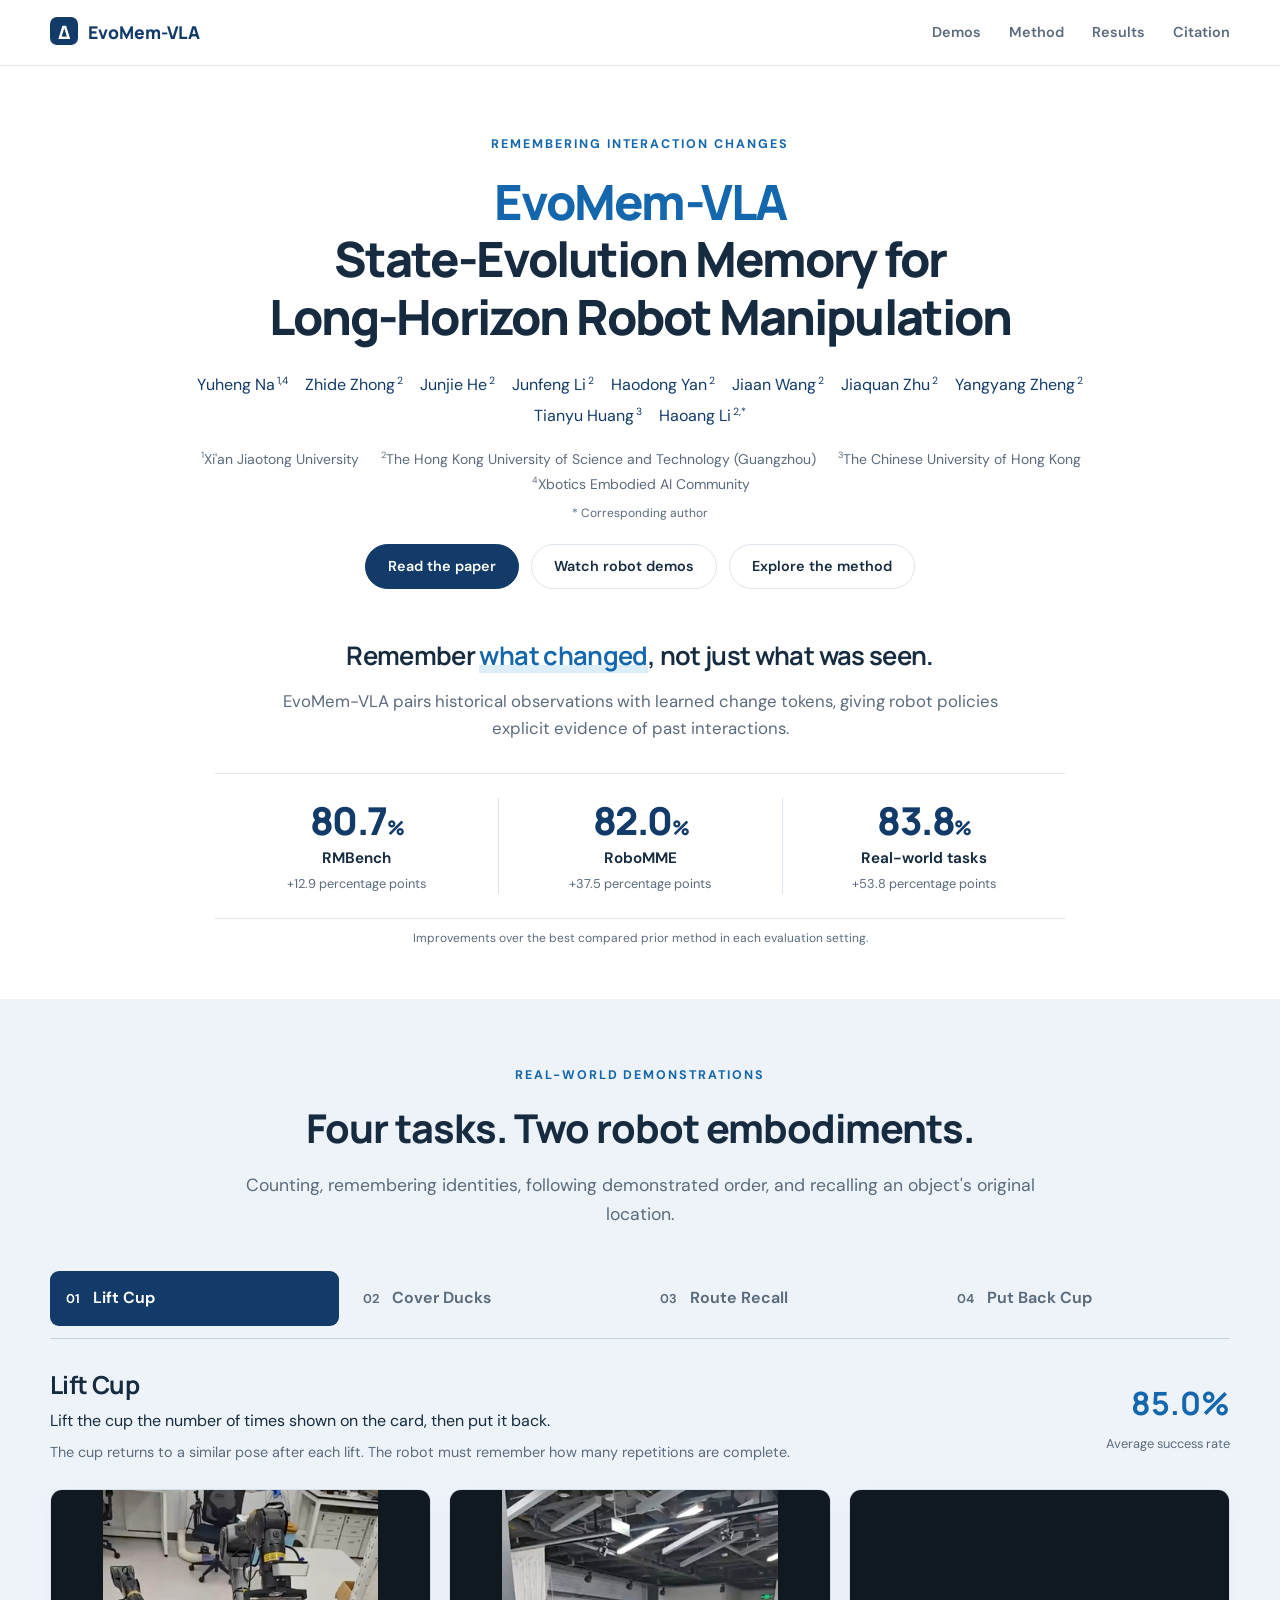
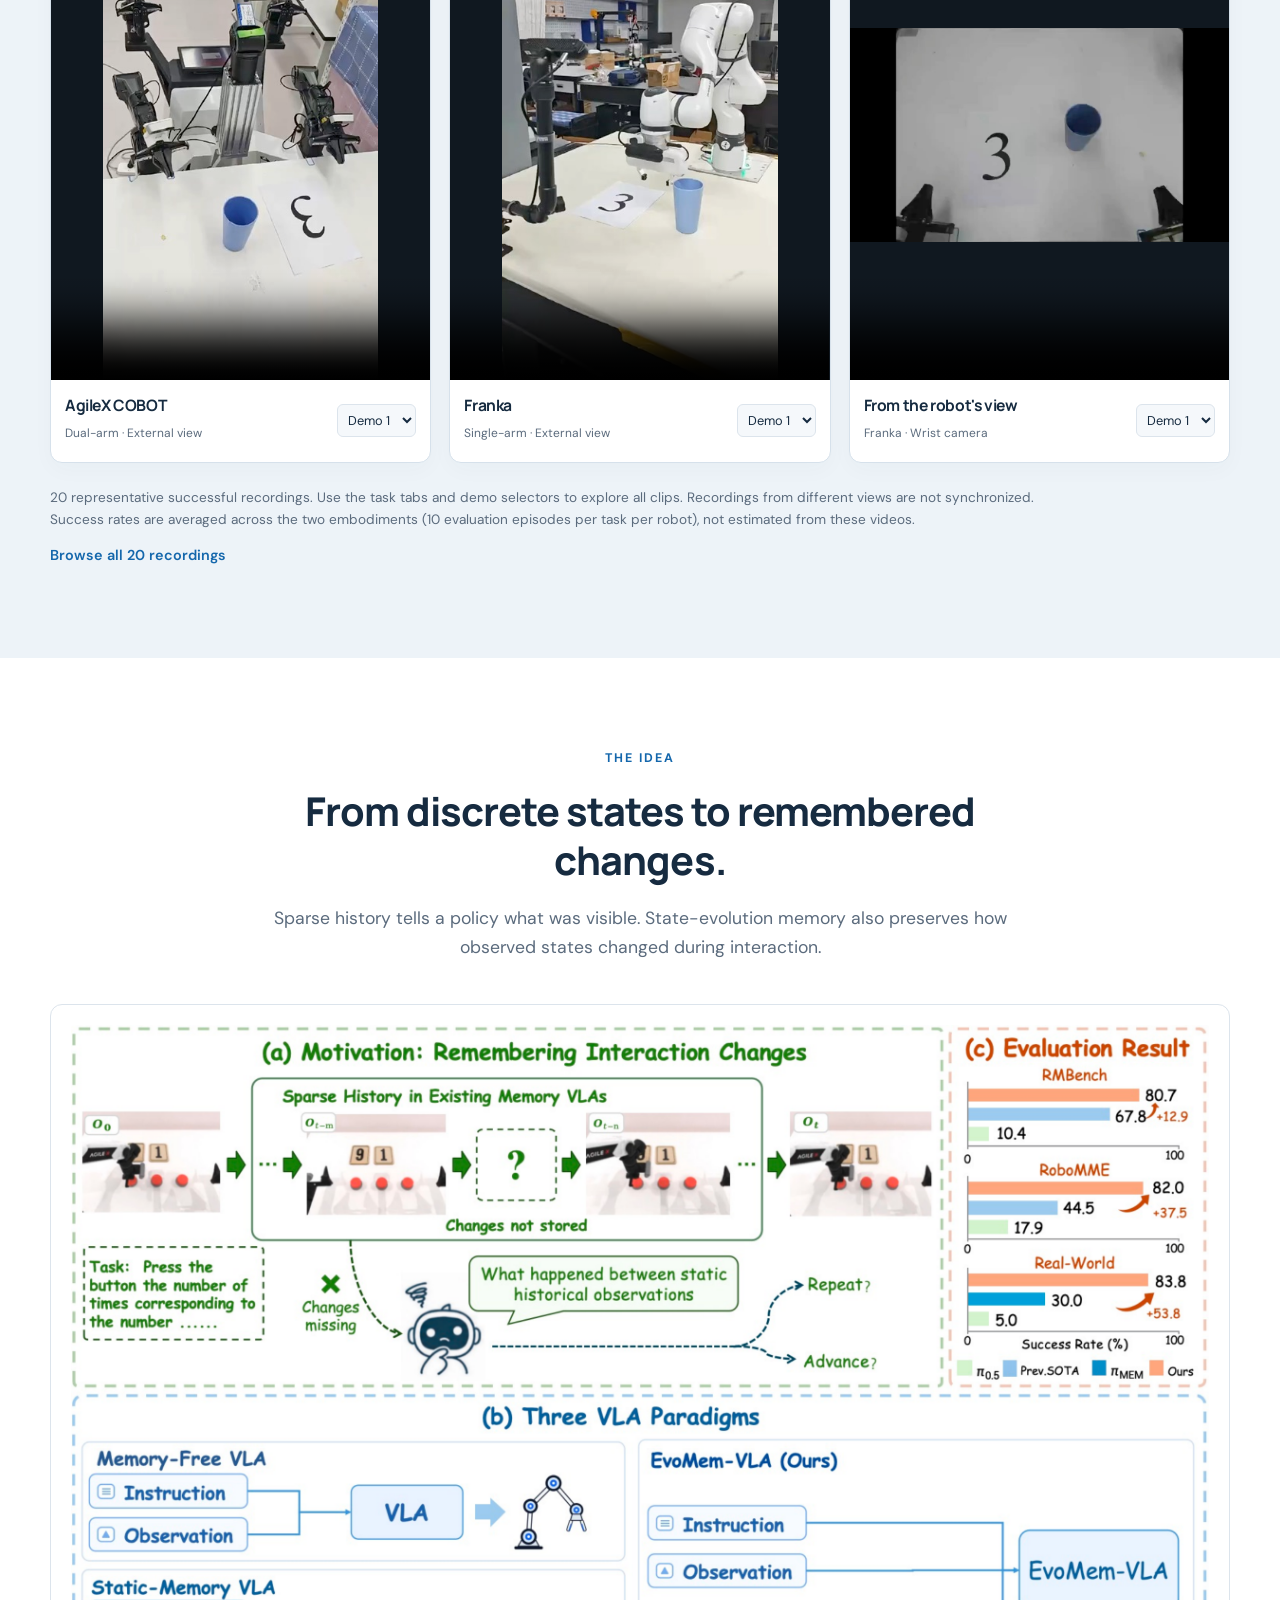
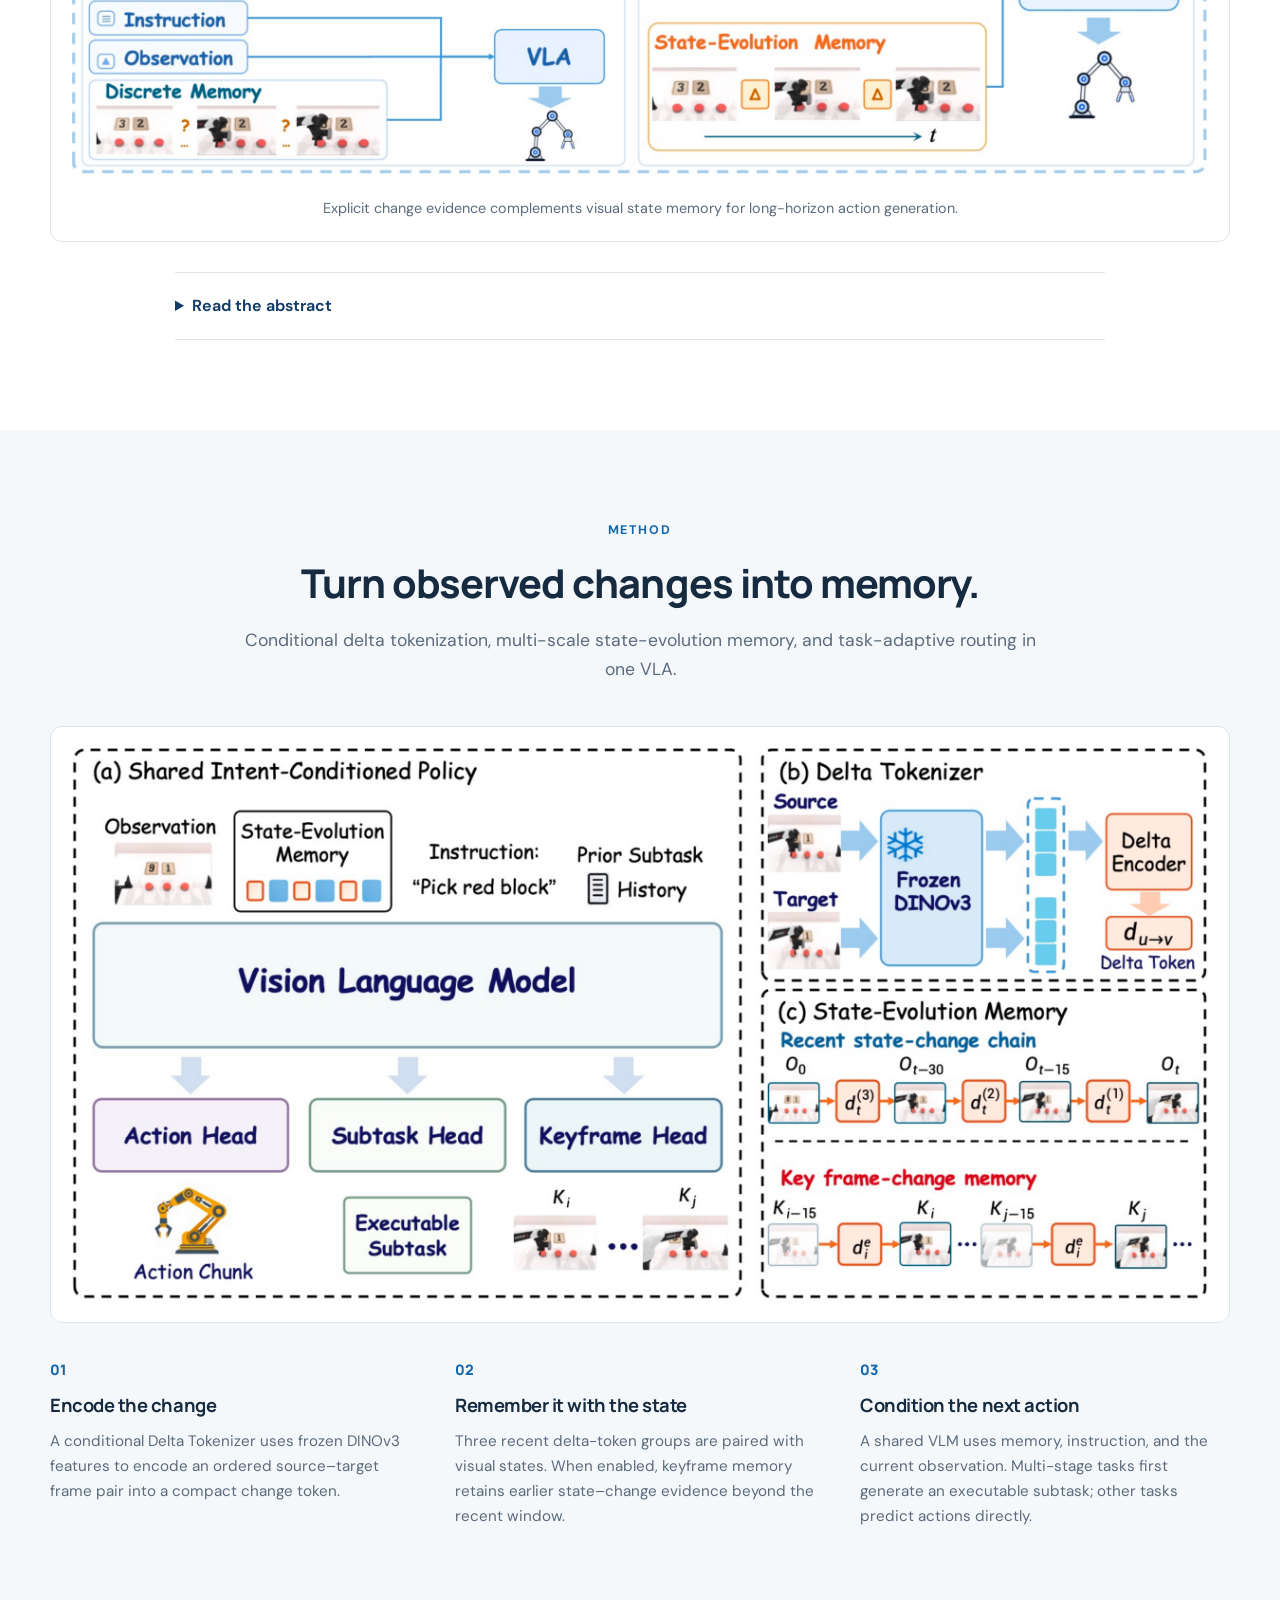
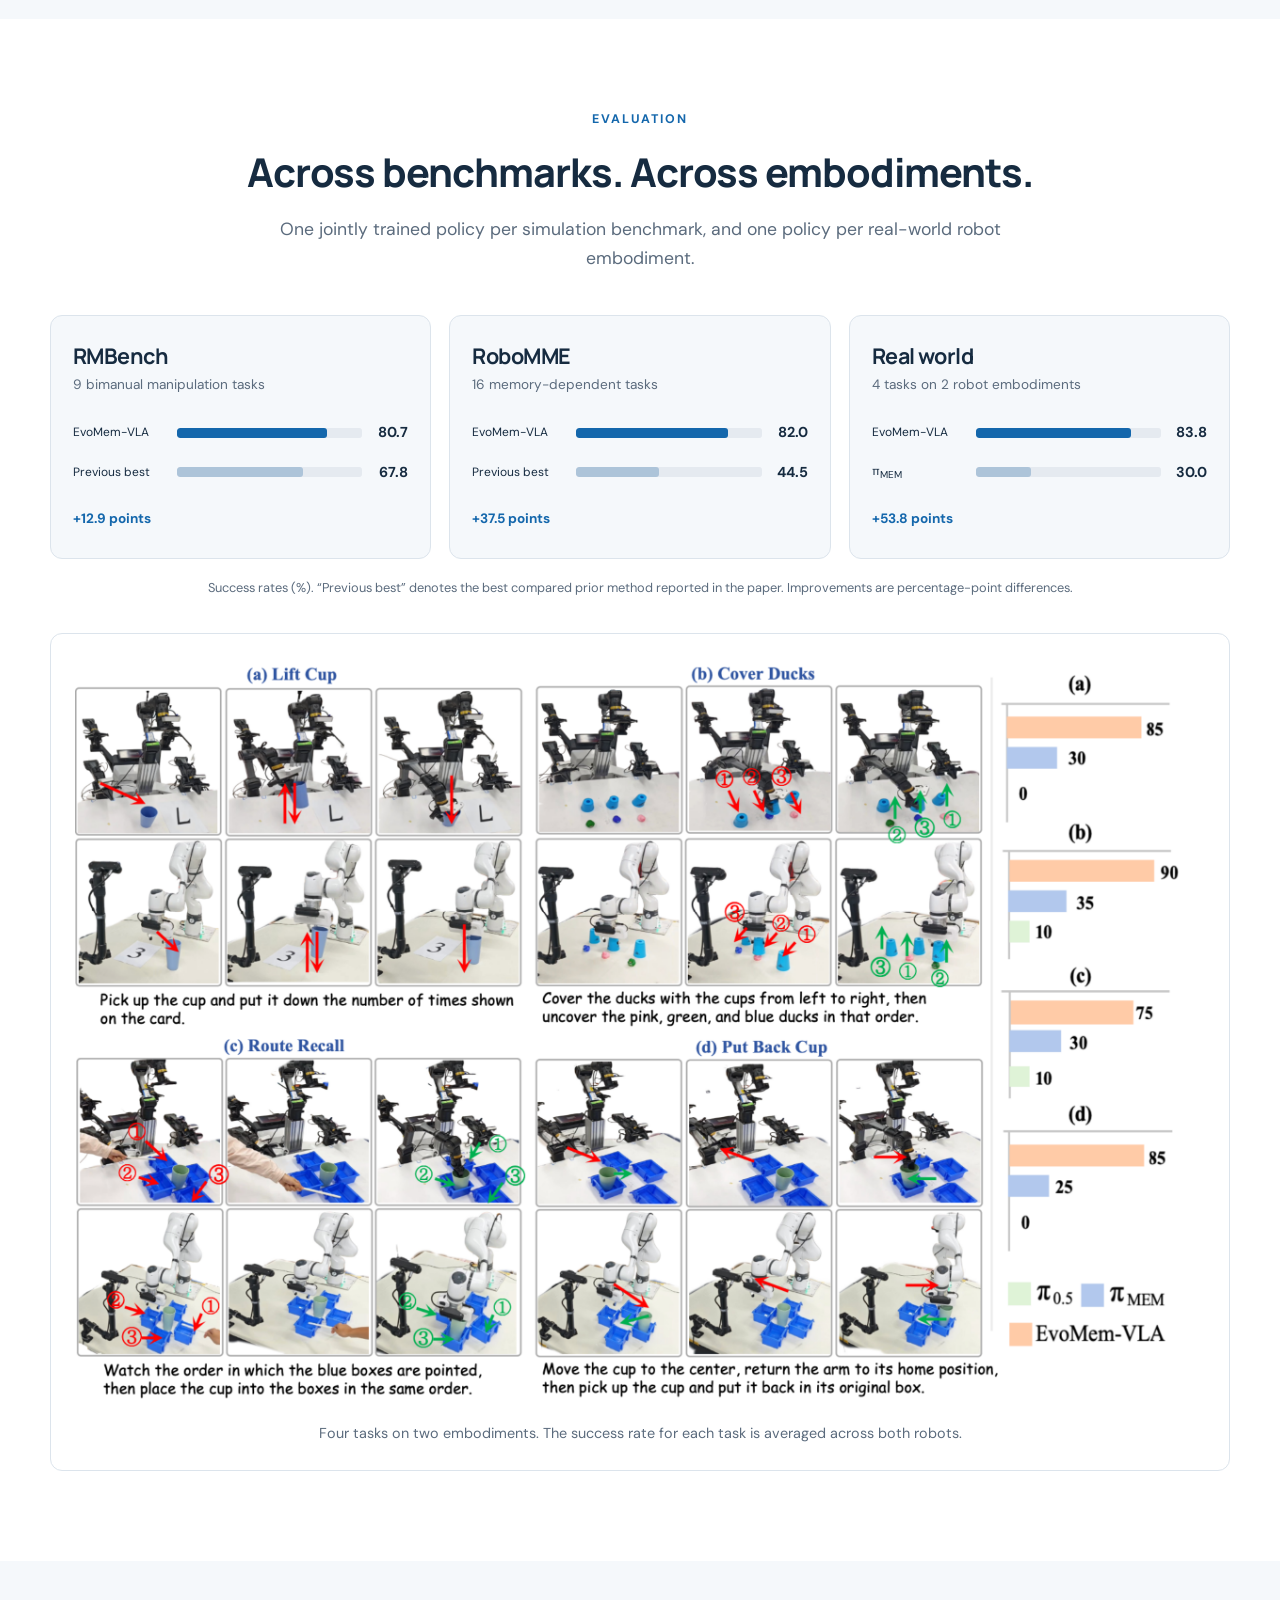
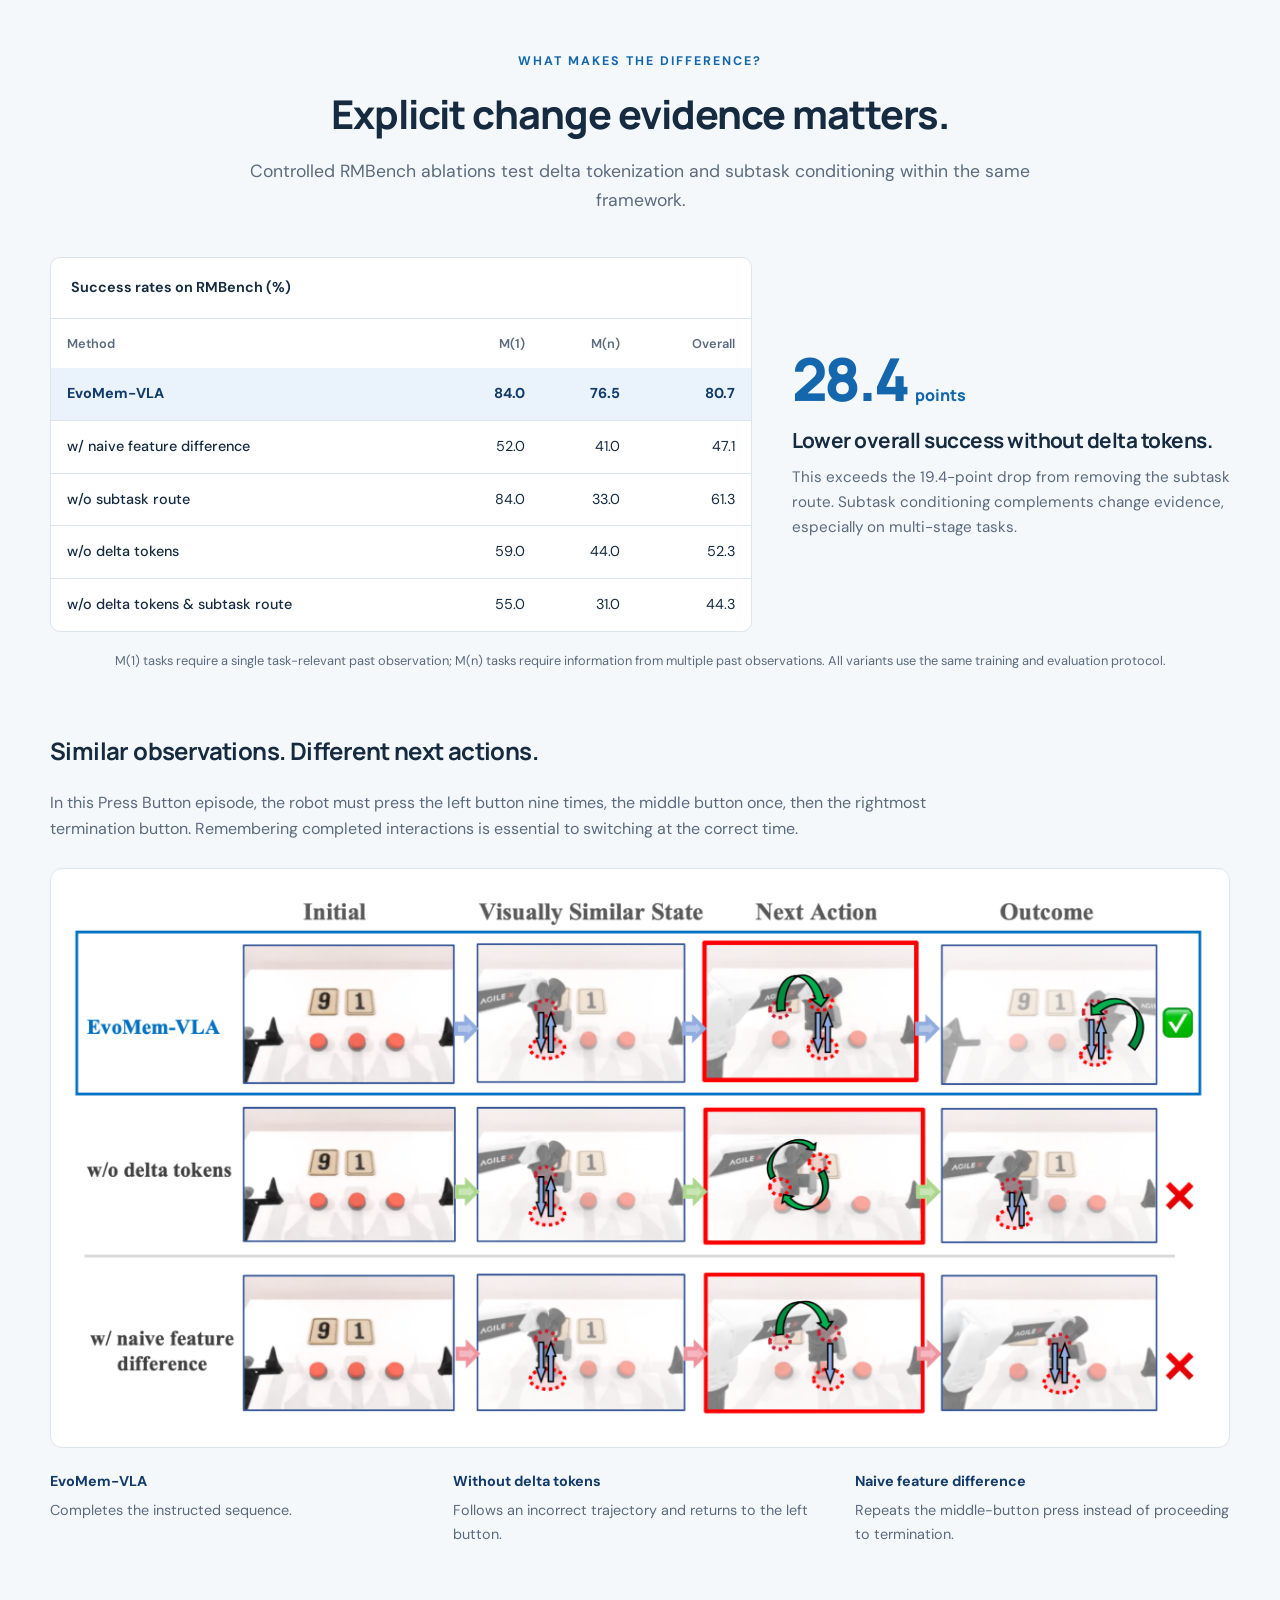
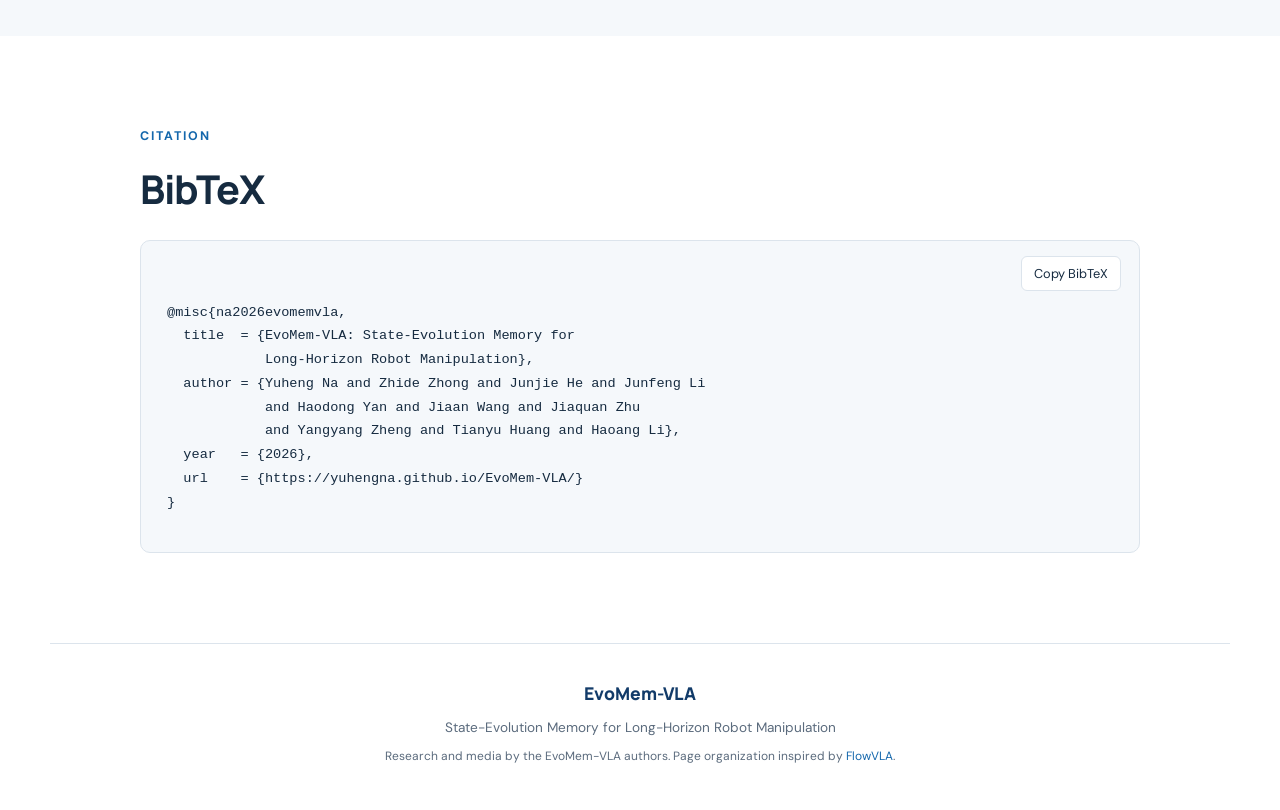
==== index.html @ 8e36cef2 "Build EvoMem-VLA project page with real-world demos" ====
<!doctype html>
<html lang="en">
<head>
  <meta charset="utf-8">
  <meta name="viewport" content="width=device-width, initial-scale=1">
  <meta name="description" content="EvoMem-VLA encodes and remembers observed interaction changes for long-horizon robot manipulation. Explore the method, results, and real-world demonstrations.">
  <meta name="theme-color" content="#123b69">
  <title>EvoMem-VLA · State-Evolution Memory for Robot Manipulation</title>
  <link rel="icon" type="image/svg+xml" href="data:image/svg+xml,%3Csvg xmlns='http://www.w3.org/2000/svg' viewBox='0 0 40 40'%3E%3Crect width='40' height='40' rx='10' fill='%23123b69'/%3E%3Cpath d='M20 8 33 31H7Z' fill='none' stroke='%23ffffff' stroke-width='3'/%3E%3C/svg%3E">
  <link rel="stylesheet" href="styles.css">
  <script defer src="app.js"></script>
</head>
<body>
<a class="skip-link" href="#main">Skip to content</a>
<header class="site-header">
  <nav class="nav wrap" aria-label="Main navigation">
    <a class="wordmark" href="#top"><span class="delta-mark" aria-hidden="true">Δ</span> EvoMem-VLA</a>
    <div class="nav-links"><a href="#demos">Demos</a><a href="#method">Method</a><a href="#results">Results</a><a href="#citation">Citation</a></div>
  </nav>
</header>
<main id="main">
  <section class="hero wrap" id="top">
    <p class="eyebrow">Remembering interaction changes</p>
    <h1><span>EvoMem-VLA</span><br>State-Evolution Memory for<br class="desktop-break"> Long-Horizon Robot Manipulation</h1>
    <div class="authors" aria-label="Authors">
      <span>Yuheng Na<sup>1,4</sup></span><span>Zhide Zhong<sup>2</sup></span><span>Junjie He<sup>2</sup></span><span>Junfeng Li<sup>2</sup></span><span>Haodong Yan<sup>2</sup></span><span>Jiaan Wang<sup>2</sup></span><span>Jiaquan Zhu<sup>2</sup></span><span>Yangyang Zheng<sup>2</sup></span><span>Tianyu Huang<sup>3</sup></span><span>Haoang Li<sup>2,*</sup></span>
    </div>
    <div class="affiliations"><span><sup>1</sup>Xi'an Jiaotong University</span><span><sup>2</sup>The Hong Kong University of Science and Technology (Guangzhou)</span><span><sup>3</sup>The Chinese University of Hong Kong</span><span><sup>4</sup>Xbotics Embodied AI Community</span></div>
    <p class="corresponding">* Corresponding author</p>
    <div class="hero-links"><a class="button primary" href="assets/EvoMem-VLA.pdf" target="_blank" rel="noopener">Read the paper</a><a class="button" href="#demos">Watch robot demos</a><a class="button" href="#method">Explore the method</a></div>
    <p class="hero-insight">Remember <em>what changed</em>, not just what was seen.</p>
    <p class="hero-description">EvoMem-VLA pairs historical observations with learned change tokens, giving robot policies explicit evidence of past interactions.</p>
    <div class="hero-metrics" aria-label="Overall success rates">
      <div><strong>80.7<span>%</span></strong><span>RMBench</span><small>+12.9 percentage points</small></div>
      <div><strong>82.0<span>%</span></strong><span>RoboMME</span><small>+37.5 percentage points</small></div>
      <div><strong>83.8<span>%</span></strong><span>Real-world tasks</span><small>+53.8 percentage points</small></div>
    </div>
    <p class="metric-note">Improvements over the best compared prior method in each evaluation setting.</p>
  </section>

  <section id="demos" class="section demos-section">
    <div class="wrap">
      <div class="section-heading"><p class="eyebrow">Real-world demonstrations</p><h2>Four tasks. Two robot embodiments.</h2><p>Counting, remembering identities, following demonstrated order, and recalling an object's original location.</p></div>
      <div class="task-tabs" role="tablist" aria-label="Choose a manipulation task">
        <button role="tab" id="tab-lift" aria-controls="demo-panel" aria-selected="true" data-task="lift">01 <span>Lift Cup</span></button>
        <button role="tab" id="tab-ducks" aria-controls="demo-panel" aria-selected="false" tabindex="-1" data-task="ducks">02 <span>Cover Ducks</span></button>
        <button role="tab" id="tab-route" aria-controls="demo-panel" aria-selected="false" tabindex="-1" data-task="route">03 <span>Route Recall</span></button>
        <button role="tab" id="tab-return" aria-controls="demo-panel" aria-selected="false" tabindex="-1" data-task="return">04 <span>Put Back Cup</span></button>
      </div>
      <div id="demo-panel" role="tabpanel" aria-labelledby="tab-lift" tabindex="0">
        <div class="task-description"><div><h3 id="task-title">Lift Cup</h3><p id="task-instruction">Lift the cup the number of times shown on the card, then put it back.</p><p class="memory-note" id="task-memory">The cup returns to a similar pose after each lift. The robot must remember how many repetitions are complete.</p></div><div class="task-result"><strong id="task-sr">85.0%</strong><span>Average success rate</span></div></div>
        <div class="video-grid">
          <article class="video-card"><video id="video-agilex" controls playsinline preload="none" poster="assets/videos/01_lift_cup/agilex_external_demo_01.jpg" src="assets/videos/01_lift_cup/agilex_external_demo_01.mp4" aria-label="Lift Cup on AgileX COBOT, external view"></video><div class="video-meta"><div><h4>AgileX COBOT</h4><span>Dual-arm · External view</span></div><label><span class="sr-only">Choose AgileX demonstration</span><select id="select-agilex"><option value="0">Demo 1</option><option value="1">Demo 2</option></select></label></div></article>
          <article class="video-card"><video id="video-franka" controls playsinline preload="none" poster="assets/videos/01_lift_cup/franka_external_demo_01.jpg" src="assets/videos/01_lift_cup/franka_external_demo_01.mp4" aria-label="Lift Cup on Franka, external view"></video><div class="video-meta"><div><h4>Franka</h4><span>Single-arm · External view</span></div><label><span class="sr-only">Choose Franka demonstration</span><select id="select-franka"><option value="0">Demo 1</option><option value="1">Demo 2</option></select></label></div></article>
          <article class="video-card"><video id="video-wrist" controls playsinline preload="none" poster="assets/videos/01_lift_cup/franka_wrist_demo_01.jpg" src="assets/videos/01_lift_cup/franka_wrist_demo_01.mp4" aria-label="Lift Cup on Franka, wrist-camera view"></video><div class="video-meta"><div><h4>From the robot's view</h4><span>Franka · Wrist camera</span></div><label><span class="sr-only">Choose wrist-camera demonstration</span><select id="select-wrist"><option value="0">Demo 1</option><option value="1">Demo 2</option></select></label></div></article>
        </div>
      </div>
      <p class="demo-note">20 representative successful recordings. Use the task tabs and demo selectors to explore all clips. Recordings from different views are not synchronized. Success rates are averaged across the two embodiments (10 evaluation episodes per task per robot), not estimated from these videos.</p>
      <noscript><p>Enable JavaScript to switch tasks, or <a href="video-index.html">browse all 20 demo videos</a>.</p></noscript>
      <a class="text-link" href="video-index.html">Browse all 20 recordings</a>
    </div>
  </section>

  <section class="section wrap" id="overview">
    <div class="section-heading"><p class="eyebrow">The idea</p><h2>From discrete states to remembered changes.</h2><p>Sparse history tells a policy what was visible. State-evolution memory also preserves how observed states changed during interaction.</p></div>
    <figure class="paper-figure"><a href="assets/images/overview.png" target="_blank" rel="noopener" aria-label="Open overview figure at full size"><img src="assets/images/overview.png" width="2000" height="1321" loading="lazy" alt="EvoMem-VLA overview: sparse historical observations can leave interaction changes unrecorded; state-evolution memory pairs observed changes with historical states."></a><figcaption>Explicit change evidence complements visual state memory for long-horizon action generation.</figcaption></figure>
    <details class="abstract"><summary>Read the abstract</summary><p id="abstract-text">Most vision-language-action (VLA) models rely on current observations and lose task-relevant evidence once it leaves view, limiting performance on long-horizon, memory-dependent tasks. Existing efforts incorporate compressed historical features or sparse visual keyframes. However, isolated snapshots can leave the policy uncertain about what changed during past interactions and which action should follow. To overcome this limitation, we propose EvoMem-VLA, which constructs state-evolution memory by explicitly encoding and retaining observed changes between historical states. These change representations preserve evidence of interaction outcomes, allowing the policy to track task progress beyond isolated snapshots. Specifically, we introduce conditional delta tokenization to encode ordered frame pairs into directional, source-conditioned delta tokens, each associated with its corresponding state evidence. A shared VLM backbone supports task-adaptive routing: normal long-horizon tasks follow a direct action route, whereas multi-stage tasks use a subtask route that generates an executable subtask as an additional input for action generation. With a single jointly trained policy for each simulation benchmark, EvoMem-VLA achieves success rates of 80.7% on RMBench, 82.0% on RoboMME and 83.8% across four real-world tasks spanning two robot embodiments. These results represent substantial improvements over the previous state of the art in all three evaluation settings.</p></details>
  </section>

  <section class="section soft-section" id="method"><div class="wrap">
    <div class="section-heading"><p class="eyebrow">Method</p><h2>Turn observed changes into memory.</h2><p>Conditional delta tokenization, multi-scale state-evolution memory, and task-adaptive routing in one VLA.</p></div>
    <figure class="paper-figure"><a href="assets/images/architecture.png" target="_blank" rel="noopener" aria-label="Open architecture figure at full size"><img src="assets/images/architecture.png" width="2000" height="974" loading="lazy" alt="Architecture with a shared VLM, action, subtask, and keyframe heads; frozen DINOv3 and a Delta Encoder encode ordered frame pairs; tokens are organized with recent states and keyframes."></a></figure>
    <div class="method-steps">
      <article><span class="step-number">01</span><h3>Encode the change</h3><p>A conditional Delta Tokenizer uses frozen DINOv3 features to encode an ordered source–target frame pair into a compact change token.</p></article>
      <article><span class="step-number">02</span><h3>Remember it with the state</h3><p>Three recent delta-token groups are paired with visual states. When enabled, keyframe memory retains earlier state–change evidence beyond the recent window.</p></article>
      <article><span class="step-number">03</span><h3>Condition the next action</h3><p>A shared VLM uses memory, instruction, and the current observation. Multi-stage tasks first generate an executable subtask; other tasks predict actions directly.</p></article>
    </div>
  </div></section>

  <section class="section wrap" id="results">
    <div class="section-heading"><p class="eyebrow">Evaluation</p><h2>Across benchmarks. Across embodiments.</h2><p>One jointly trained policy per simulation benchmark, and one policy per real-world robot embodiment.</p></div>
    <div class="benchmark-grid">
      <article class="benchmark"><h3>RMBench</h3><p>9 bimanual manipulation tasks</p><div class="bar-row"><span>EvoMem-VLA</span><div class="bar-track"><div class="bar ours" style="--score:80.7%"></div></div><strong>80.7</strong></div><div class="bar-row"><span>Previous best</span><div class="bar-track"><div class="bar prior" style="--score:67.8%"></div></div><strong>67.8</strong></div><span class="gain">+12.9 points</span></article>
      <article class="benchmark"><h3>RoboMME</h3><p>16 memory-dependent tasks</p><div class="bar-row"><span>EvoMem-VLA</span><div class="bar-track"><div class="bar ours" style="--score:82%"></div></div><strong>82.0</strong></div><div class="bar-row"><span>Previous best</span><div class="bar-track"><div class="bar prior" style="--score:44.5%"></div></div><strong>44.5</strong></div><span class="gain">+37.5 points</span></article>
      <article class="benchmark"><h3>Real world</h3><p>4 tasks on 2 robot embodiments</p><div class="bar-row"><span>EvoMem-VLA</span><div class="bar-track"><div class="bar ours" style="--score:83.8%"></div></div><strong>83.8</strong></div><div class="bar-row"><span>π<sub>MEM</sub></span><div class="bar-track"><div class="bar prior" style="--score:30%"></div></div><strong>30.0</strong></div><span class="gain">+53.8 points</span></article>
    </div>
    <p class="chart-note">Success rates (%). “Previous best” denotes the best compared prior method reported in the paper. Improvements are percentage-point differences.</p>
    <figure class="paper-figure results-figure"><a href="assets/images/real-world.png" target="_blank" rel="noopener" aria-label="Open real-world tasks and results figure at full size"><img src="assets/images/real-world.png" width="2000" height="1316" loading="lazy" alt="Lift Cup, Cover Ducks, Route Recall and Put Back Cup on Franka and AgileX COBOT, with per-task success rates 85.0, 90.0, 75.0 and 85.0 percent."></a><figcaption>Four tasks on two embodiments. The success rate for each task is averaged across both robots.</figcaption></figure>
  </section>

  <section class="section soft-section" id="ablations"><div class="wrap">
    <div class="section-heading"><p class="eyebrow">What makes the difference?</p><h2>Explicit change evidence matters.</h2><p>Controlled RMBench ablations test delta tokenization and subtask conditioning within the same framework.</p></div>
    <div class="ablation-layout"><div class="table-scroll"><table><caption>Success rates on RMBench (%)</caption><thead><tr><th scope="col">Method</th><th scope="col">M(1)</th><th scope="col">M(n)</th><th scope="col">Overall</th></tr></thead><tbody><tr class="full-model"><th scope="row">EvoMem-VLA</th><td>84.0</td><td>76.5</td><td>80.7</td></tr><tr><th scope="row">w/ naive feature difference</th><td>52.0</td><td>41.0</td><td>47.1</td></tr><tr><th scope="row">w/o subtask route</th><td>84.0</td><td>33.0</td><td>61.3</td></tr><tr><th scope="row">w/o delta tokens</th><td>59.0</td><td>44.0</td><td>52.3</td></tr><tr><th scope="row">w/o delta tokens &amp; subtask route</th><td>55.0</td><td>31.0</td><td>44.3</td></tr></tbody></table></div><aside class="ablation-insight"><strong>28.4<span>points</span></strong><h3>Lower overall success without delta tokens.</h3><p>This exceeds the 19.4-point drop from removing the subtask route. Subtask conditioning complements change evidence, especially on multi-stage tasks.</p></aside></div>
    <p class="chart-note">M(1) tasks require a single task-relevant past observation; M(n) tasks require information from multiple past observations. All variants use the same training and evaluation protocol.</p>
    <div class="trajectory-intro"><h3>Similar observations. Different next actions.</h3><p>In this Press Button episode, the robot must press the left button nine times, the middle button once, then the rightmost termination button. Remembering completed interactions is essential to switching at the correct time.</p></div>
    <figure class="paper-figure"><a href="assets/images/trajectories.png" target="_blank" rel="noopener" aria-label="Open trajectory comparison at full size"><img src="assets/images/trajectories.png" width="2000" height="945" loading="lazy" alt="EvoMem-VLA completes the required button sequence; without delta tokens the trajectory returns to the left button, while naive feature differences lead to repeated middle-button presses."></a></figure>
    <div class="trajectory-captions"><p><strong>EvoMem-VLA</strong>Completes the instructed sequence.</p><p><strong>Without delta tokens</strong>Follows an incorrect trajectory and returns to the left button.</p><p><strong>Naive feature difference</strong>Repeats the middle-button press instead of proceeding to termination.</p></div>
  </div></section>

  <section class="section wrap citation-section" id="citation"><div class="section-heading"><p class="eyebrow">Citation</p><h2>BibTeX</h2></div><div class="citation-box"><button id="copy-citation" class="copy-button" type="button">Copy BibTeX</button><pre><code id="bibtex">@misc{na2026evomemvla,
  title  = {EvoMem-VLA: State-Evolution Memory for
            Long-Horizon Robot Manipulation},
  author = {Yuheng Na and Zhide Zhong and Junjie He and Junfeng Li
            and Haodong Yan and Jiaan Wang and Jiaquan Zhu
            and Yangyang Zheng and Tianyu Huang and Haoang Li},
  year   = {2026},
  url    = {https://yuhengna.github.io/EvoMem-VLA/}
}</code></pre><p id="copy-status" role="status" aria-live="polite"></p></div></section>
</main>
<footer class="footer wrap"><a class="wordmark" href="#top">EvoMem-VLA</a><p>State-Evolution Memory for Long-Horizon Robot Manipulation</p><p class="footer-note">Research and media by the EvoMem-VLA authors. Page organization inspired by <a href="https://irpn-lab.github.io/FlowVLA/" target="_blank" rel="noopener">FlowVLA</a>.</p></footer>
</body>
</html>
---- styles.css ----
@import url('https://fonts.googleapis.com/css2?family=DM+Sans:wght@400;450;500;550;600;650;700&family=Manrope:wght@400;500;600;650;700;750;800&display=swap');
:root{--ink:#162b40;--muted:#5b6b7d;--blue:#1467ac;--navy:#123b69;--accent:#ee854e;--line:#dce4ec;--soft:#f5f8fb;--white:#fff;font-family:'DM Sans',system-ui,sans-serif;color:var(--ink);font-synthesis:none;scroll-behavior:smooth;scroll-padding-top:90px}
*{box-sizing:border-box}body{margin:0;line-height:1.65;background:#fff}a{color:var(--blue);text-decoration:none}a:hover{text-decoration:underline}button,select{font:inherit}button,a,select{touch-action:manipulation}button{cursor:pointer}img{max-width:100%;height:auto;display:block}figure{margin:0}h1,h2,h3,h4,p{margin-top:0}h1,h2,h3,h4{font-family:'Manrope',system-ui,sans-serif;line-height:1.25;letter-spacing:-.025em}h2{font-size:clamp(1.8rem,3.1vw,2.65rem);font-weight:750;margin-bottom:18px}h3{font-size:1.25rem}sup{font-size:.65em;margin-left:2px}strong{font-weight:700}.wrap{width:min(1180px,calc(100% - 64px));margin-inline:auto}.section{padding:90px 0}.soft-section{background:var(--soft)}.section-heading{max-width:810px;text-align:center;margin:0 auto 42px}.section-heading>p:last-child{font-size:1.1rem;color:var(--muted);margin-bottom:0}.eyebrow{text-transform:uppercase;letter-spacing:.16em;font-weight:700;font-size:.78rem;color:var(--blue);margin:0 0 18px}.site-header{position:sticky;top:0;z-index:10;background:rgba(255,255,255,.96);border-bottom:1px solid var(--line);backdrop-filter:blur(12px)}.nav{display:flex;justify-content:space-between;gap:24px;align-items:center;min-height:65px}.wordmark{font-family:Manrope,sans-serif;font-weight:800;color:var(--navy);font-size:1.1rem;white-space:nowrap}.delta-mark{display:inline-grid;place-items:center;background:var(--navy);color:white;width:28px;height:28px;border-radius:7px;font-size:1.15rem;margin-right:6px}.nav-links{display:flex;gap:28px;font-size:.9rem;font-weight:600}.nav-links a{color:var(--muted)}.nav-links a:hover{color:var(--blue)}.hero{text-align:center;padding:68px 0 50px}.hero h1{font-size:clamp(2rem,3.8vw,3.2rem);font-weight:800;line-height:1.19;max-width:1100px;margin:0 auto 26px;letter-spacing:-.04em}.hero h1>span{color:var(--blue)}.authors{max-width:960px;margin:auto;display:flex;flex-wrap:wrap;justify-content:center;gap:4px 17px;font-size:1rem;color:var(--navy)}.authors>span{white-space:nowrap}.affiliations{max-width:950px;margin:18px auto 0;font-size:.875rem;color:var(--muted);display:flex;flex-wrap:wrap;justify-content:center;gap:2px 20px}.corresponding{font-size:.75rem;color:var(--muted);margin:8px 0 20px}.hero-links{display:flex;justify-content:center;gap:12px;flex-wrap:wrap}.button{display:inline-flex;align-items:center;justify-content:center;min-height:43px;padding:10px 22px;border-radius:24px;border:1px solid var(--line);font-weight:600;color:var(--ink);background:white;font-size:.9rem}.button:hover{background:#edf4fa;text-decoration:none;border-color:#b2cde5}.primary{background:var(--navy);color:white;border-color:var(--navy)}.primary:hover{background:var(--blue);color:white}.hero-insight{font-family:Manrope,sans-serif;font-size:clamp(1.25rem,2vw,1.7rem);font-weight:650;margin:46px 0 10px;letter-spacing:-.025em}.hero-insight em{font-style:normal;color:var(--blue);box-shadow:inset 0 -8px #dceefa}.hero-description{max-width:760px;margin:0 auto 30px;color:var(--muted);font-size:1.05rem}.hero-metrics{display:grid;grid-template-columns:repeat(3,1fr);max-width:850px;margin:auto;padding:24px 0;border-block:1px solid var(--line)}.hero-metrics>div{display:flex;flex-direction:column;gap:2px}.hero-metrics>div+div{border-left:1px solid var(--line)}.hero-metrics strong{color:var(--navy);font-family:Manrope,sans-serif;font-size:2.4rem;line-height:1.2;font-weight:800;letter-spacing:-.04em}.hero-metrics strong span{font-size:1.25rem}.hero-metrics>div>span{font-size:.95rem;font-weight:650}.hero-metrics small{font-size:.8rem;color:var(--muted)}.metric-note{font-size:.75rem;color:var(--muted);margin:10px 0 0}.demos-section{background:#edf3f8;padding-top:66px}.task-tabs{display:grid;grid-template-columns:repeat(4,1fr);gap:8px;border-bottom:1px solid #c6d3df;padding-bottom:12px}.task-tabs button{border:1px solid transparent;border-radius:9px;padding:13px 15px;text-align:left;background:transparent;color:var(--muted);font-size:.8rem;font-weight:650;display:flex;align-items:center;gap:13px}.task-tabs button span{font-size:1rem}.task-tabs button:hover{background:#e2ebf4}.task-tabs [aria-selected=true]{background:var(--navy);color:white}.task-tabs [aria-selected=true]:hover{background:var(--navy)}.task-description{display:flex;align-items:center;justify-content:space-between;gap:32px;margin:30px 0 24px}.task-description h3{margin:0 0 8px;font-size:1.55rem}.task-description p{margin:0;max-width:790px}.memory-note{color:var(--muted);font-size:.9rem;margin-top:7px!important}.task-result{text-align:right;min-width:175px}.task-result strong{font-size:2rem;font-family:Manrope,sans-serif;color:var(--blue);display:block}.task-result span{font-size:.8rem;color:var(--muted)}.video-grid{display:grid;grid-template-columns:repeat(3,minmax(0,1fr));gap:18px}.video-card{overflow:hidden;background:#fff;border:1px solid #d6e1eb;border-radius:12px;box-shadow:0 7px 22px #17385707}.video-card video{width:100%;aspect-ratio:4/3;object-fit:contain;background:#101820;display:block}.video-meta{display:flex;justify-content:space-between;gap:10px;align-items:center;padding:16px 14px}.video-meta h4{margin:0 0 4px;font-size:.98rem}.video-meta span{font-size:.75rem;color:var(--muted)}select{max-width:95px;background:#f5f8fb;color:var(--ink);border:1px solid var(--line);border-radius:6px;padding:6px;font-size:.8rem}select:disabled{opacity:.6}.demo-note{font-size:.85rem;color:var(--muted);max-width:1000px;margin:24px 0 10px}.text-link{font-weight:600;font-size:.9rem}.paper-figure{background:white;border:1px solid var(--line);border-radius:12px;padding:20px;overflow:hidden}.paper-figure a{display:block}.paper-figure img{width:100%;border-radius:3px}.paper-figure figcaption{text-align:center;color:var(--muted);font-size:.9rem;margin:20px 8px 0}.abstract{max-width:930px;margin:30px auto 0;border-block:1px solid var(--line)}summary{cursor:pointer;list-style-position:inside;font-weight:650;padding:20px 0;color:var(--navy)}.abstract p{font-size:1rem;color:var(--muted);line-height:1.8;text-align:left;margin-bottom:26px}.method-steps{display:grid;grid-template-columns:repeat(3,1fr);gap:35px;margin-top:35px}.step-number{color:var(--blue);font-family:Manrope,sans-serif;font-size:.9rem;font-weight:800;display:block;margin-bottom:12px}.method-steps h3{font-size:1.15rem;margin-bottom:12px}.method-steps p{color:var(--muted);font-size:.95rem;margin:0}.benchmark-grid{display:grid;grid-template-columns:repeat(3,1fr);gap:18px}.benchmark{padding:26px 22px;background:var(--soft);border:1px solid var(--line);border-radius:12px}.benchmark h3{font-size:1.35rem;margin:0 0 5px}.benchmark>p{font-size:.85rem;color:var(--muted);margin-bottom:24px}.bar-row{display:grid;grid-template-columns:95px 1fr 37px;gap:9px;align-items:center;margin:16px 0;font-size:.75rem}.bar-row>span{white-space:nowrap}.bar-row strong{text-align:right;font-size:.9rem}.bar-track{height:10px;background:#e5eaf0;border-radius:3px;overflow:hidden}.bar{height:100%;width:var(--score);border-radius:3px}.ours{background:var(--blue)}.prior{background:#adc4d9}.gain{font-size:.85rem;font-weight:700;color:var(--blue);display:inline-block;margin-top:8px}.chart-note{font-size:.8rem;color:var(--muted);text-align:center;margin:18px 0 35px}.results-figure{padding:24px}.ablation-layout{display:grid;grid-template-columns:1.6fr 1fr;gap:40px;align-items:center}.table-scroll{overflow-x:auto;border:1px solid var(--line);border-radius:10px;background:white}table{width:100%;border-collapse:collapse;font-size:.9rem;font-variant-numeric:tabular-nums}caption{text-align:left;padding:18px 20px;font-weight:650;border-bottom:1px solid var(--line)}th,td{padding:14px 16px;border-bottom:1px solid var(--line);white-space:nowrap;text-align:right}tr:last-child>*{border-bottom:0}th:first-child{text-align:left}tbody th{font-weight:500}thead th{font-size:.8rem;color:var(--muted);font-weight:600}.full-model{background:#eaf3fc;color:var(--navy)}.full-model>*{font-weight:750}.ablation-insight>strong{font-family:Manrope,sans-serif;font-weight:800;font-size:3.7rem;line-height:1;color:var(--blue);letter-spacing:-.055em}.ablation-insight>strong span{font-size:1rem;margin-left:8px;letter-spacing:0}.ablation-insight h3{font-size:1.3rem;margin:18px 0 12px}.ablation-insight p{font-size:.95rem;color:var(--muted);margin:0}.trajectory-intro{margin:65px 0 25px;max-width:940px}.trajectory-intro h3{font-size:1.5rem}.trajectory-intro p{color:var(--muted);margin:0}.trajectory-captions{display:grid;grid-template-columns:repeat(3,1fr);gap:28px;margin-top:22px}.trajectory-captions p{font-size:.9rem;color:var(--muted);margin:0}.trajectory-captions strong{display:block;color:var(--navy);margin-bottom:5px}.citation-section{max-width:1000px}.citation-section .section-heading{text-align:left;margin-left:0;margin-bottom:25px}.citation-box{position:relative;border:1px solid var(--line);border-radius:10px;background:var(--soft);padding:30px 26px 10px}.citation-box pre{overflow-x:auto;font-size:.85rem;line-height:1.75;margin:30px 0 10px}.copy-button{position:absolute;top:15px;right:18px;background:white;border:1px solid var(--line);border-radius:6px;padding:6px 12px;color:var(--ink);font-size:.8rem}.copy-button:hover{background:#e5edf5}#copy-status{font-size:.8rem;min-height:1.4em;margin:0;color:var(--blue)}.footer{padding:35px 0;border-top:1px solid var(--line);text-align:center}.footer>p{font-size:.85rem;color:var(--muted);margin:8px 0}.footer .footer-note{font-size:.75rem}a:focus-visible,button:focus-visible,summary:focus-visible,select:focus-visible,[tabindex]:focus-visible{outline:3px solid #e87838;outline-offset:4px}.sr-only{position:absolute;width:1px;height:1px;padding:0;margin:-1px;overflow:hidden;clip:rect(0,0,0,0);white-space:nowrap;border:0}.skip-link{position:fixed;top:-80px;left:20px;z-index:99;background:white;border:2px solid var(--blue);padding:10px}.skip-link:focus{top:10px}
.video-card video{aspect-ratio:3/4;max-height:490px}
@media(min-width:1400px){.hero{padding-top:76px}}
@media(max-width:1000px){.wrap{width:calc(100% - 40px)}.video-grid{gap:12px}.video-meta{align-items:flex-start;flex-direction:column}.benchmark-grid{gap:12px}.benchmark{padding:22px 15px}.bar-row{grid-template-columns:88px 1fr 35px;gap:7px}.ablation-layout{grid-template-columns:1fr}.ablation-insight{max-width:700px}.method-steps{gap:22px}.hero{padding-top:50px}}
@media(max-width:700px){.wrap{width:calc(100% - 32px)}.nav{min-height:61px;gap:14px;flex-wrap:wrap;justify-content:center;padding:12px 0}.nav-links{gap:23px;font-size:.8rem}.wordmark{font-size:1rem}.hero{padding:40px 0}.hero h1{font-size:2rem;line-height:1.2}.desktop-break{display:none}.authors{font-size:.875rem;gap:5px 12px}.affiliations{font-size:.8rem;gap:7px 10px}.hero-links{gap:9px}.button{padding:9px 16px;font-size:.8rem}.hero-insight{margin-top:34px;font-size:1.3rem}.hero-description{font-size:1rem}.hero-metrics{padding:19px 0}.hero-metrics strong{font-size:1.8rem}.hero-metrics strong span{font-size:.95rem}.hero-metrics>div>span{font-size:.8rem}.hero-metrics small{font-size:.75rem;max-width:95px;align-self:center}.metric-note{font-size:.75rem}.section{padding:58px 0}.section-heading{margin-bottom:28px}.section-heading>p:last-child{font-size:1rem}.eyebrow{font-size:.75rem;letter-spacing:.11em}.task-tabs{grid-template-columns:1fr 1fr;gap:7px}.task-tabs button{padding:12px 10px;gap:9px}.task-tabs button span{font-size:.9rem}.task-description{gap:16px;align-items:flex-start}.task-description h3{font-size:1.3rem}.task-description p{font-size:.9rem}.task-result{min-width:90px}.task-result strong{font-size:1.4rem}.task-result span{display:block;max-width:100px;font-size:.75rem}.video-grid{grid-template-columns:1fr}.video-meta{flex-direction:row;padding:16px}.video-meta h4{font-size:1rem}.video-card video{max-height:400px}.paper-figure{padding:8px;border-radius:8px}.paper-figure figcaption{font-size:.8rem;margin:12px 5px 5px}.method-steps{grid-template-columns:1fr;gap:25px}.method-steps article{border-bottom:1px solid var(--line);padding-bottom:20px}.method-steps article:last-child{border:0}.benchmark-grid{grid-template-columns:1fr}.benchmark{padding:23px}.benchmark>p{margin-bottom:20px}.bar-row{grid-template-columns:100px 1fr 45px;font-size:.8rem}.trajectory-captions{grid-template-columns:1fr;gap:16px}.ablation-layout{gap:28px}th,td{padding:12px;font-size:.8rem}.trajectory-intro{margin-top:45px}.citation-box{padding:25px 16px 10px}.citation-box pre{font-size:.75rem}.footer-note{line-height:1.8}.demo-note{font-size:.8rem}}
@media(prefers-reduced-motion:reduce){:root{scroll-behavior:auto}}
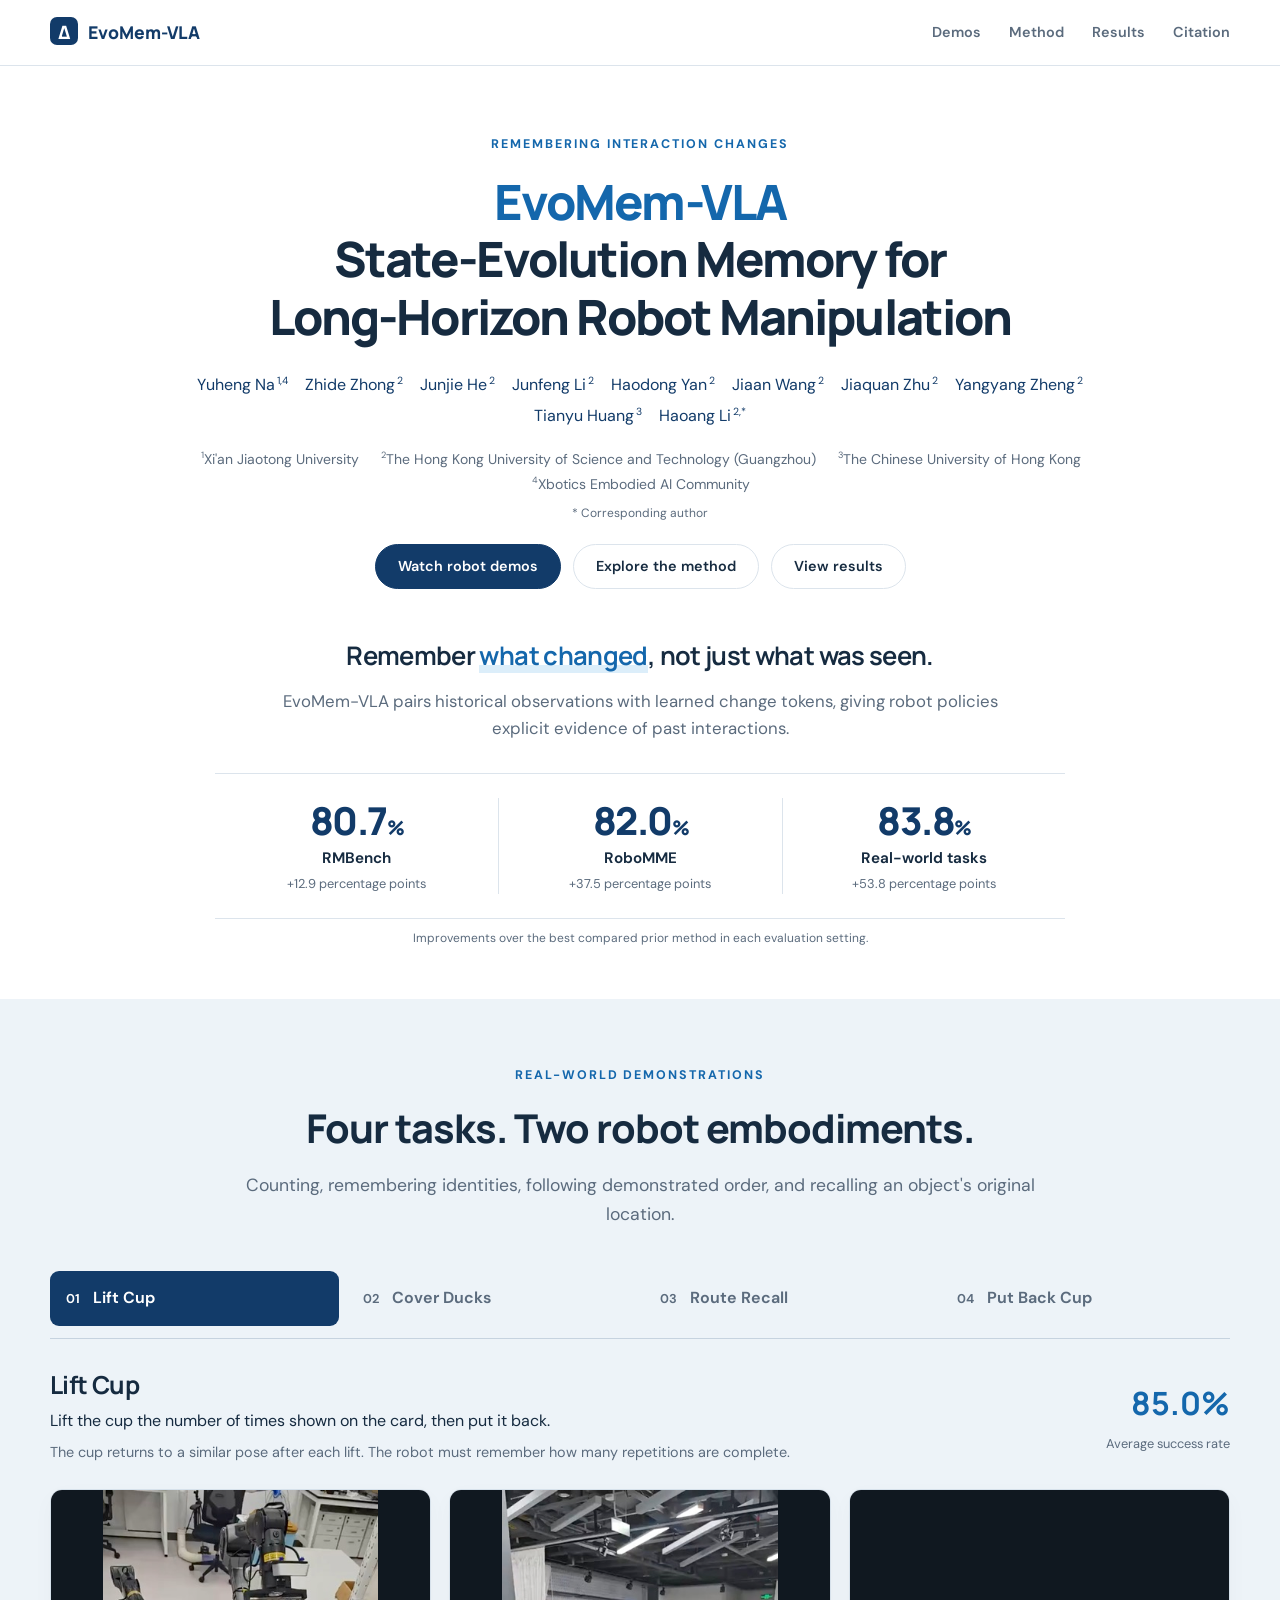
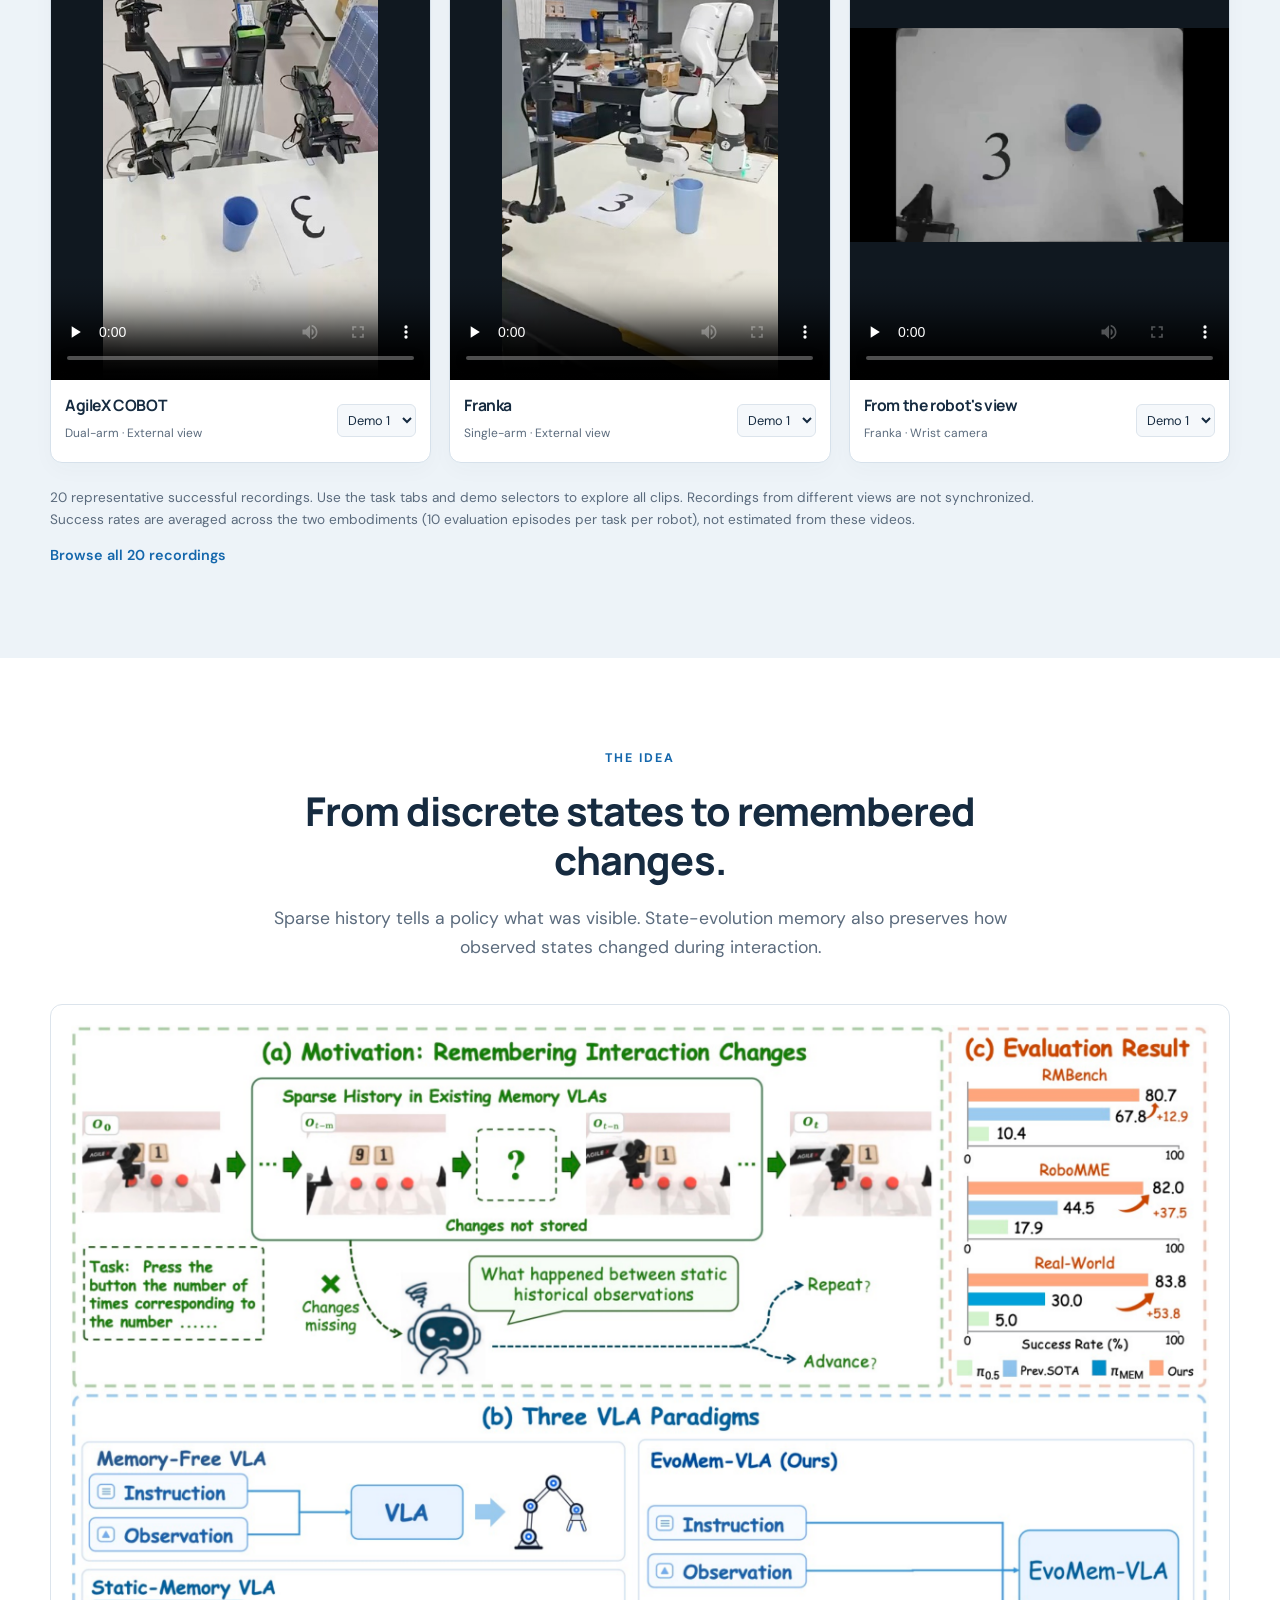
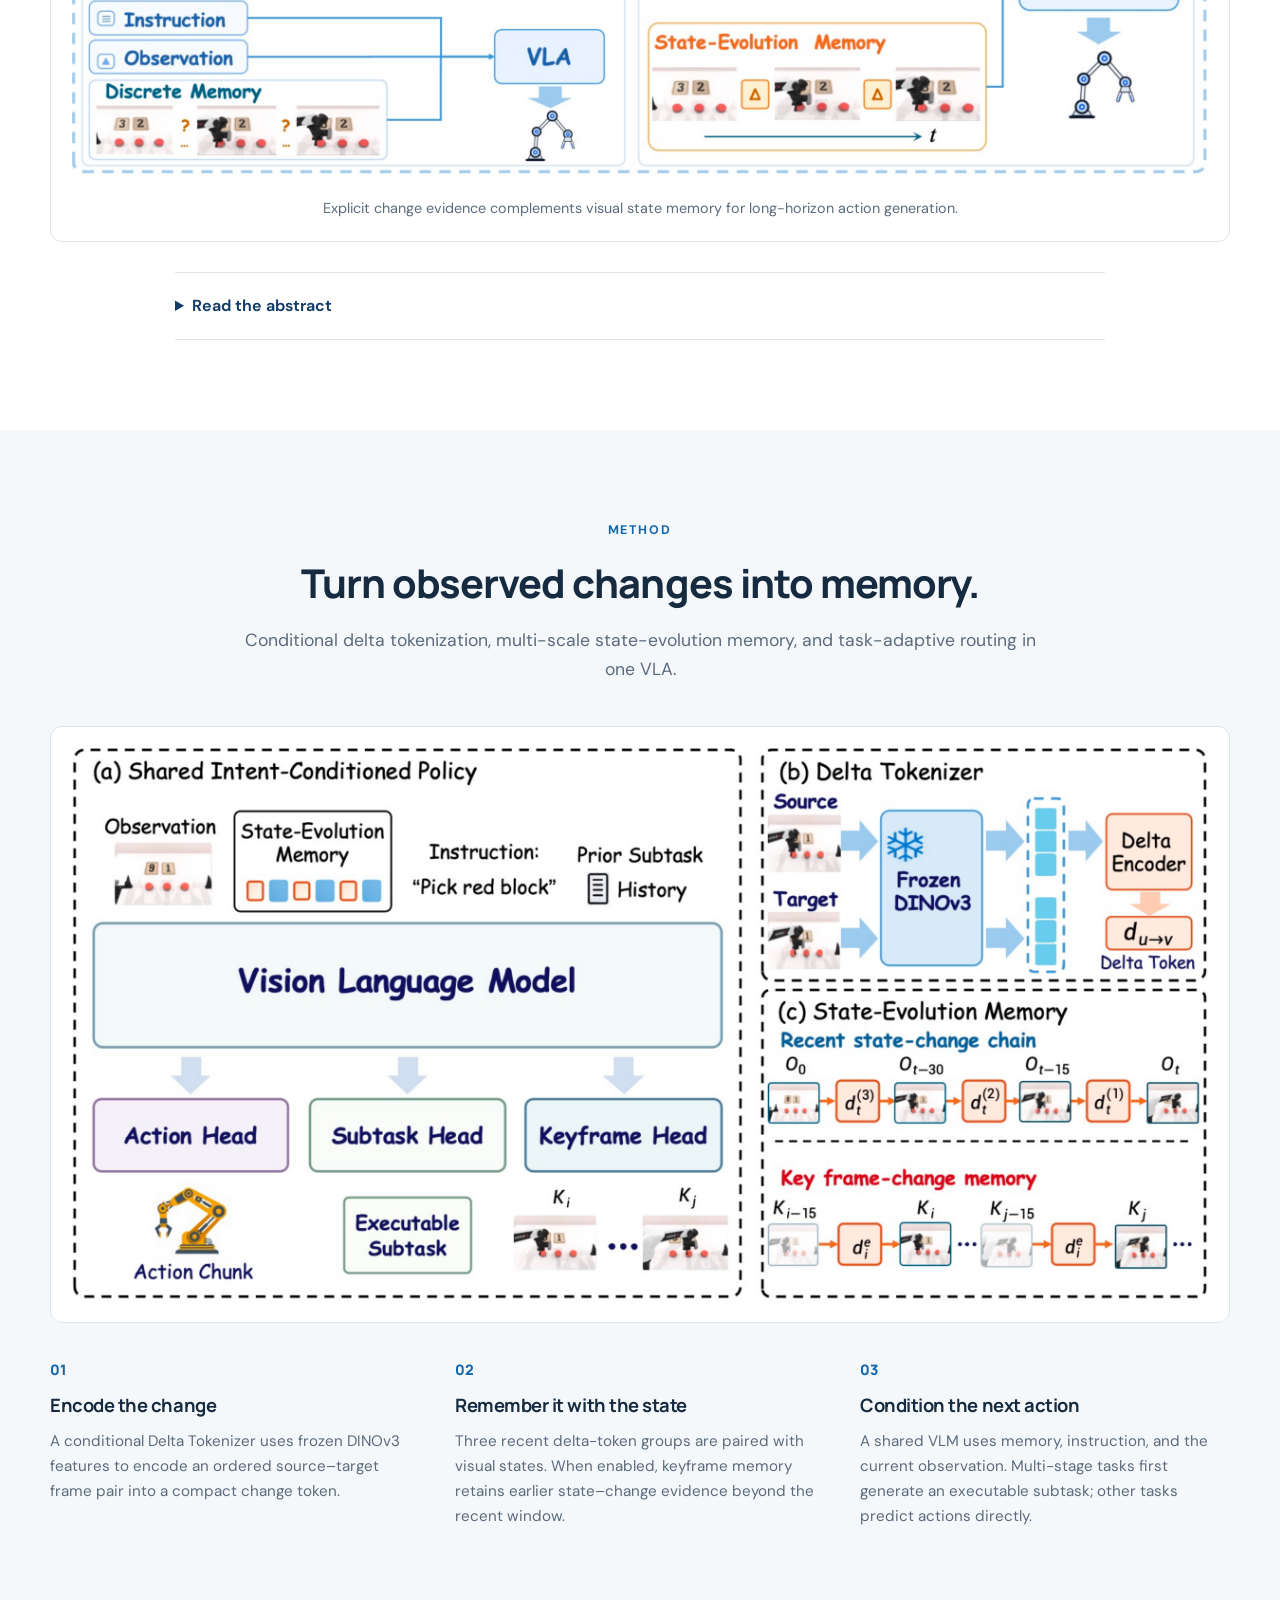
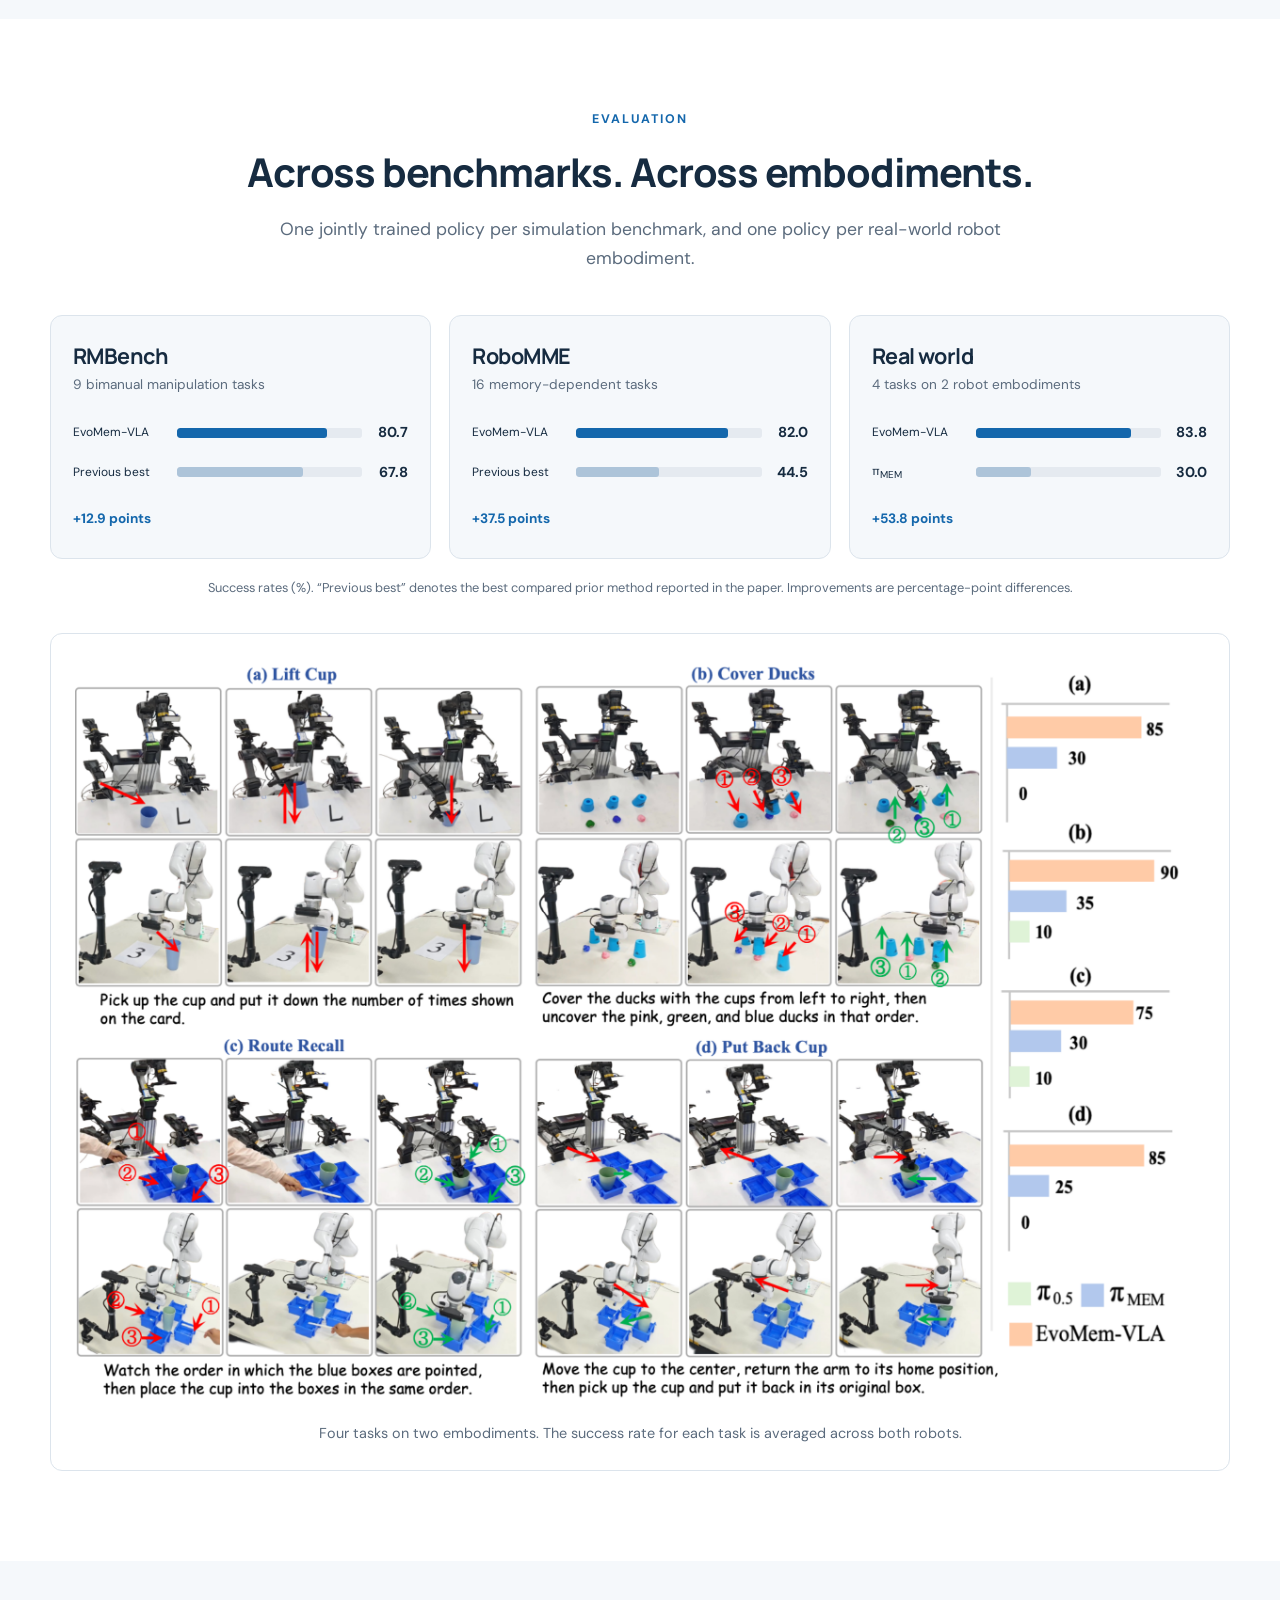
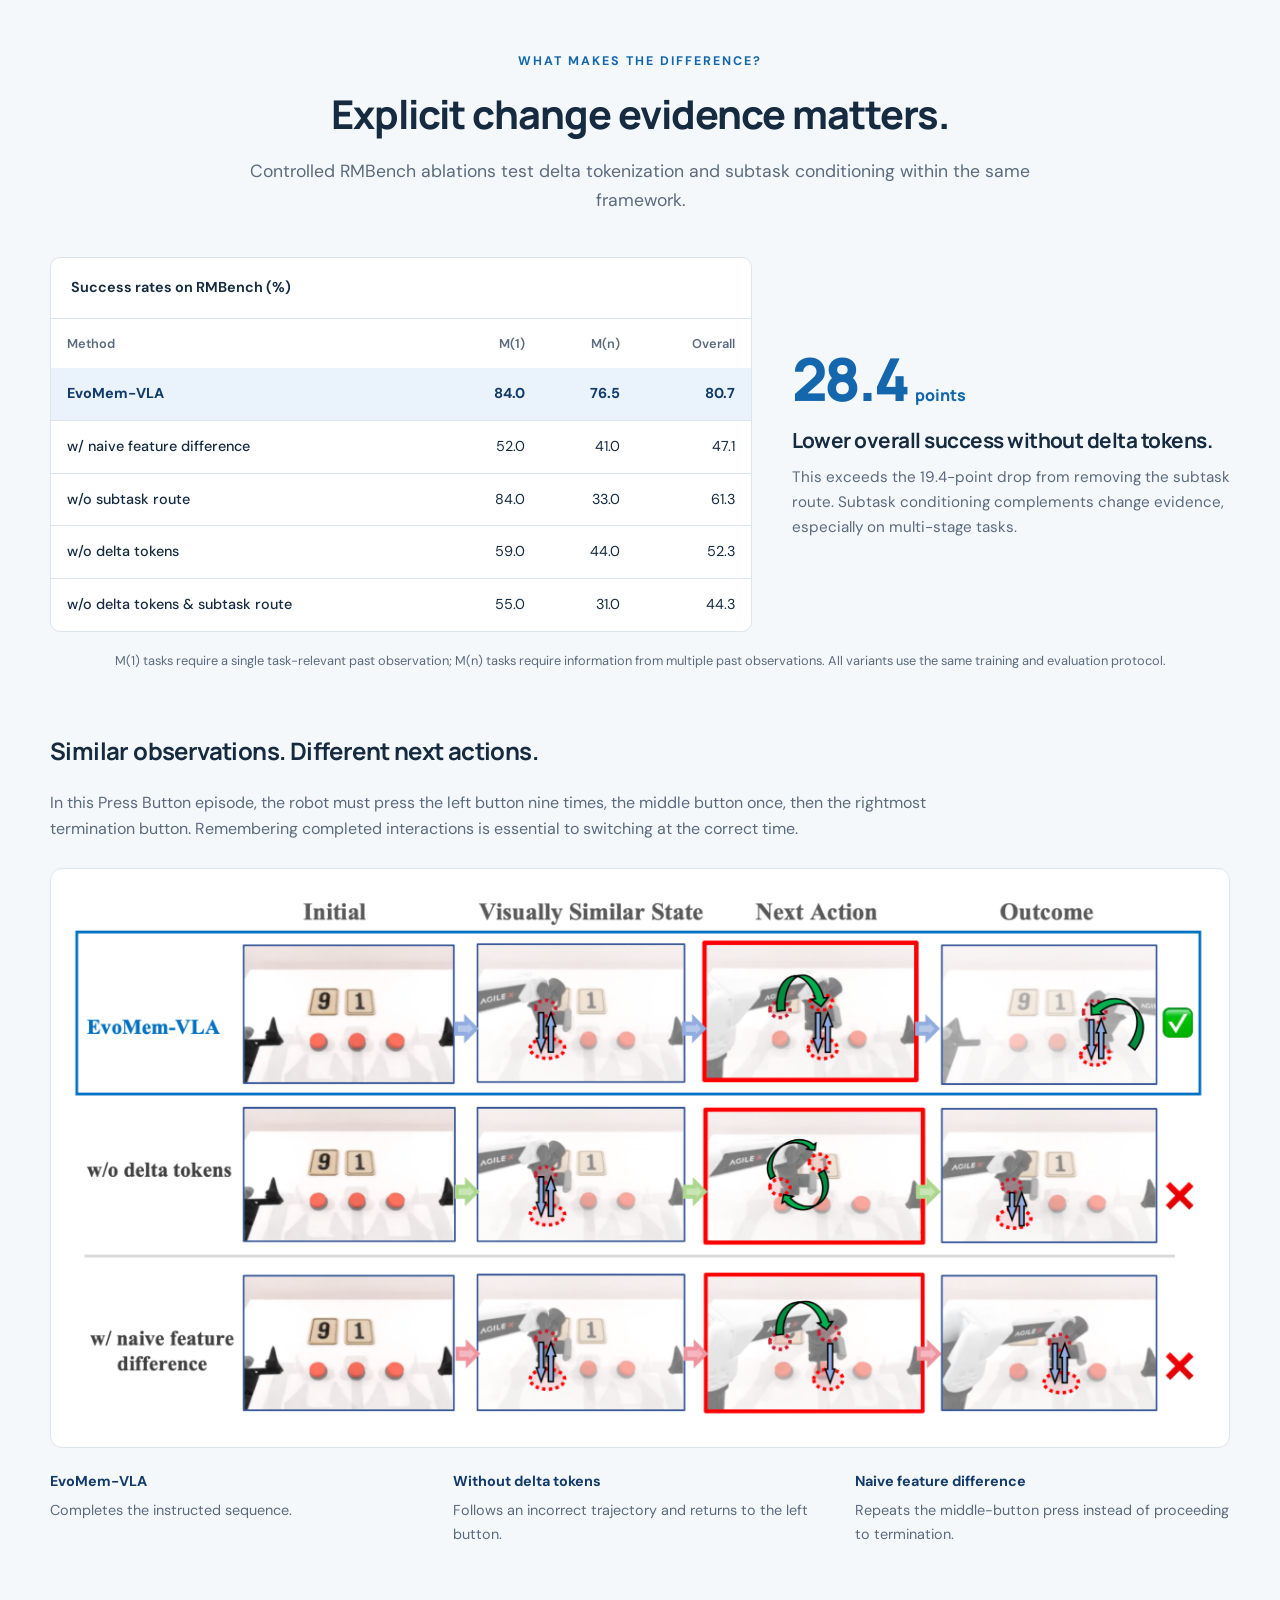
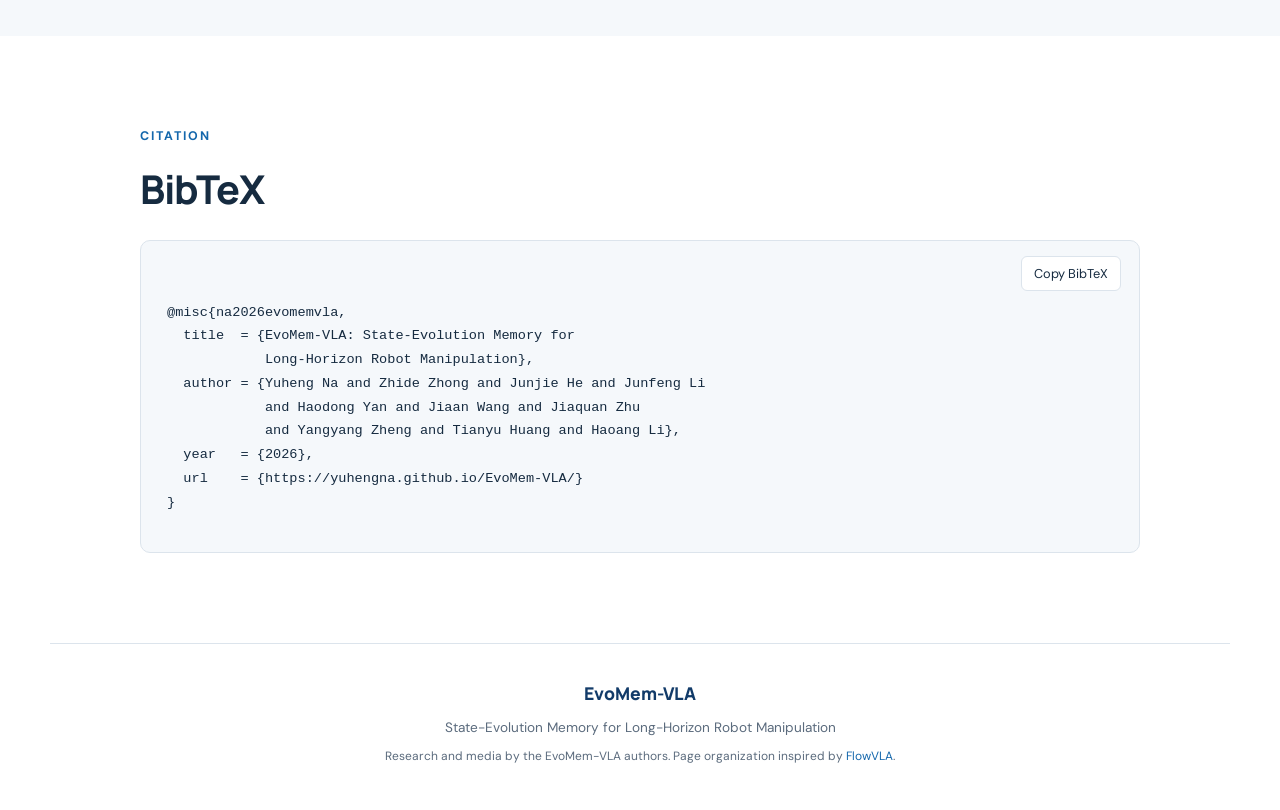
==== commit eddc749c: "Keep frontend preview without paper PDF" ====
--- a/index.html
+++ b/index.html
@@ -27,7 +27,7 @@
     </div>
     <div class="affiliations"><span><sup>1</sup>Xi'an Jiaotong University</span><span><sup>2</sup>The Hong Kong University of Science and Technology (Guangzhou)</span><span><sup>3</sup>The Chinese University of Hong Kong</span><span><sup>4</sup>Xbotics Embodied AI Community</span></div>
     <p class="corresponding">* Corresponding author</p>
-    <div class="hero-links"><a class="button primary" href="assets/EvoMem-VLA.pdf" target="_blank" rel="noopener">Read the paper</a><a class="button" href="#demos">Watch robot demos</a><a class="button" href="#method">Explore the method</a></div>
+    <div class="hero-links"><a class="button primary" href="#demos">Watch robot demos</a><a class="button" href="#method">Explore the method</a><a class="button" href="#results">View results</a></div>
     <p class="hero-insight">Remember <em>what changed</em>, not just what was seen.</p>
     <p class="hero-description">EvoMem-VLA pairs historical observations with learned change tokens, giving robot policies explicit evidence of past interactions.</p>
     <div class="hero-metrics" aria-label="Overall success rates">
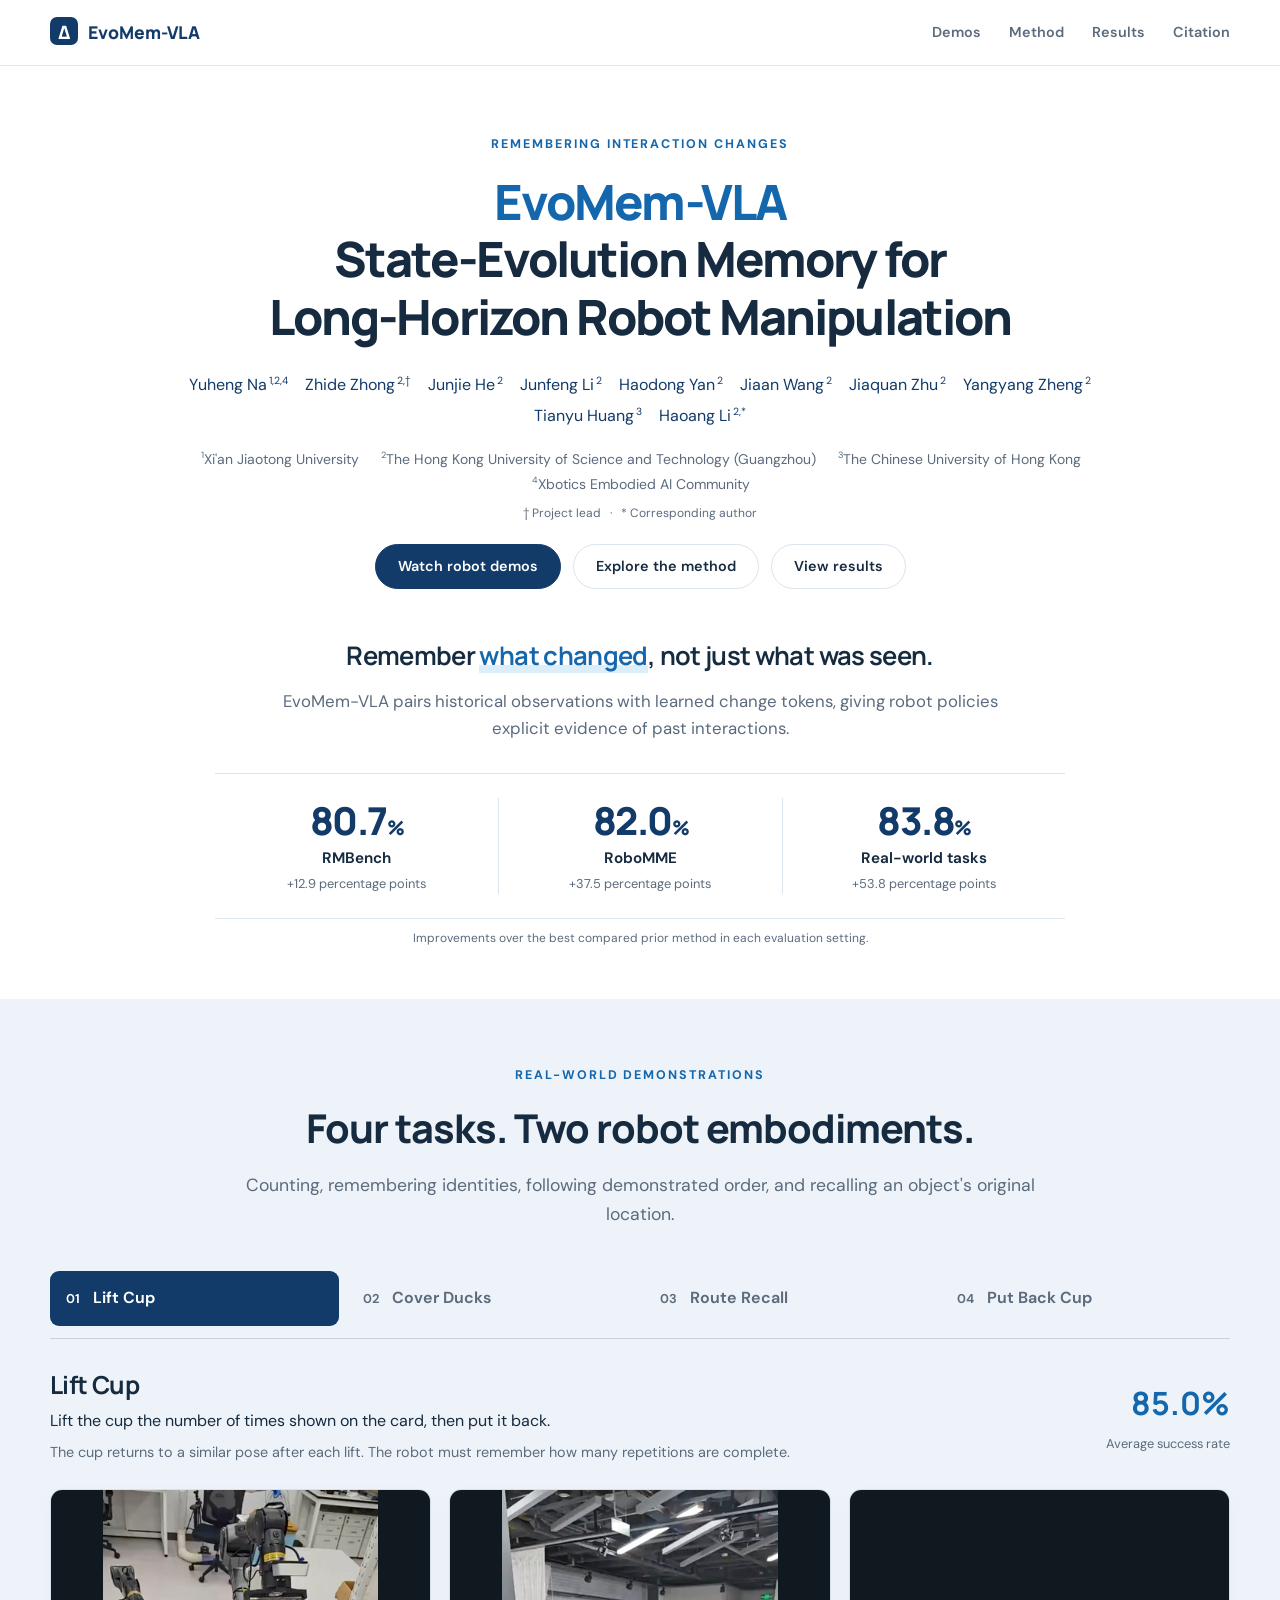
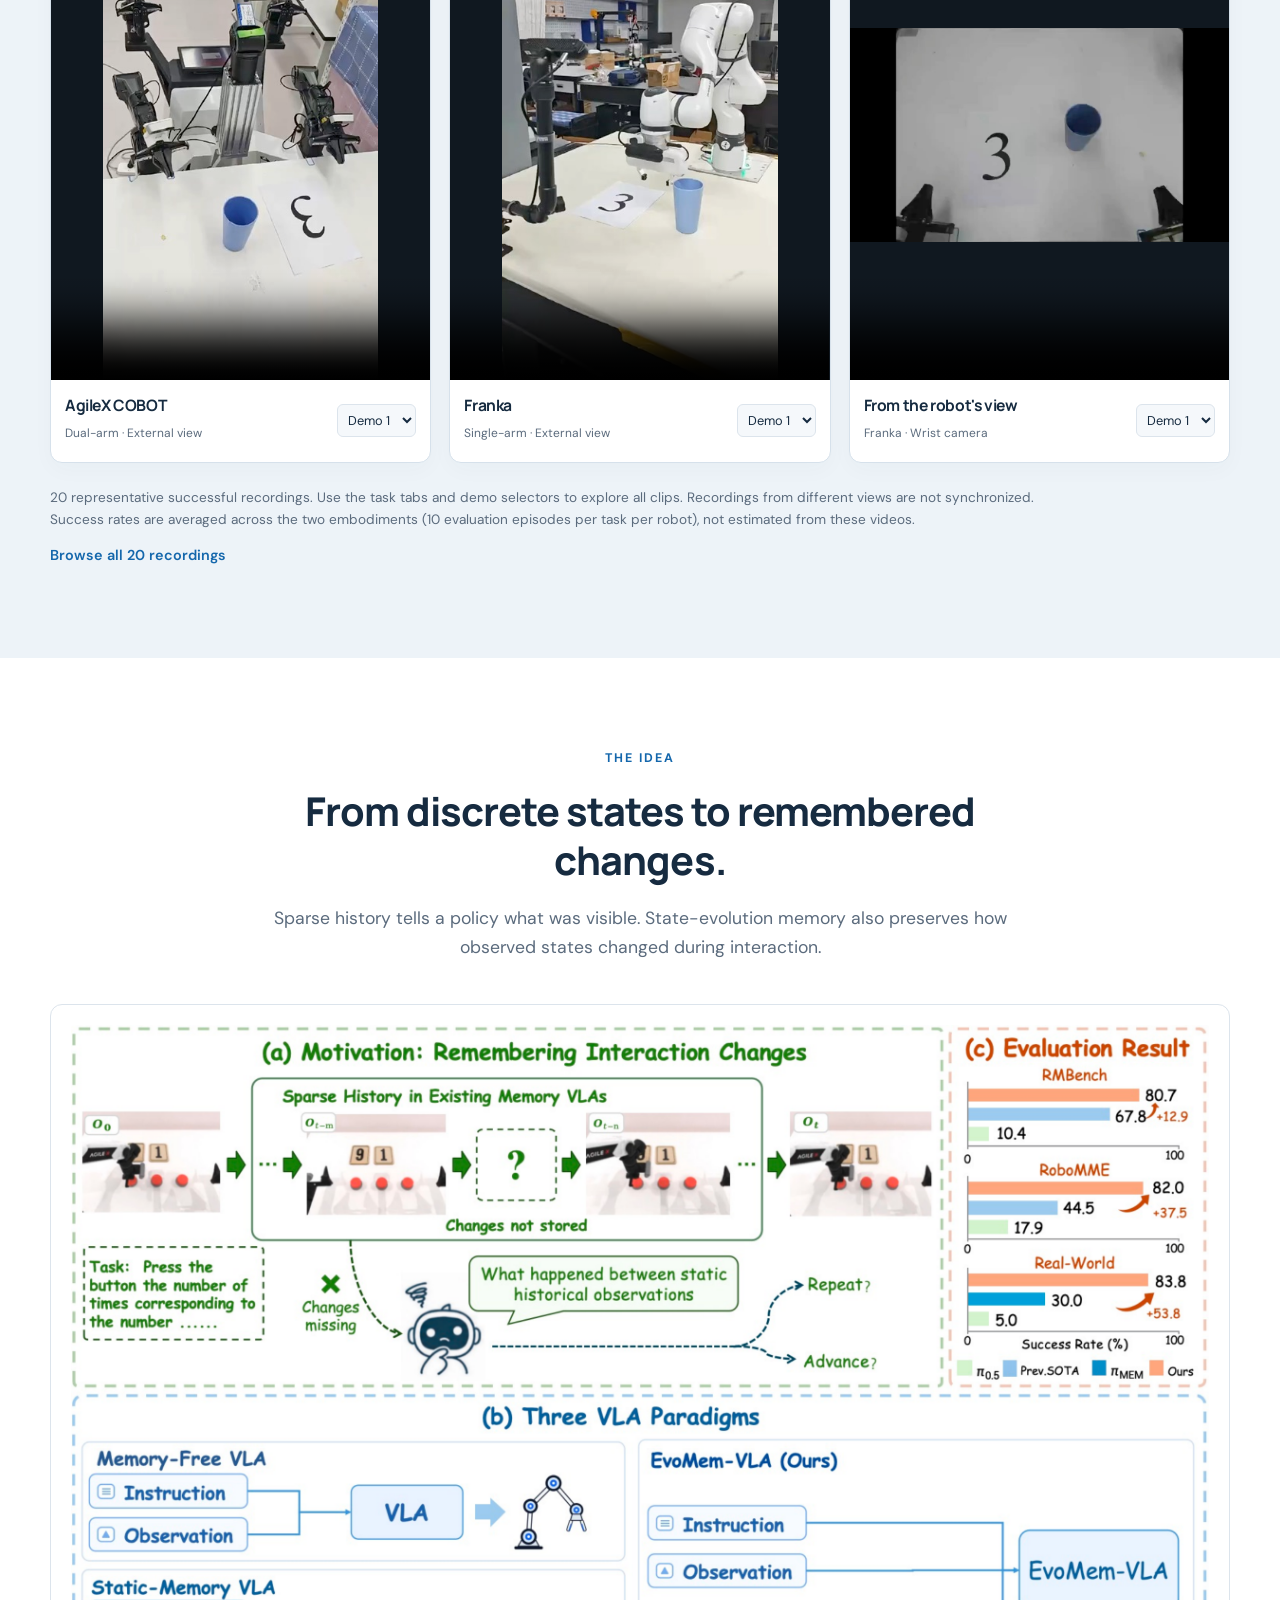
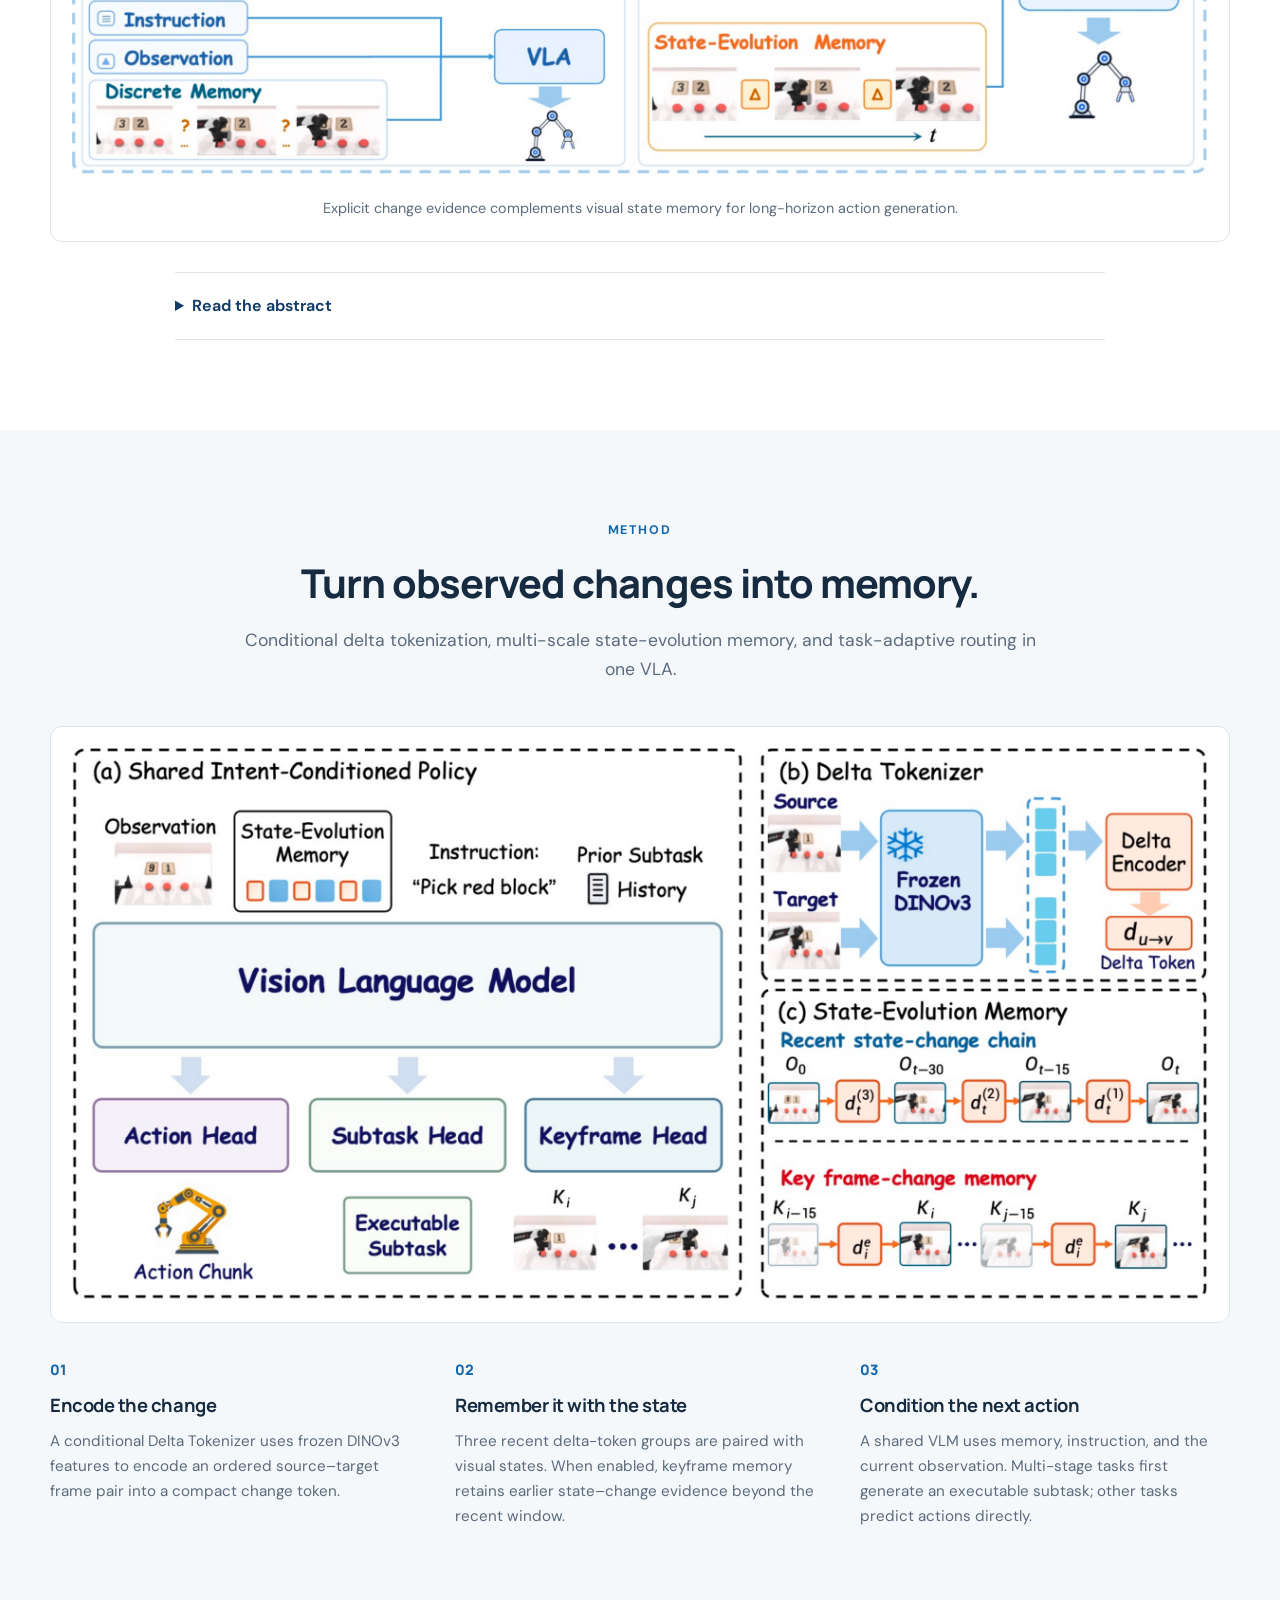
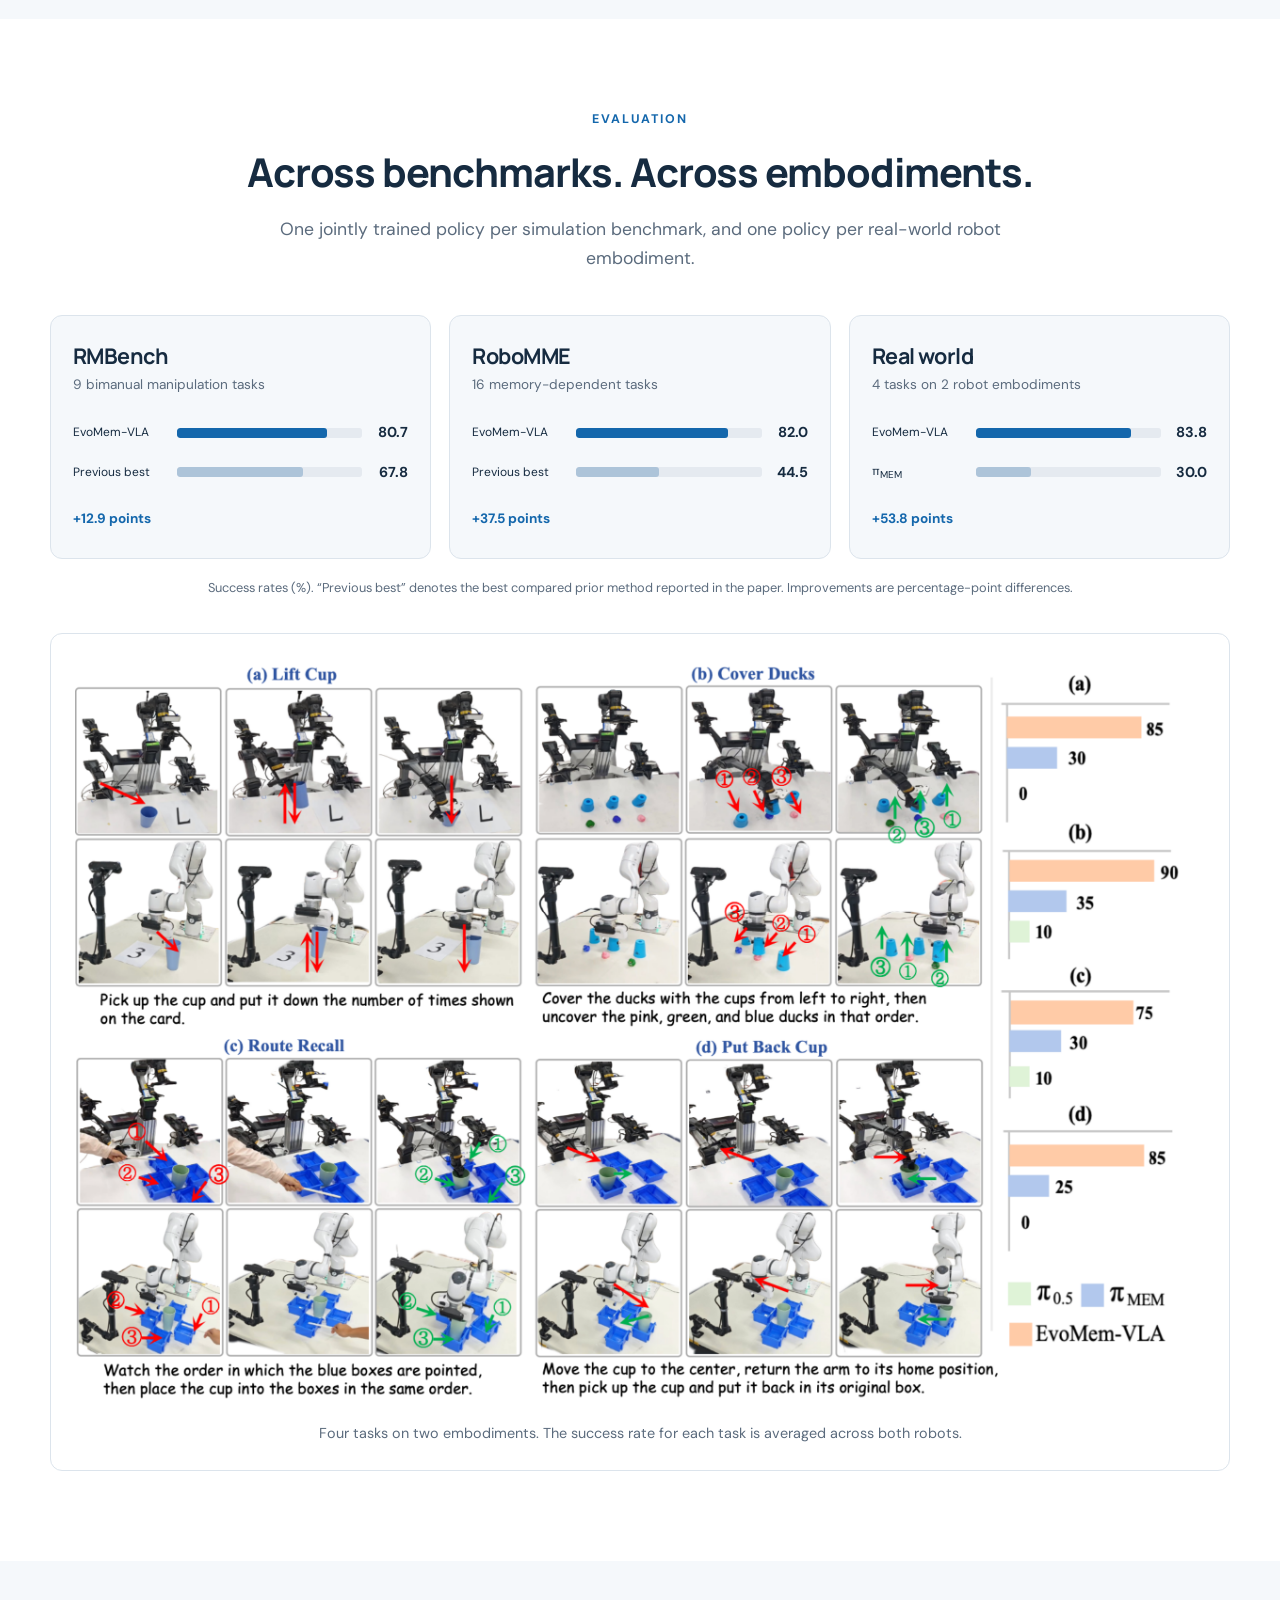
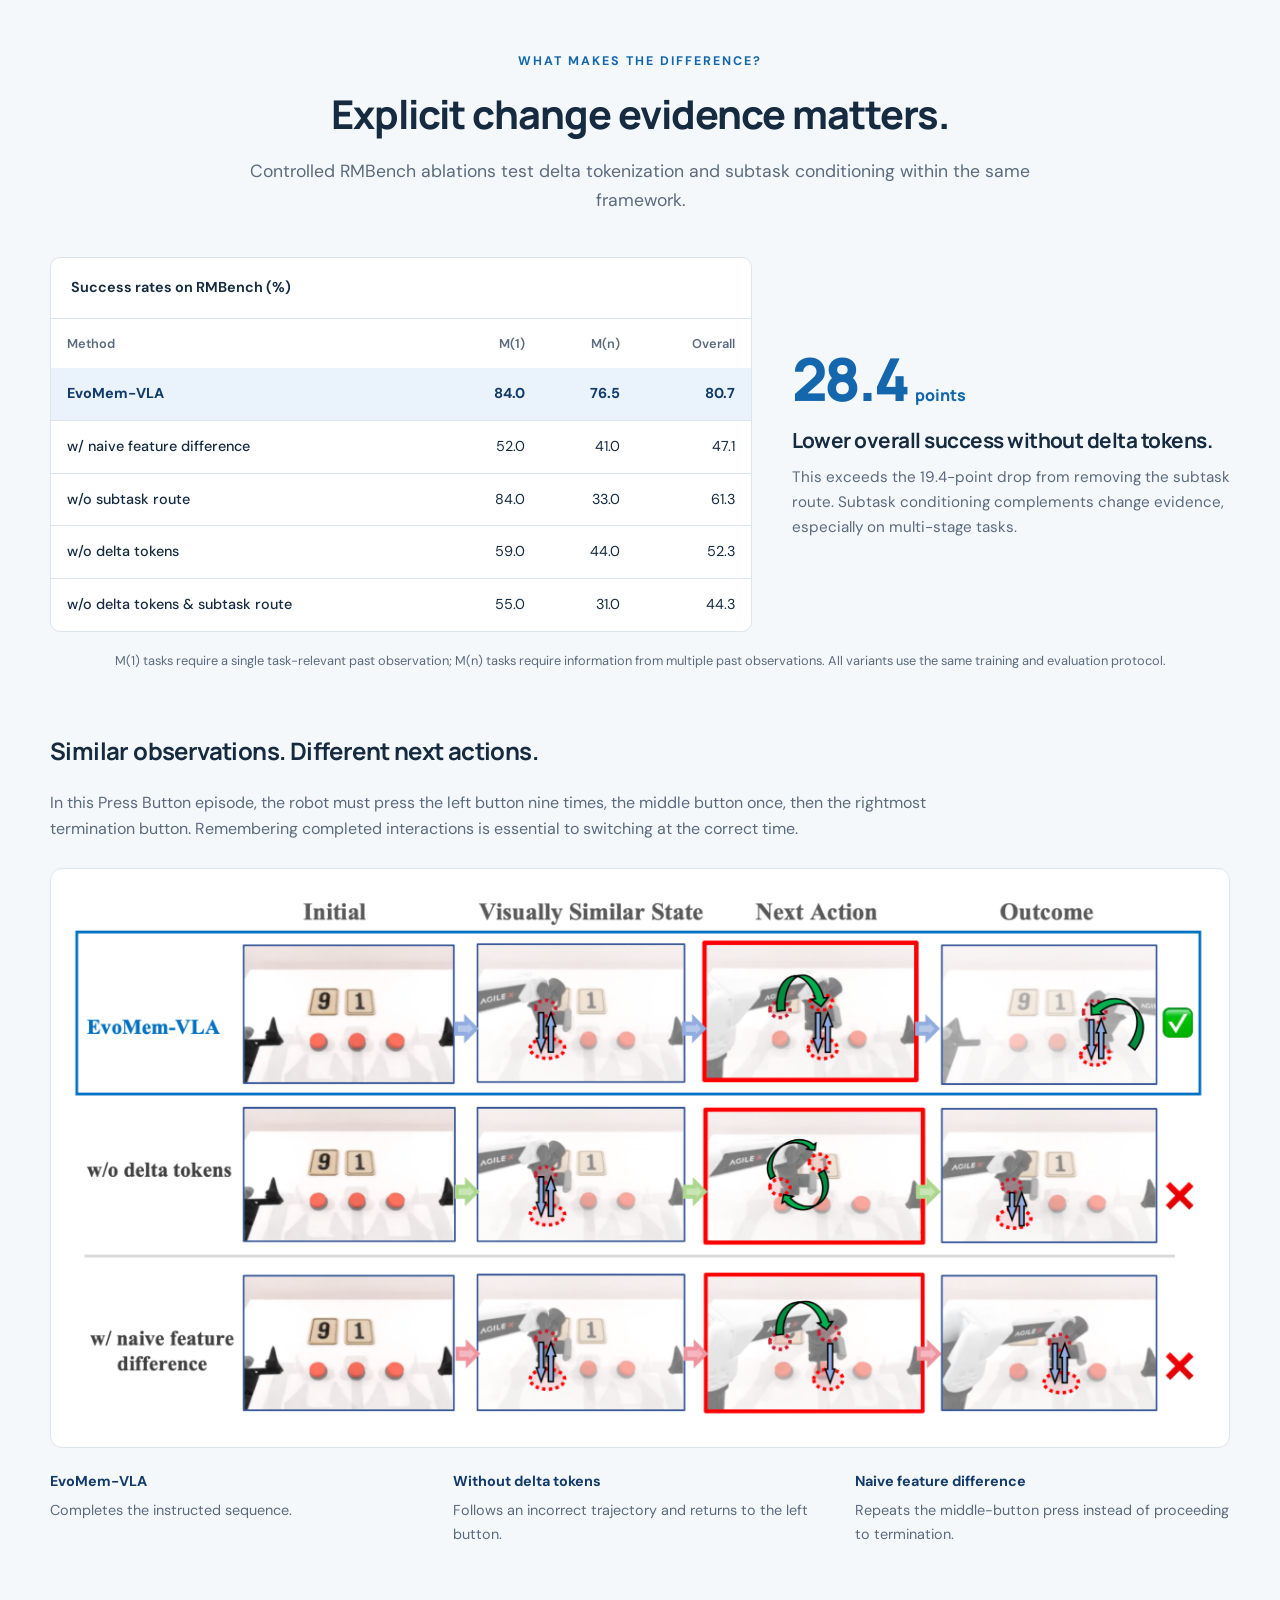
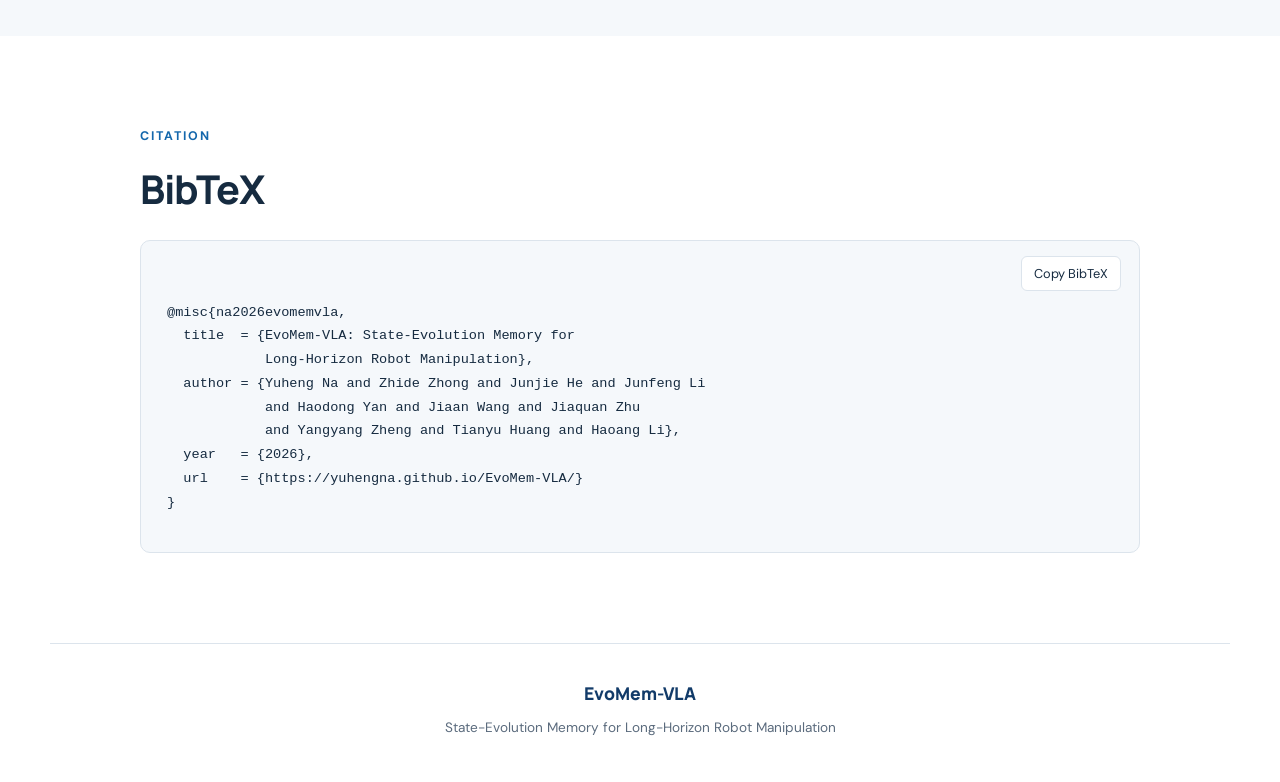
==== commit 59d8fced: "Update author affiliations and project lead credit" ====
--- a/index.html
+++ b/index.html
@@ -23,10 +23,10 @@
     <p class="eyebrow">Remembering interaction changes</p>
     <h1><span>EvoMem-VLA</span><br>State-Evolution Memory for<br class="desktop-break"> Long-Horizon Robot Manipulation</h1>
     <div class="authors" aria-label="Authors">
-      <span>Yuheng Na<sup>1,4</sup></span><span>Zhide Zhong<sup>2</sup></span><span>Junjie He<sup>2</sup></span><span>Junfeng Li<sup>2</sup></span><span>Haodong Yan<sup>2</sup></span><span>Jiaan Wang<sup>2</sup></span><span>Jiaquan Zhu<sup>2</sup></span><span>Yangyang Zheng<sup>2</sup></span><span>Tianyu Huang<sup>3</sup></span><span>Haoang Li<sup>2,*</sup></span>
+      <span>Yuheng Na<sup>1,2,4</sup></span><span>Zhide Zhong<sup>2,†</sup></span><span>Junjie He<sup>2</sup></span><span>Junfeng Li<sup>2</sup></span><span>Haodong Yan<sup>2</sup></span><span>Jiaan Wang<sup>2</sup></span><span>Jiaquan Zhu<sup>2</sup></span><span>Yangyang Zheng<sup>2</sup></span><span>Tianyu Huang<sup>3</sup></span><span>Haoang Li<sup>2,*</sup></span>
     </div>
     <div class="affiliations"><span><sup>1</sup>Xi'an Jiaotong University</span><span><sup>2</sup>The Hong Kong University of Science and Technology (Guangzhou)</span><span><sup>3</sup>The Chinese University of Hong Kong</span><span><sup>4</sup>Xbotics Embodied AI Community</span></div>
-    <p class="corresponding">* Corresponding author</p>
+    <p class="corresponding">† Project lead &nbsp; · &nbsp; * Corresponding author</p>
     <div class="hero-links"><a class="button primary" href="#demos">Watch robot demos</a><a class="button" href="#method">Explore the method</a><a class="button" href="#results">View results</a></div>
     <p class="hero-insight">Remember <em>what changed</em>, not just what was seen.</p>
     <p class="hero-description">EvoMem-VLA pairs historical observations with learned change tokens, giving robot policies explicit evidence of past interactions.</p>
@@ -107,6 +107,6 @@
   url    = {https://yuhengna.github.io/EvoMem-VLA/}
 }</code></pre><p id="copy-status" role="status" aria-live="polite"></p></div></section>
 </main>
-<footer class="footer wrap"><a class="wordmark" href="#top">EvoMem-VLA</a><p>State-Evolution Memory for Long-Horizon Robot Manipulation</p><p class="footer-note">Research and media by the EvoMem-VLA authors. Page organization inspired by <a href="https://irpn-lab.github.io/FlowVLA/" target="_blank" rel="noopener">FlowVLA</a>.</p></footer>
+<footer class="footer wrap"><a class="wordmark" href="#top">EvoMem-VLA</a><p>State-Evolution Memory for Long-Horizon Robot Manipulation</p></footer>
 </body>
 </html>
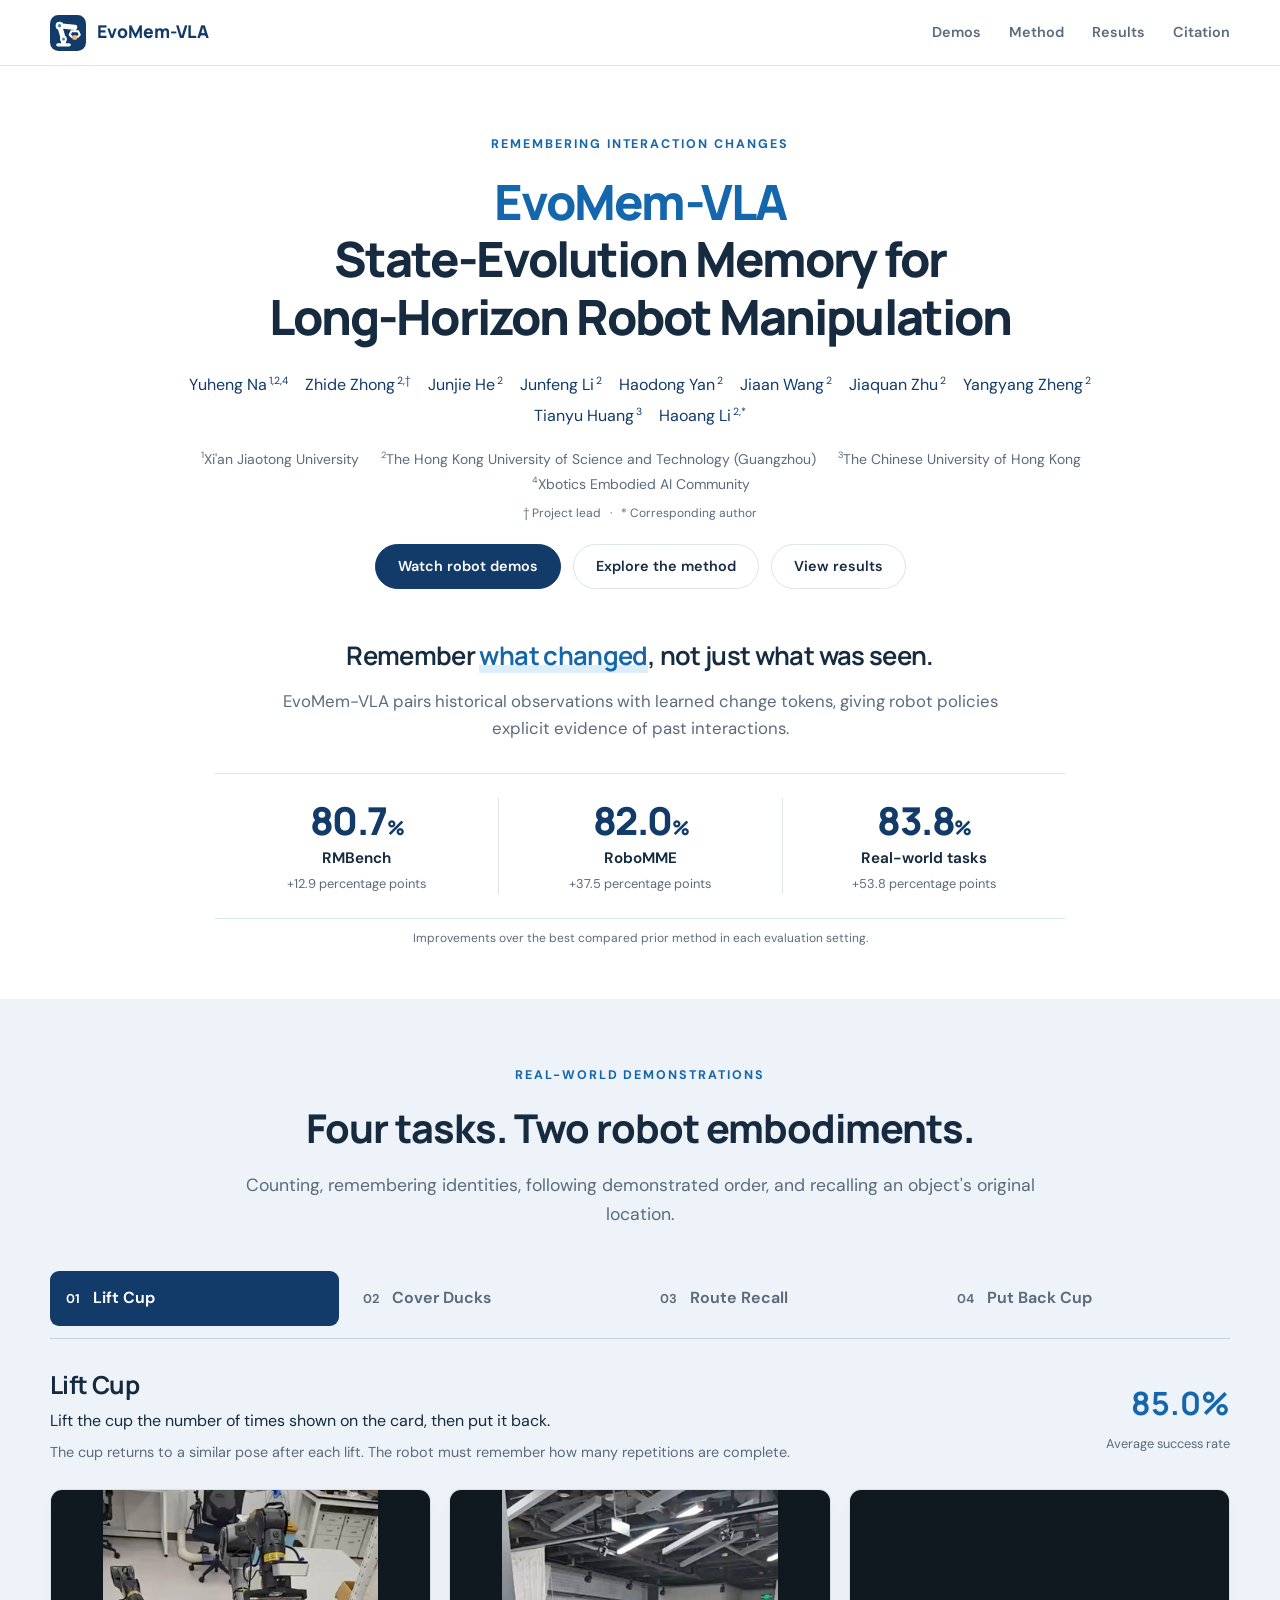
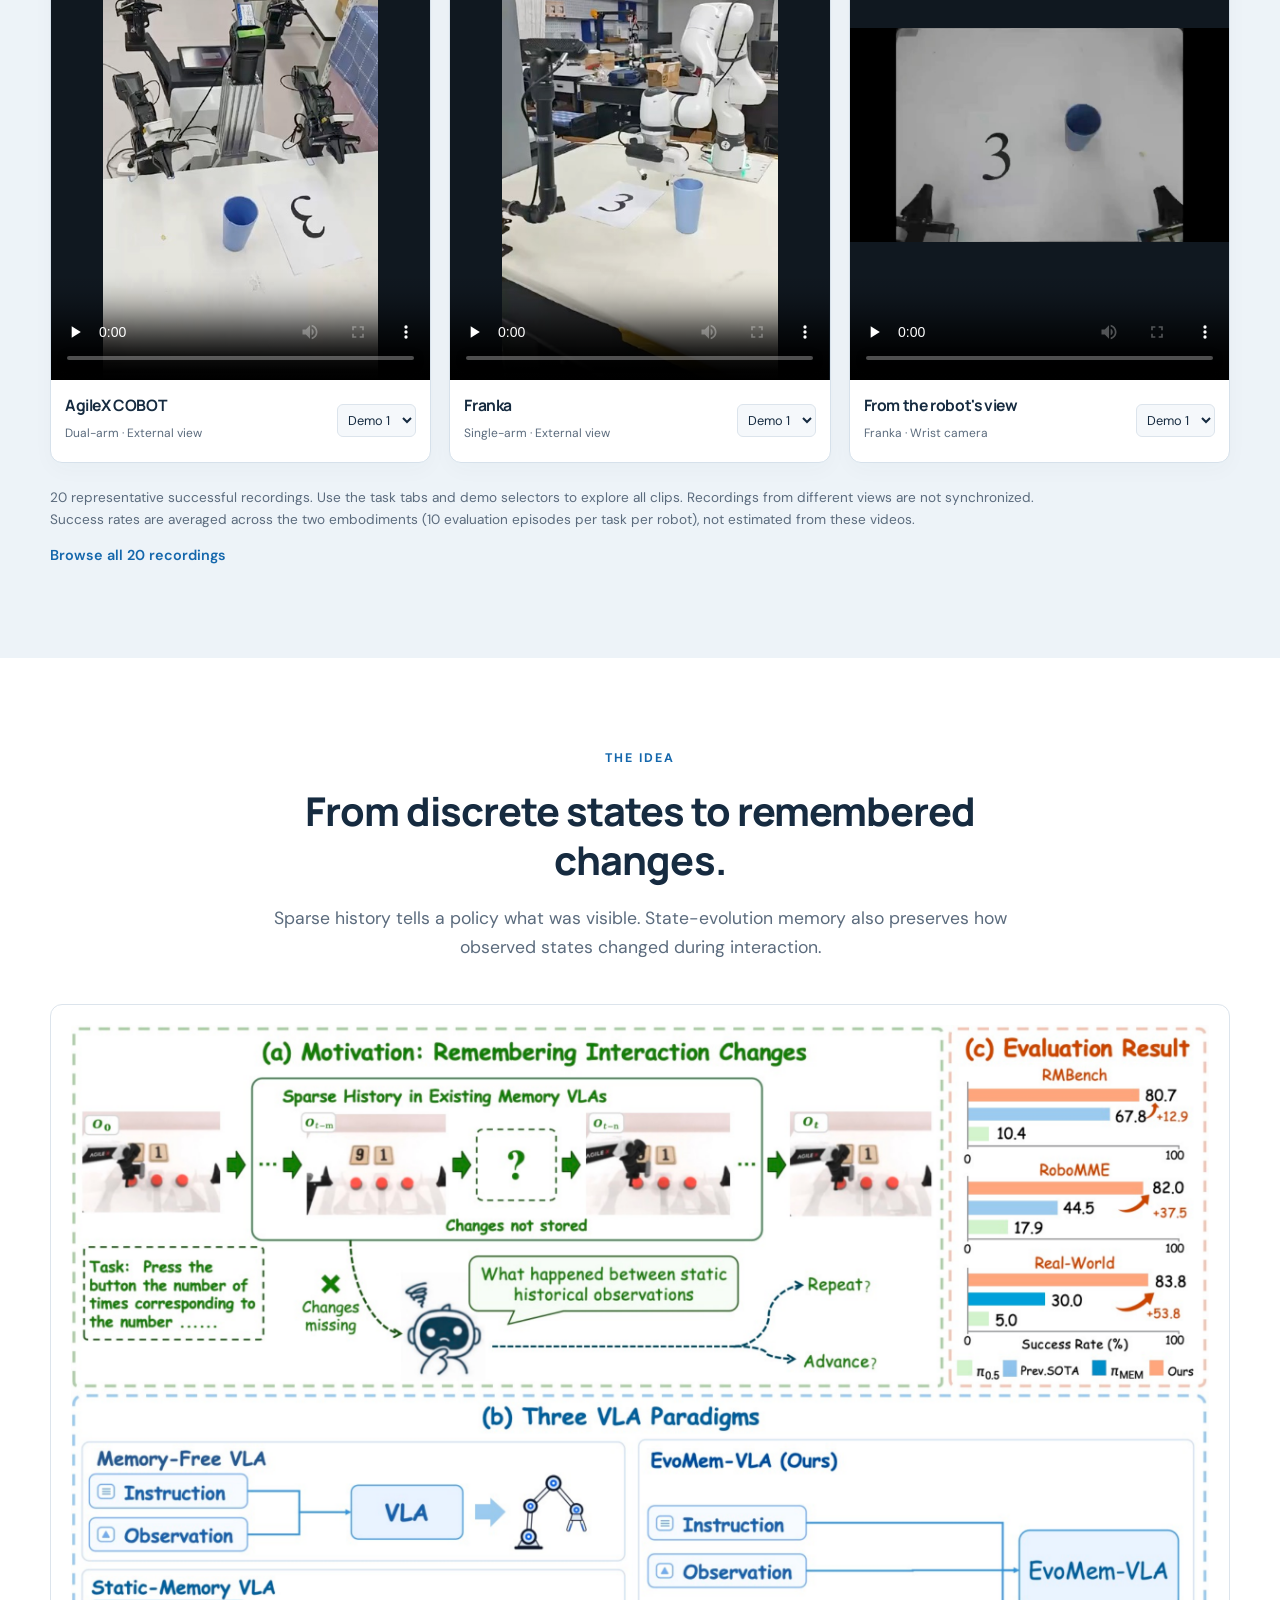
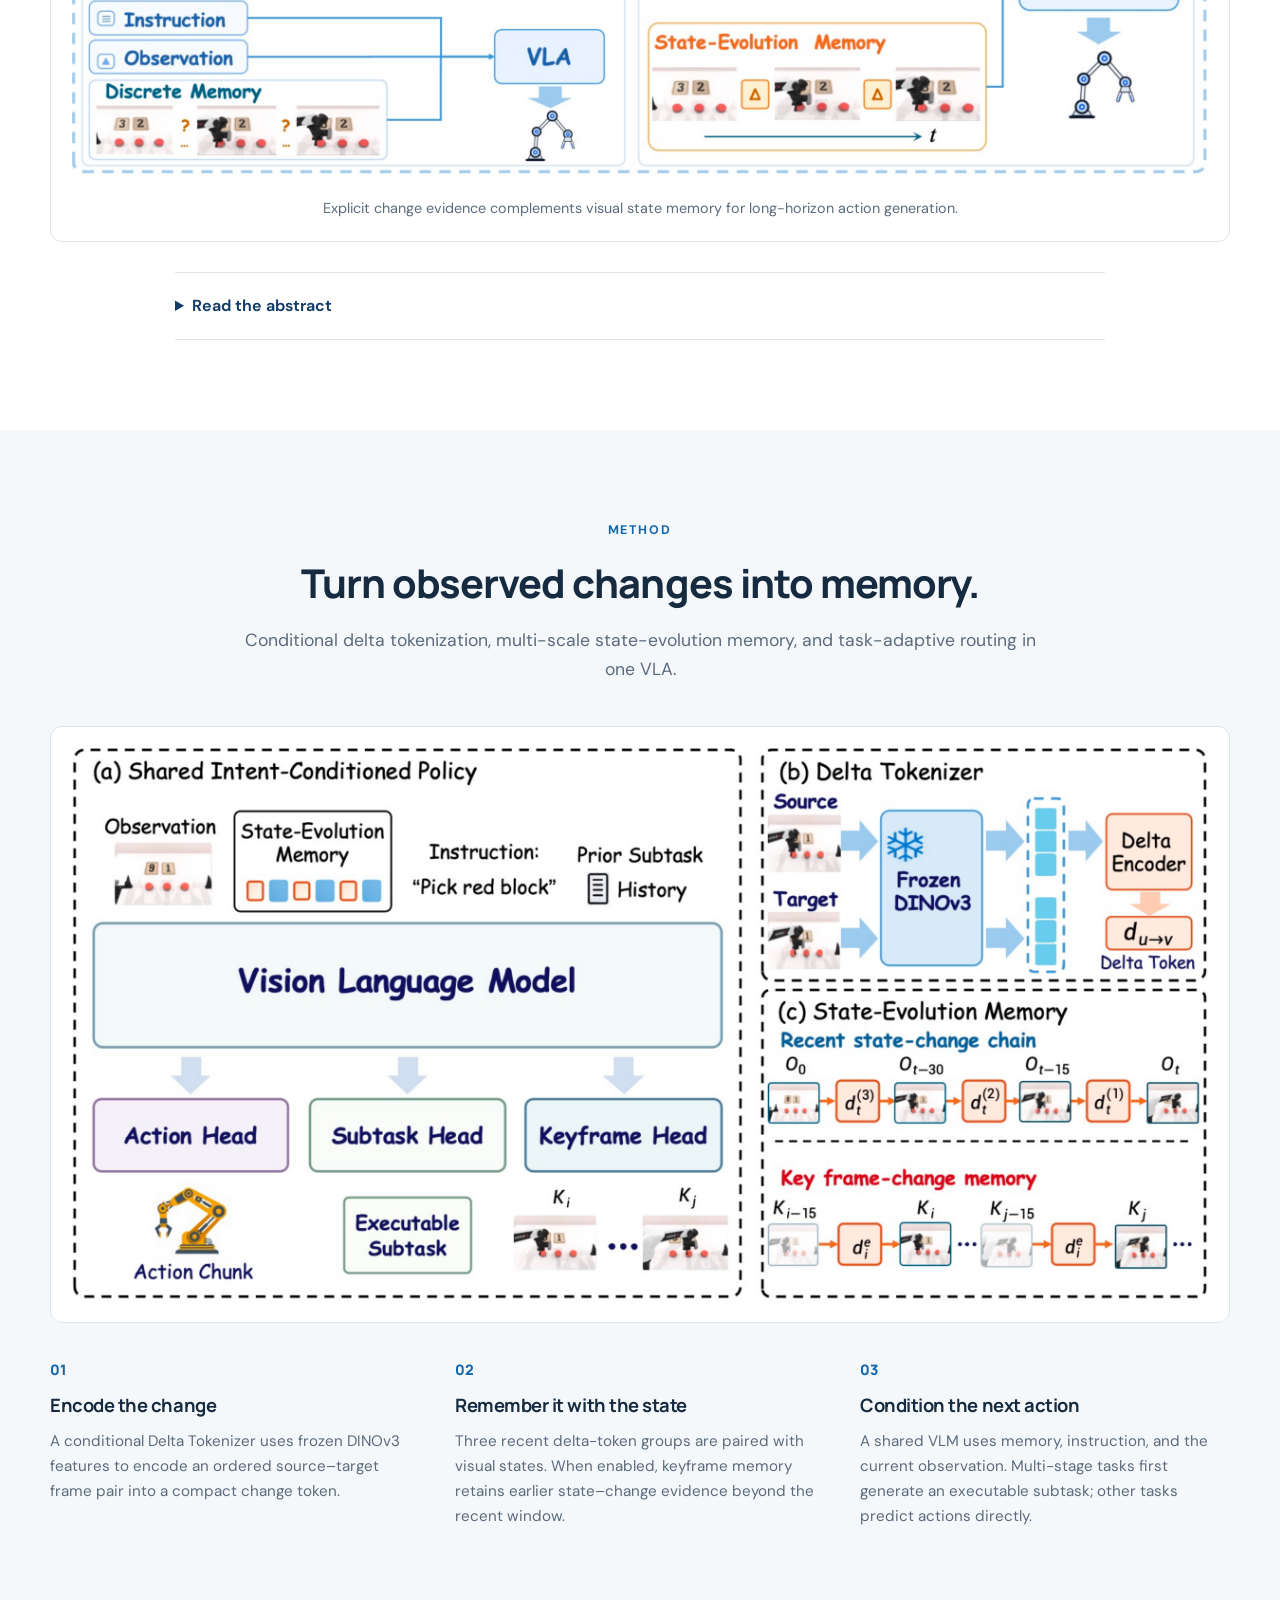
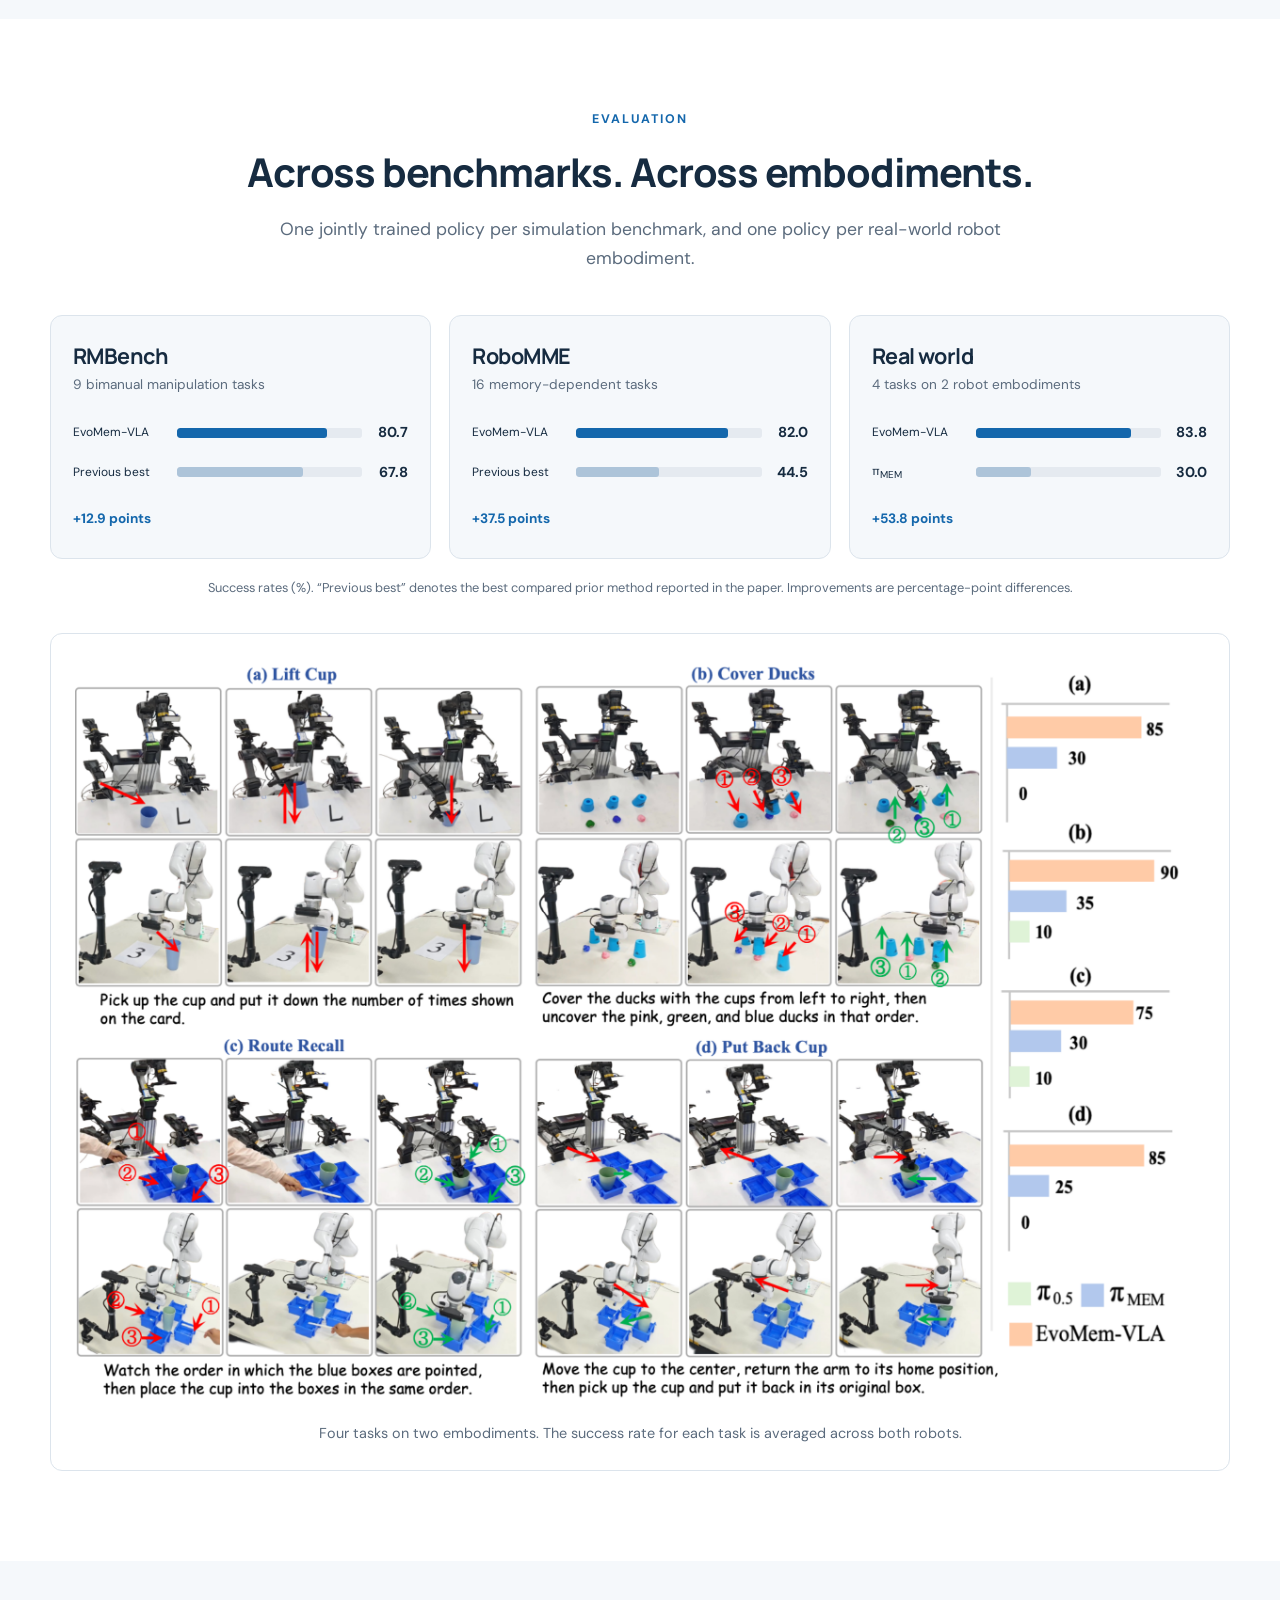
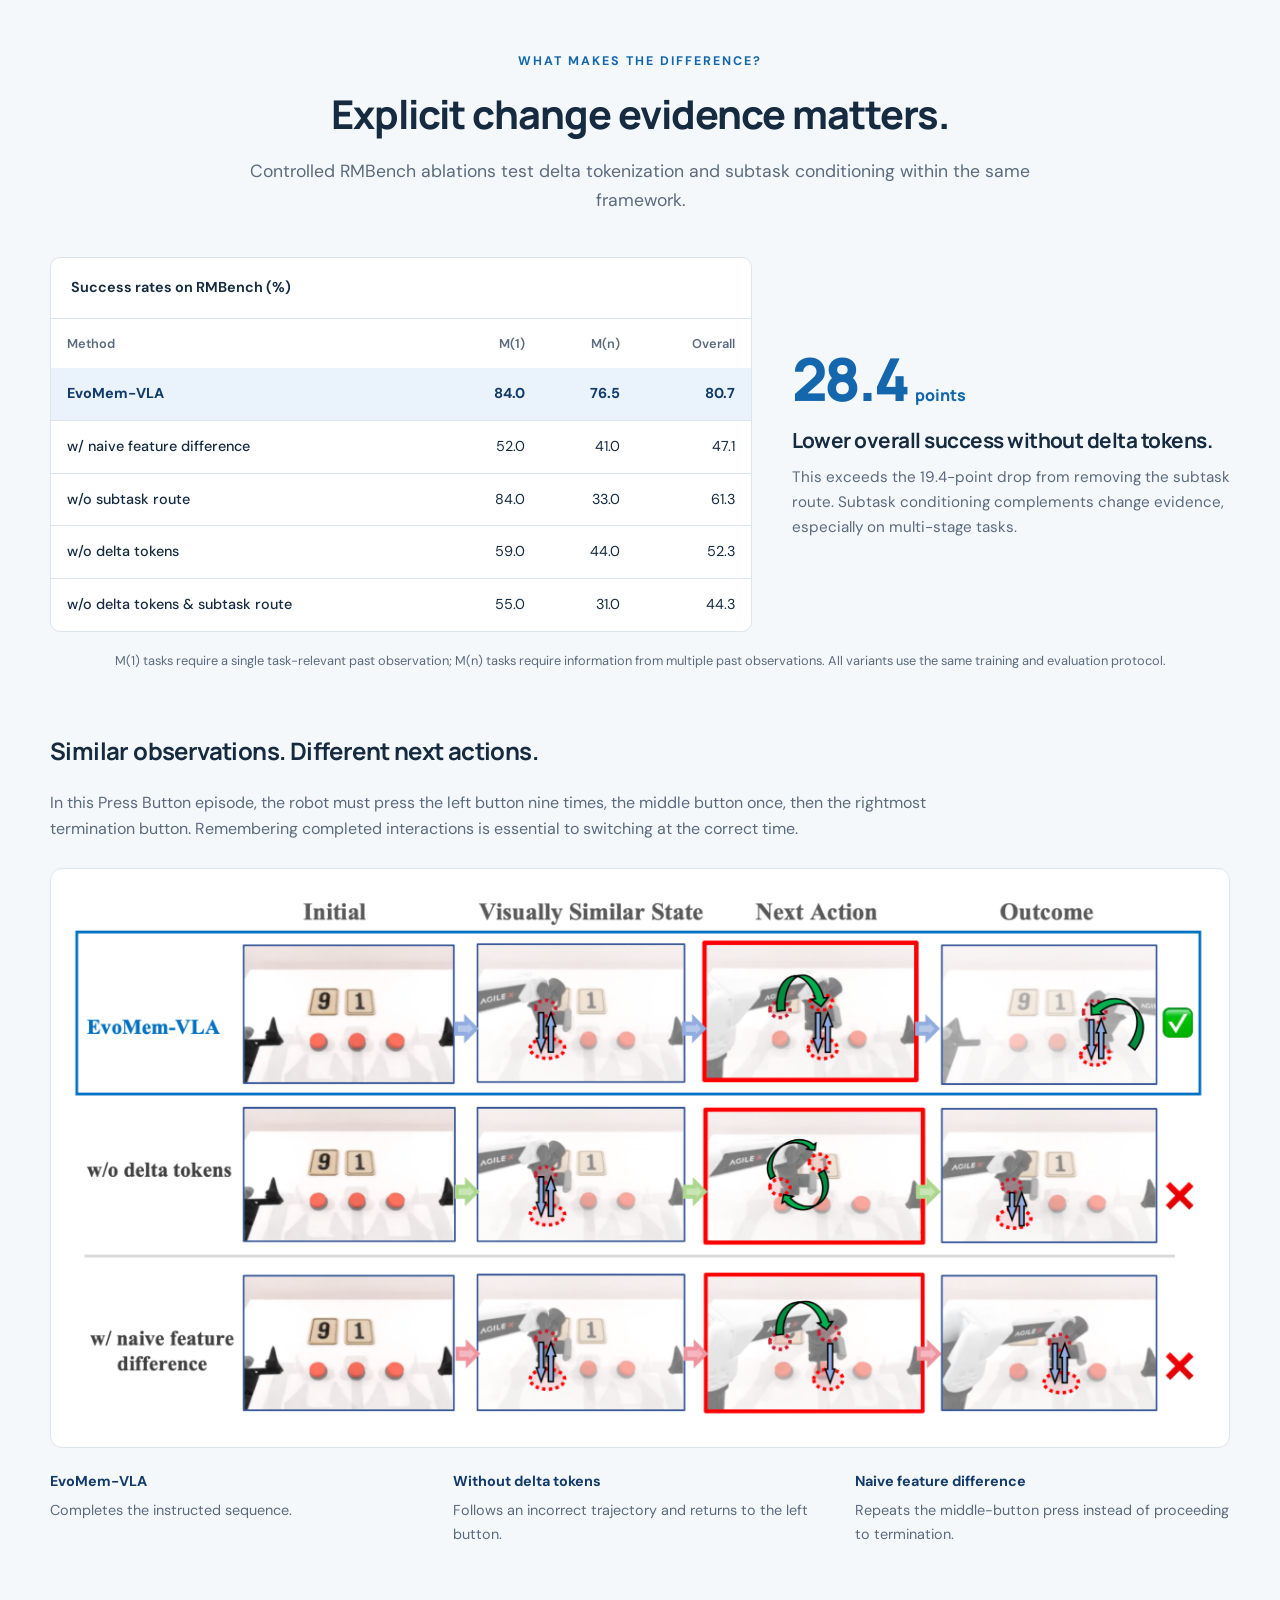
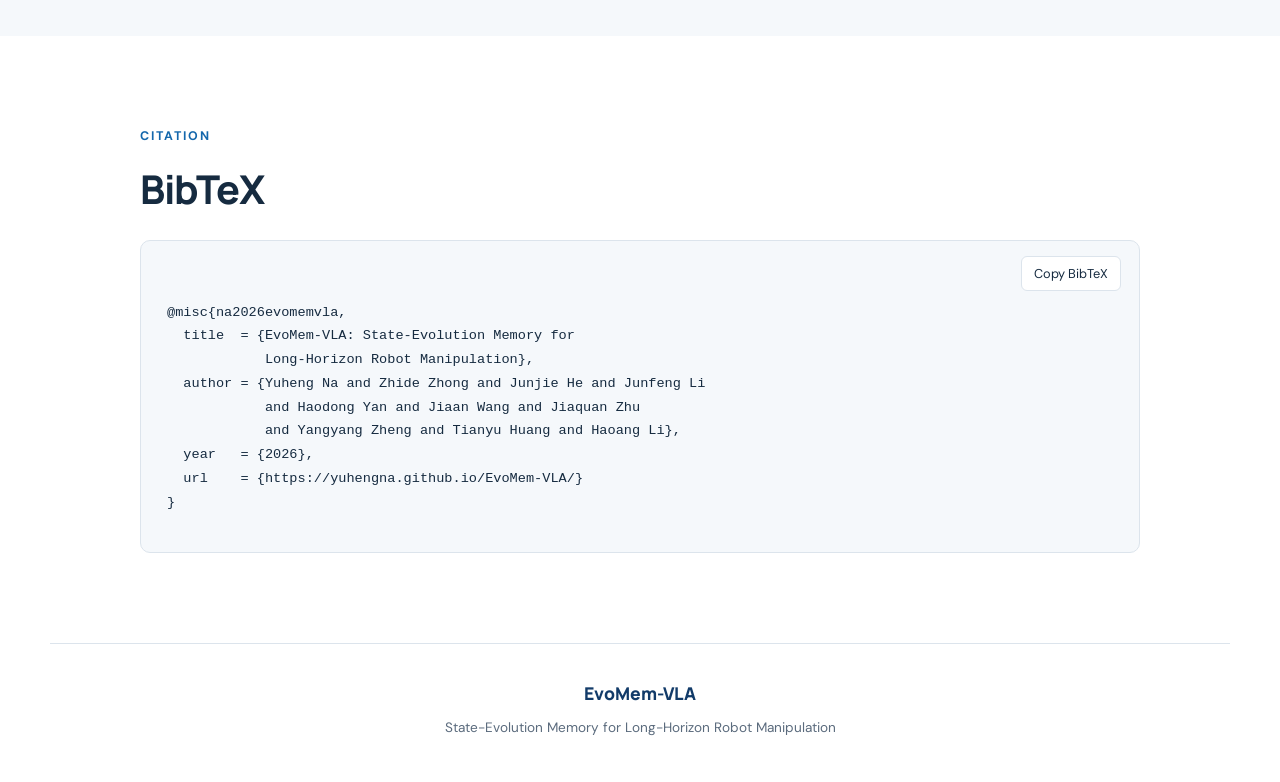
==== commit 39c171e6: "Replace delta mark with robot arm logo" ====
--- a/index.html
+++ b/index.html
@@ -6,7 +6,7 @@
   <meta name="description" content="EvoMem-VLA encodes and remembers observed interaction changes for long-horizon robot manipulation. Explore the method, results, and real-world demonstrations.">
   <meta name="theme-color" content="#123b69">
   <title>EvoMem-VLA · State-Evolution Memory for Robot Manipulation</title>
-  <link rel="icon" type="image/svg+xml" href="data:image/svg+xml,%3Csvg xmlns='http://www.w3.org/2000/svg' viewBox='0 0 40 40'%3E%3Crect width='40' height='40' rx='10' fill='%23123b69'/%3E%3Cpath d='M20 8 33 31H7Z' fill='none' stroke='%23ffffff' stroke-width='3'/%3E%3C/svg%3E">
+  <link rel="icon" type="image/svg+xml" href="assets/images/logo.svg">
   <link rel="stylesheet" href="styles.css">
   <script defer src="app.js"></script>
 </head>
@@ -14,7 +14,7 @@
 <a class="skip-link" href="#main">Skip to content</a>
 <header class="site-header">
   <nav class="nav wrap" aria-label="Main navigation">
-    <a class="wordmark" href="#top"><span class="delta-mark" aria-hidden="true">Δ</span> EvoMem-VLA</a>
+    <a class="wordmark" href="#top"><img class="brand-icon" src="assets/images/logo.svg" width="36" height="36" alt=""> EvoMem-VLA</a>
     <div class="nav-links"><a href="#demos">Demos</a><a href="#method">Method</a><a href="#results">Results</a><a href="#citation">Citation</a></div>
   </nav>
 </header>
--- a/styles.css
+++ b/styles.css
@@ -1,6 +1,6 @@
 @import url('https://fonts.googleapis.com/css2?family=DM+Sans:wght@400;450;500;550;600;650;700&family=Manrope:wght@400;500;600;650;700;750;800&display=swap');
 :root{--ink:#162b40;--muted:#5b6b7d;--blue:#1467ac;--navy:#123b69;--accent:#ee854e;--line:#dce4ec;--soft:#f5f8fb;--white:#fff;font-family:'DM Sans',system-ui,sans-serif;color:var(--ink);font-synthesis:none;scroll-behavior:smooth;scroll-padding-top:90px}
-*{box-sizing:border-box}body{margin:0;line-height:1.65;background:#fff}a{color:var(--blue);text-decoration:none}a:hover{text-decoration:underline}button,select{font:inherit}button,a,select{touch-action:manipulation}button{cursor:pointer}img{max-width:100%;height:auto;display:block}figure{margin:0}h1,h2,h3,h4,p{margin-top:0}h1,h2,h3,h4{font-family:'Manrope',system-ui,sans-serif;line-height:1.25;letter-spacing:-.025em}h2{font-size:clamp(1.8rem,3.1vw,2.65rem);font-weight:750;margin-bottom:18px}h3{font-size:1.25rem}sup{font-size:.65em;margin-left:2px}strong{font-weight:700}.wrap{width:min(1180px,calc(100% - 64px));margin-inline:auto}.section{padding:90px 0}.soft-section{background:var(--soft)}.section-heading{max-width:810px;text-align:center;margin:0 auto 42px}.section-heading>p:last-child{font-size:1.1rem;color:var(--muted);margin-bottom:0}.eyebrow{text-transform:uppercase;letter-spacing:.16em;font-weight:700;font-size:.78rem;color:var(--blue);margin:0 0 18px}.site-header{position:sticky;top:0;z-index:10;background:rgba(255,255,255,.96);border-bottom:1px solid var(--line);backdrop-filter:blur(12px)}.nav{display:flex;justify-content:space-between;gap:24px;align-items:center;min-height:65px}.wordmark{font-family:Manrope,sans-serif;font-weight:800;color:var(--navy);font-size:1.1rem;white-space:nowrap}.delta-mark{display:inline-grid;place-items:center;background:var(--navy);color:white;width:28px;height:28px;border-radius:7px;font-size:1.15rem;margin-right:6px}.nav-links{display:flex;gap:28px;font-size:.9rem;font-weight:600}.nav-links a{color:var(--muted)}.nav-links a:hover{color:var(--blue)}.hero{text-align:center;padding:68px 0 50px}.hero h1{font-size:clamp(2rem,3.8vw,3.2rem);font-weight:800;line-height:1.19;max-width:1100px;margin:0 auto 26px;letter-spacing:-.04em}.hero h1>span{color:var(--blue)}.authors{max-width:960px;margin:auto;display:flex;flex-wrap:wrap;justify-content:center;gap:4px 17px;font-size:1rem;color:var(--navy)}.authors>span{white-space:nowrap}.affiliations{max-width:950px;margin:18px auto 0;font-size:.875rem;color:var(--muted);display:flex;flex-wrap:wrap;justify-content:center;gap:2px 20px}.corresponding{font-size:.75rem;color:var(--muted);margin:8px 0 20px}.hero-links{display:flex;justify-content:center;gap:12px;flex-wrap:wrap}.button{display:inline-flex;align-items:center;justify-content:center;min-height:43px;padding:10px 22px;border-radius:24px;border:1px solid var(--line);font-weight:600;color:var(--ink);background:white;font-size:.9rem}.button:hover{background:#edf4fa;text-decoration:none;border-color:#b2cde5}.primary{background:var(--navy);color:white;border-color:var(--navy)}.primary:hover{background:var(--blue);color:white}.hero-insight{font-family:Manrope,sans-serif;font-size:clamp(1.25rem,2vw,1.7rem);font-weight:650;margin:46px 0 10px;letter-spacing:-.025em}.hero-insight em{font-style:normal;color:var(--blue);box-shadow:inset 0 -8px #dceefa}.hero-description{max-width:760px;margin:0 auto 30px;color:var(--muted);font-size:1.05rem}.hero-metrics{display:grid;grid-template-columns:repeat(3,1fr);max-width:850px;margin:auto;padding:24px 0;border-block:1px solid var(--line)}.hero-metrics>div{display:flex;flex-direction:column;gap:2px}.hero-metrics>div+div{border-left:1px solid var(--line)}.hero-metrics strong{color:var(--navy);font-family:Manrope,sans-serif;font-size:2.4rem;line-height:1.2;font-weight:800;letter-spacing:-.04em}.hero-metrics strong span{font-size:1.25rem}.hero-metrics>div>span{font-size:.95rem;font-weight:650}.hero-metrics small{font-size:.8rem;color:var(--muted)}.metric-note{font-size:.75rem;color:var(--muted);margin:10px 0 0}.demos-section{background:#edf3f8;padding-top:66px}.task-tabs{display:grid;grid-template-columns:repeat(4,1fr);gap:8px;border-bottom:1px solid #c6d3df;padding-bottom:12px}.task-tabs button{border:1px solid transparent;border-radius:9px;padding:13px 15px;text-align:left;background:transparent;color:var(--muted);font-size:.8rem;font-weight:650;display:flex;align-items:center;gap:13px}.task-tabs button span{font-size:1rem}.task-tabs button:hover{background:#e2ebf4}.task-tabs [aria-selected=true]{background:var(--navy);color:white}.task-tabs [aria-selected=true]:hover{background:var(--navy)}.task-description{display:flex;align-items:center;justify-content:space-between;gap:32px;margin:30px 0 24px}.task-description h3{margin:0 0 8px;font-size:1.55rem}.task-description p{margin:0;max-width:790px}.memory-note{color:var(--muted);font-size:.9rem;margin-top:7px!important}.task-result{text-align:right;min-width:175px}.task-result strong{font-size:2rem;font-family:Manrope,sans-serif;color:var(--blue);display:block}.task-result span{font-size:.8rem;color:var(--muted)}.video-grid{display:grid;grid-template-columns:repeat(3,minmax(0,1fr));gap:18px}.video-card{overflow:hidden;background:#fff;border:1px solid #d6e1eb;border-radius:12px;box-shadow:0 7px 22px #17385707}.video-card video{width:100%;aspect-ratio:4/3;object-fit:contain;background:#101820;display:block}.video-meta{display:flex;justify-content:space-between;gap:10px;align-items:center;padding:16px 14px}.video-meta h4{margin:0 0 4px;font-size:.98rem}.video-meta span{font-size:.75rem;color:var(--muted)}select{max-width:95px;background:#f5f8fb;color:var(--ink);border:1px solid var(--line);border-radius:6px;padding:6px;font-size:.8rem}select:disabled{opacity:.6}.demo-note{font-size:.85rem;color:var(--muted);max-width:1000px;margin:24px 0 10px}.text-link{font-weight:600;font-size:.9rem}.paper-figure{background:white;border:1px solid var(--line);border-radius:12px;padding:20px;overflow:hidden}.paper-figure a{display:block}.paper-figure img{width:100%;border-radius:3px}.paper-figure figcaption{text-align:center;color:var(--muted);font-size:.9rem;margin:20px 8px 0}.abstract{max-width:930px;margin:30px auto 0;border-block:1px solid var(--line)}summary{cursor:pointer;list-style-position:inside;font-weight:650;padding:20px 0;color:var(--navy)}.abstract p{font-size:1rem;color:var(--muted);line-height:1.8;text-align:left;margin-bottom:26px}.method-steps{display:grid;grid-template-columns:repeat(3,1fr);gap:35px;margin-top:35px}.step-number{color:var(--blue);font-family:Manrope,sans-serif;font-size:.9rem;font-weight:800;display:block;margin-bottom:12px}.method-steps h3{font-size:1.15rem;margin-bottom:12px}.method-steps p{color:var(--muted);font-size:.95rem;margin:0}.benchmark-grid{display:grid;grid-template-columns:repeat(3,1fr);gap:18px}.benchmark{padding:26px 22px;background:var(--soft);border:1px solid var(--line);border-radius:12px}.benchmark h3{font-size:1.35rem;margin:0 0 5px}.benchmark>p{font-size:.85rem;color:var(--muted);margin-bottom:24px}.bar-row{display:grid;grid-template-columns:95px 1fr 37px;gap:9px;align-items:center;margin:16px 0;font-size:.75rem}.bar-row>span{white-space:nowrap}.bar-row strong{text-align:right;font-size:.9rem}.bar-track{height:10px;background:#e5eaf0;border-radius:3px;overflow:hidden}.bar{height:100%;width:var(--score);border-radius:3px}.ours{background:var(--blue)}.prior{background:#adc4d9}.gain{font-size:.85rem;font-weight:700;color:var(--blue);display:inline-block;margin-top:8px}.chart-note{font-size:.8rem;color:var(--muted);text-align:center;margin:18px 0 35px}.results-figure{padding:24px}.ablation-layout{display:grid;grid-template-columns:1.6fr 1fr;gap:40px;align-items:center}.table-scroll{overflow-x:auto;border:1px solid var(--line);border-radius:10px;background:white}table{width:100%;border-collapse:collapse;font-size:.9rem;font-variant-numeric:tabular-nums}caption{text-align:left;padding:18px 20px;font-weight:650;border-bottom:1px solid var(--line)}th,td{padding:14px 16px;border-bottom:1px solid var(--line);white-space:nowrap;text-align:right}tr:last-child>*{border-bottom:0}th:first-child{text-align:left}tbody th{font-weight:500}thead th{font-size:.8rem;color:var(--muted);font-weight:600}.full-model{background:#eaf3fc;color:var(--navy)}.full-model>*{font-weight:750}.ablation-insight>strong{font-family:Manrope,sans-serif;font-weight:800;font-size:3.7rem;line-height:1;color:var(--blue);letter-spacing:-.055em}.ablation-insight>strong span{font-size:1rem;margin-left:8px;letter-spacing:0}.ablation-insight h3{font-size:1.3rem;margin:18px 0 12px}.ablation-insight p{font-size:.95rem;color:var(--muted);margin:0}.trajectory-intro{margin:65px 0 25px;max-width:940px}.trajectory-intro h3{font-size:1.5rem}.trajectory-intro p{color:var(--muted);margin:0}.trajectory-captions{display:grid;grid-template-columns:repeat(3,1fr);gap:28px;margin-top:22px}.trajectory-captions p{font-size:.9rem;color:var(--muted);margin:0}.trajectory-captions strong{display:block;color:var(--navy);margin-bottom:5px}.citation-section{max-width:1000px}.citation-section .section-heading{text-align:left;margin-left:0;margin-bottom:25px}.citation-box{position:relative;border:1px solid var(--line);border-radius:10px;background:var(--soft);padding:30px 26px 10px}.citation-box pre{overflow-x:auto;font-size:.85rem;line-height:1.75;margin:30px 0 10px}.copy-button{position:absolute;top:15px;right:18px;background:white;border:1px solid var(--line);border-radius:6px;padding:6px 12px;color:var(--ink);font-size:.8rem}.copy-button:hover{background:#e5edf5}#copy-status{font-size:.8rem;min-height:1.4em;margin:0;color:var(--blue)}.footer{padding:35px 0;border-top:1px solid var(--line);text-align:center}.footer>p{font-size:.85rem;color:var(--muted);margin:8px 0}.footer .footer-note{font-size:.75rem}a:focus-visible,button:focus-visible,summary:focus-visible,select:focus-visible,[tabindex]:focus-visible{outline:3px solid #e87838;outline-offset:4px}.sr-only{position:absolute;width:1px;height:1px;padding:0;margin:-1px;overflow:hidden;clip:rect(0,0,0,0);white-space:nowrap;border:0}.skip-link{position:fixed;top:-80px;left:20px;z-index:99;background:white;border:2px solid var(--blue);padding:10px}.skip-link:focus{top:10px}
+*{box-sizing:border-box}body{margin:0;line-height:1.65;background:#fff}a{color:var(--blue);text-decoration:none}a:hover{text-decoration:underline}button,select{font:inherit}button,a,select{touch-action:manipulation}button{cursor:pointer}img{max-width:100%;height:auto;display:block}figure{margin:0}h1,h2,h3,h4,p{margin-top:0}h1,h2,h3,h4{font-family:'Manrope',system-ui,sans-serif;line-height:1.25;letter-spacing:-.025em}h2{font-size:clamp(1.8rem,3.1vw,2.65rem);font-weight:750;margin-bottom:18px}h3{font-size:1.25rem}sup{font-size:.65em;margin-left:2px}strong{font-weight:700}.wrap{width:min(1180px,calc(100% - 64px));margin-inline:auto}.section{padding:90px 0}.soft-section{background:var(--soft)}.section-heading{max-width:810px;text-align:center;margin:0 auto 42px}.section-heading>p:last-child{font-size:1.1rem;color:var(--muted);margin-bottom:0}.eyebrow{text-transform:uppercase;letter-spacing:.16em;font-weight:700;font-size:.78rem;color:var(--blue);margin:0 0 18px}.site-header{position:sticky;top:0;z-index:10;background:rgba(255,255,255,.96);border-bottom:1px solid var(--line);backdrop-filter:blur(12px)}.nav{display:flex;justify-content:space-between;gap:24px;align-items:center;min-height:65px}.wordmark{font-family:Manrope,sans-serif;font-weight:800;color:var(--navy);font-size:1.1rem;white-space:nowrap}.brand-icon{display:inline-block;width:36px;height:36px;vertical-align:middle;margin-right:7px}.nav-links{display:flex;gap:28px;font-size:.9rem;font-weight:600}.nav-links a{color:var(--muted)}.nav-links a:hover{color:var(--blue)}.hero{text-align:center;padding:68px 0 50px}.hero h1{font-size:clamp(2rem,3.8vw,3.2rem);font-weight:800;line-height:1.19;max-width:1100px;margin:0 auto 26px;letter-spacing:-.04em}.hero h1>span{color:var(--blue)}.authors{max-width:960px;margin:auto;display:flex;flex-wrap:wrap;justify-content:center;gap:4px 17px;font-size:1rem;color:var(--navy)}.authors>span{white-space:nowrap}.affiliations{max-width:950px;margin:18px auto 0;font-size:.875rem;color:var(--muted);display:flex;flex-wrap:wrap;justify-content:center;gap:2px 20px}.corresponding{font-size:.75rem;color:var(--muted);margin:8px 0 20px}.hero-links{display:flex;justify-content:center;gap:12px;flex-wrap:wrap}.button{display:inline-flex;align-items:center;justify-content:center;min-height:43px;padding:10px 22px;border-radius:24px;border:1px solid var(--line);font-weight:600;color:var(--ink);background:white;font-size:.9rem}.button:hover{background:#edf4fa;text-decoration:none;border-color:#b2cde5}.primary{background:var(--navy);color:white;border-color:var(--navy)}.primary:hover{background:var(--blue);color:white}.hero-insight{font-family:Manrope,sans-serif;font-size:clamp(1.25rem,2vw,1.7rem);font-weight:650;margin:46px 0 10px;letter-spacing:-.025em}.hero-insight em{font-style:normal;color:var(--blue);box-shadow:inset 0 -8px #dceefa}.hero-description{max-width:760px;margin:0 auto 30px;color:var(--muted);font-size:1.05rem}.hero-metrics{display:grid;grid-template-columns:repeat(3,1fr);max-width:850px;margin:auto;padding:24px 0;border-block:1px solid var(--line)}.hero-metrics>div{display:flex;flex-direction:column;gap:2px}.hero-metrics>div+div{border-left:1px solid var(--line)}.hero-metrics strong{color:var(--navy);font-family:Manrope,sans-serif;font-size:2.4rem;line-height:1.2;font-weight:800;letter-spacing:-.04em}.hero-metrics strong span{font-size:1.25rem}.hero-metrics>div>span{font-size:.95rem;font-weight:650}.hero-metrics small{font-size:.8rem;color:var(--muted)}.metric-note{font-size:.75rem;color:var(--muted);margin:10px 0 0}.demos-section{background:#edf3f8;padding-top:66px}.task-tabs{display:grid;grid-template-columns:repeat(4,1fr);gap:8px;border-bottom:1px solid #c6d3df;padding-bottom:12px}.task-tabs button{border:1px solid transparent;border-radius:9px;padding:13px 15px;text-align:left;background:transparent;color:var(--muted);font-size:.8rem;font-weight:650;display:flex;align-items:center;gap:13px}.task-tabs button span{font-size:1rem}.task-tabs button:hover{background:#e2ebf4}.task-tabs [aria-selected=true]{background:var(--navy);color:white}.task-tabs [aria-selected=true]:hover{background:var(--navy)}.task-description{display:flex;align-items:center;justify-content:space-between;gap:32px;margin:30px 0 24px}.task-description h3{margin:0 0 8px;font-size:1.55rem}.task-description p{margin:0;max-width:790px}.memory-note{color:var(--muted);font-size:.9rem;margin-top:7px!important}.task-result{text-align:right;min-width:175px}.task-result strong{font-size:2rem;font-family:Manrope,sans-serif;color:var(--blue);display:block}.task-result span{font-size:.8rem;color:var(--muted)}.video-grid{display:grid;grid-template-columns:repeat(3,minmax(0,1fr));gap:18px}.video-card{overflow:hidden;background:#fff;border:1px solid #d6e1eb;border-radius:12px;box-shadow:0 7px 22px #17385707}.video-card video{width:100%;aspect-ratio:4/3;object-fit:contain;background:#101820;display:block}.video-meta{display:flex;justify-content:space-between;gap:10px;align-items:center;padding:16px 14px}.video-meta h4{margin:0 0 4px;font-size:.98rem}.video-meta span{font-size:.75rem;color:var(--muted)}select{max-width:95px;background:#f5f8fb;color:var(--ink);border:1px solid var(--line);border-radius:6px;padding:6px;font-size:.8rem}select:disabled{opacity:.6}.demo-note{font-size:.85rem;color:var(--muted);max-width:1000px;margin:24px 0 10px}.text-link{font-weight:600;font-size:.9rem}.paper-figure{background:white;border:1px solid var(--line);border-radius:12px;padding:20px;overflow:hidden}.paper-figure a{display:block}.paper-figure img{width:100%;border-radius:3px}.paper-figure figcaption{text-align:center;color:var(--muted);font-size:.9rem;margin:20px 8px 0}.abstract{max-width:930px;margin:30px auto 0;border-block:1px solid var(--line)}summary{cursor:pointer;list-style-position:inside;font-weight:650;padding:20px 0;color:var(--navy)}.abstract p{font-size:1rem;color:var(--muted);line-height:1.8;text-align:left;margin-bottom:26px}.method-steps{display:grid;grid-template-columns:repeat(3,1fr);gap:35px;margin-top:35px}.step-number{color:var(--blue);font-family:Manrope,sans-serif;font-size:.9rem;font-weight:800;display:block;margin-bottom:12px}.method-steps h3{font-size:1.15rem;margin-bottom:12px}.method-steps p{color:var(--muted);font-size:.95rem;margin:0}.benchmark-grid{display:grid;grid-template-columns:repeat(3,1fr);gap:18px}.benchmark{padding:26px 22px;background:var(--soft);border:1px solid var(--line);border-radius:12px}.benchmark h3{font-size:1.35rem;margin:0 0 5px}.benchmark>p{font-size:.85rem;color:var(--muted);margin-bottom:24px}.bar-row{display:grid;grid-template-columns:95px 1fr 37px;gap:9px;align-items:center;margin:16px 0;font-size:.75rem}.bar-row>span{white-space:nowrap}.bar-row strong{text-align:right;font-size:.9rem}.bar-track{height:10px;background:#e5eaf0;border-radius:3px;overflow:hidden}.bar{height:100%;width:var(--score);border-radius:3px}.ours{background:var(--blue)}.prior{background:#adc4d9}.gain{font-size:.85rem;font-weight:700;color:var(--blue);display:inline-block;margin-top:8px}.chart-note{font-size:.8rem;color:var(--muted);text-align:center;margin:18px 0 35px}.results-figure{padding:24px}.ablation-layout{display:grid;grid-template-columns:1.6fr 1fr;gap:40px;align-items:center}.table-scroll{overflow-x:auto;border:1px solid var(--line);border-radius:10px;background:white}table{width:100%;border-collapse:collapse;font-size:.9rem;font-variant-numeric:tabular-nums}caption{text-align:left;padding:18px 20px;font-weight:650;border-bottom:1px solid var(--line)}th,td{padding:14px 16px;border-bottom:1px solid var(--line);white-space:nowrap;text-align:right}tr:last-child>*{border-bottom:0}th:first-child{text-align:left}tbody th{font-weight:500}thead th{font-size:.8rem;color:var(--muted);font-weight:600}.full-model{background:#eaf3fc;color:var(--navy)}.full-model>*{font-weight:750}.ablation-insight>strong{font-family:Manrope,sans-serif;font-weight:800;font-size:3.7rem;line-height:1;color:var(--blue);letter-spacing:-.055em}.ablation-insight>strong span{font-size:1rem;margin-left:8px;letter-spacing:0}.ablation-insight h3{font-size:1.3rem;margin:18px 0 12px}.ablation-insight p{font-size:.95rem;color:var(--muted);margin:0}.trajectory-intro{margin:65px 0 25px;max-width:940px}.trajectory-intro h3{font-size:1.5rem}.trajectory-intro p{color:var(--muted);margin:0}.trajectory-captions{display:grid;grid-template-columns:repeat(3,1fr);gap:28px;margin-top:22px}.trajectory-captions p{font-size:.9rem;color:var(--muted);margin:0}.trajectory-captions strong{display:block;color:var(--navy);margin-bottom:5px}.citation-section{max-width:1000px}.citation-section .section-heading{text-align:left;margin-left:0;margin-bottom:25px}.citation-box{position:relative;border:1px solid var(--line);border-radius:10px;background:var(--soft);padding:30px 26px 10px}.citation-box pre{overflow-x:auto;font-size:.85rem;line-height:1.75;margin:30px 0 10px}.copy-button{position:absolute;top:15px;right:18px;background:white;border:1px solid var(--line);border-radius:6px;padding:6px 12px;color:var(--ink);font-size:.8rem}.copy-button:hover{background:#e5edf5}#copy-status{font-size:.8rem;min-height:1.4em;margin:0;color:var(--blue)}.footer{padding:35px 0;border-top:1px solid var(--line);text-align:center}.footer>p{font-size:.85rem;color:var(--muted);margin:8px 0}.footer .footer-note{font-size:.75rem}a:focus-visible,button:focus-visible,summary:focus-visible,select:focus-visible,[tabindex]:focus-visible{outline:3px solid #e87838;outline-offset:4px}.sr-only{position:absolute;width:1px;height:1px;padding:0;margin:-1px;overflow:hidden;clip:rect(0,0,0,0);white-space:nowrap;border:0}.skip-link{position:fixed;top:-80px;left:20px;z-index:99;background:white;border:2px solid var(--blue);padding:10px}.skip-link:focus{top:10px}
 .video-card video{aspect-ratio:3/4;max-height:490px}
 @media(min-width:1400px){.hero{padding-top:76px}}
 @media(max-width:1000px){.wrap{width:calc(100% - 40px)}.video-grid{gap:12px}.video-meta{align-items:flex-start;flex-direction:column}.benchmark-grid{gap:12px}.benchmark{padding:22px 15px}.bar-row{grid-template-columns:88px 1fr 35px;gap:7px}.ablation-layout{grid-template-columns:1fr}.ablation-insight{max-width:700px}.method-steps{gap:22px}.hero{padding-top:50px}}
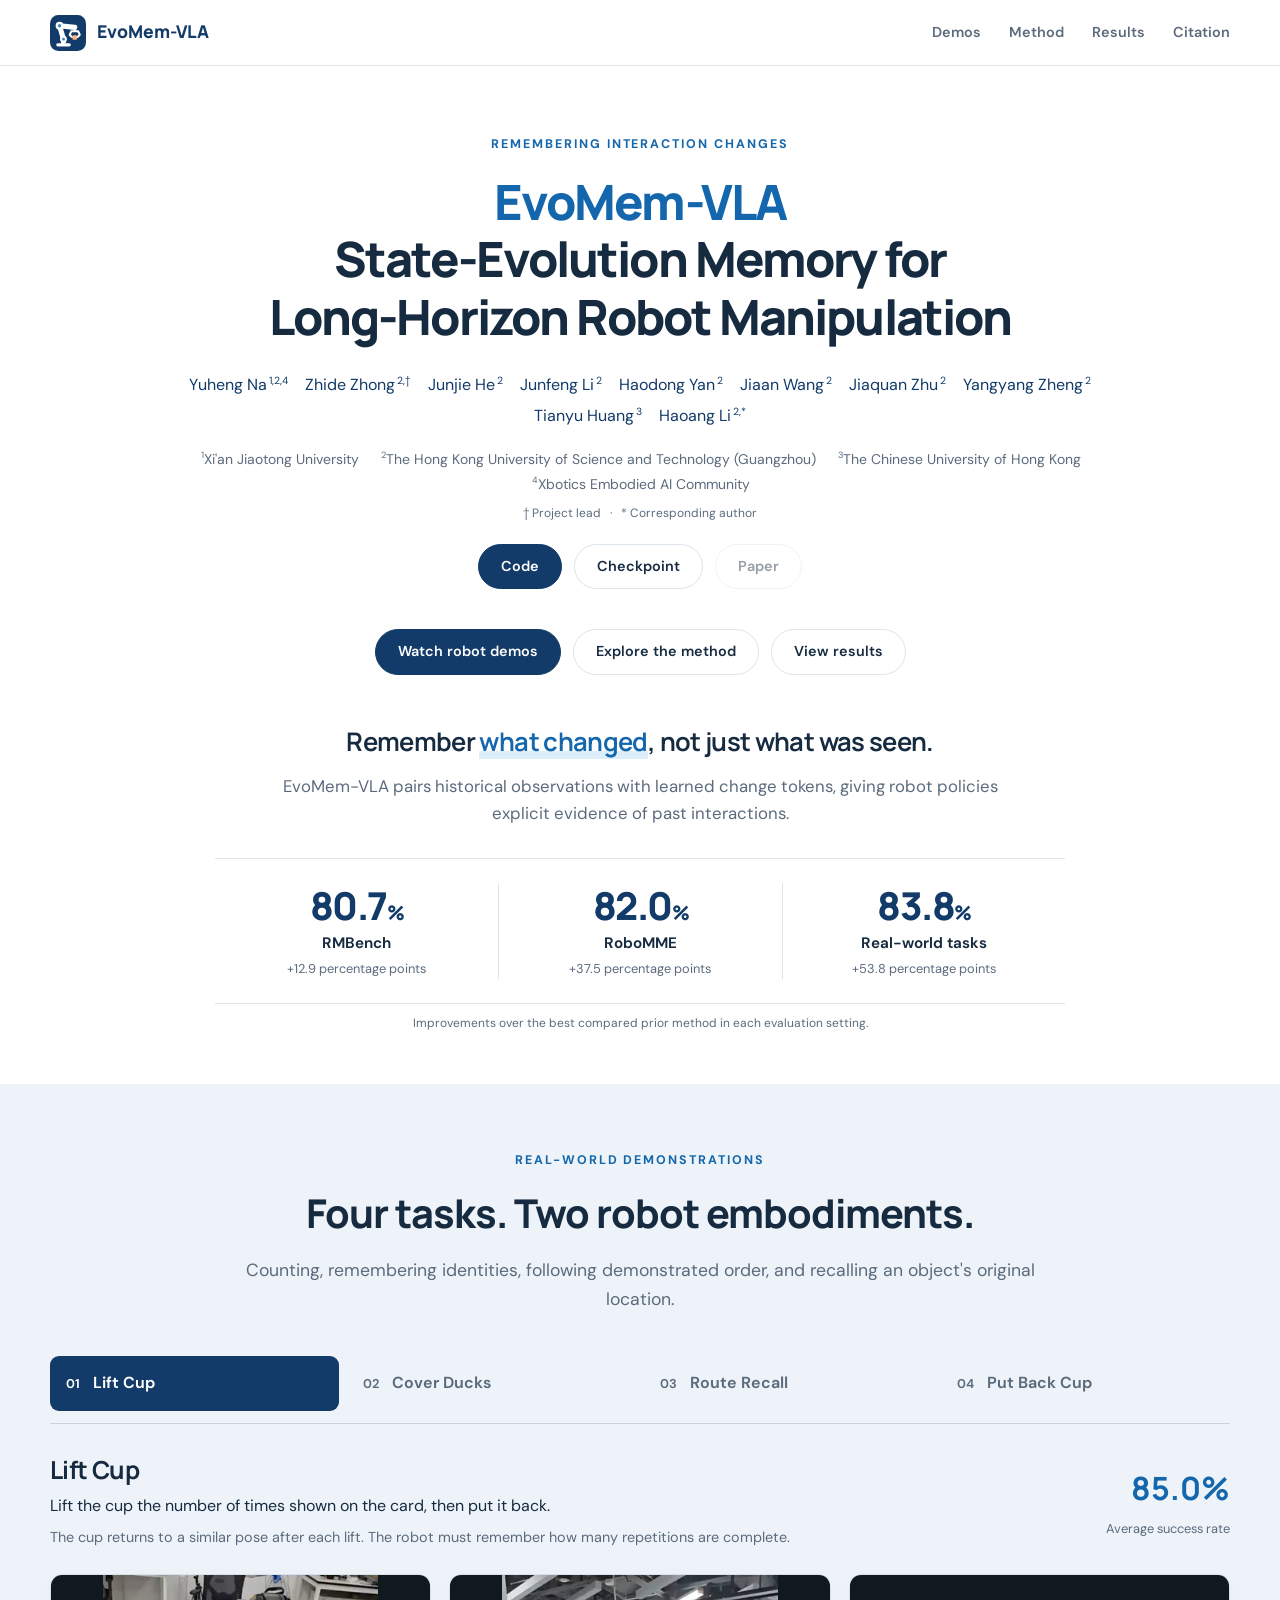
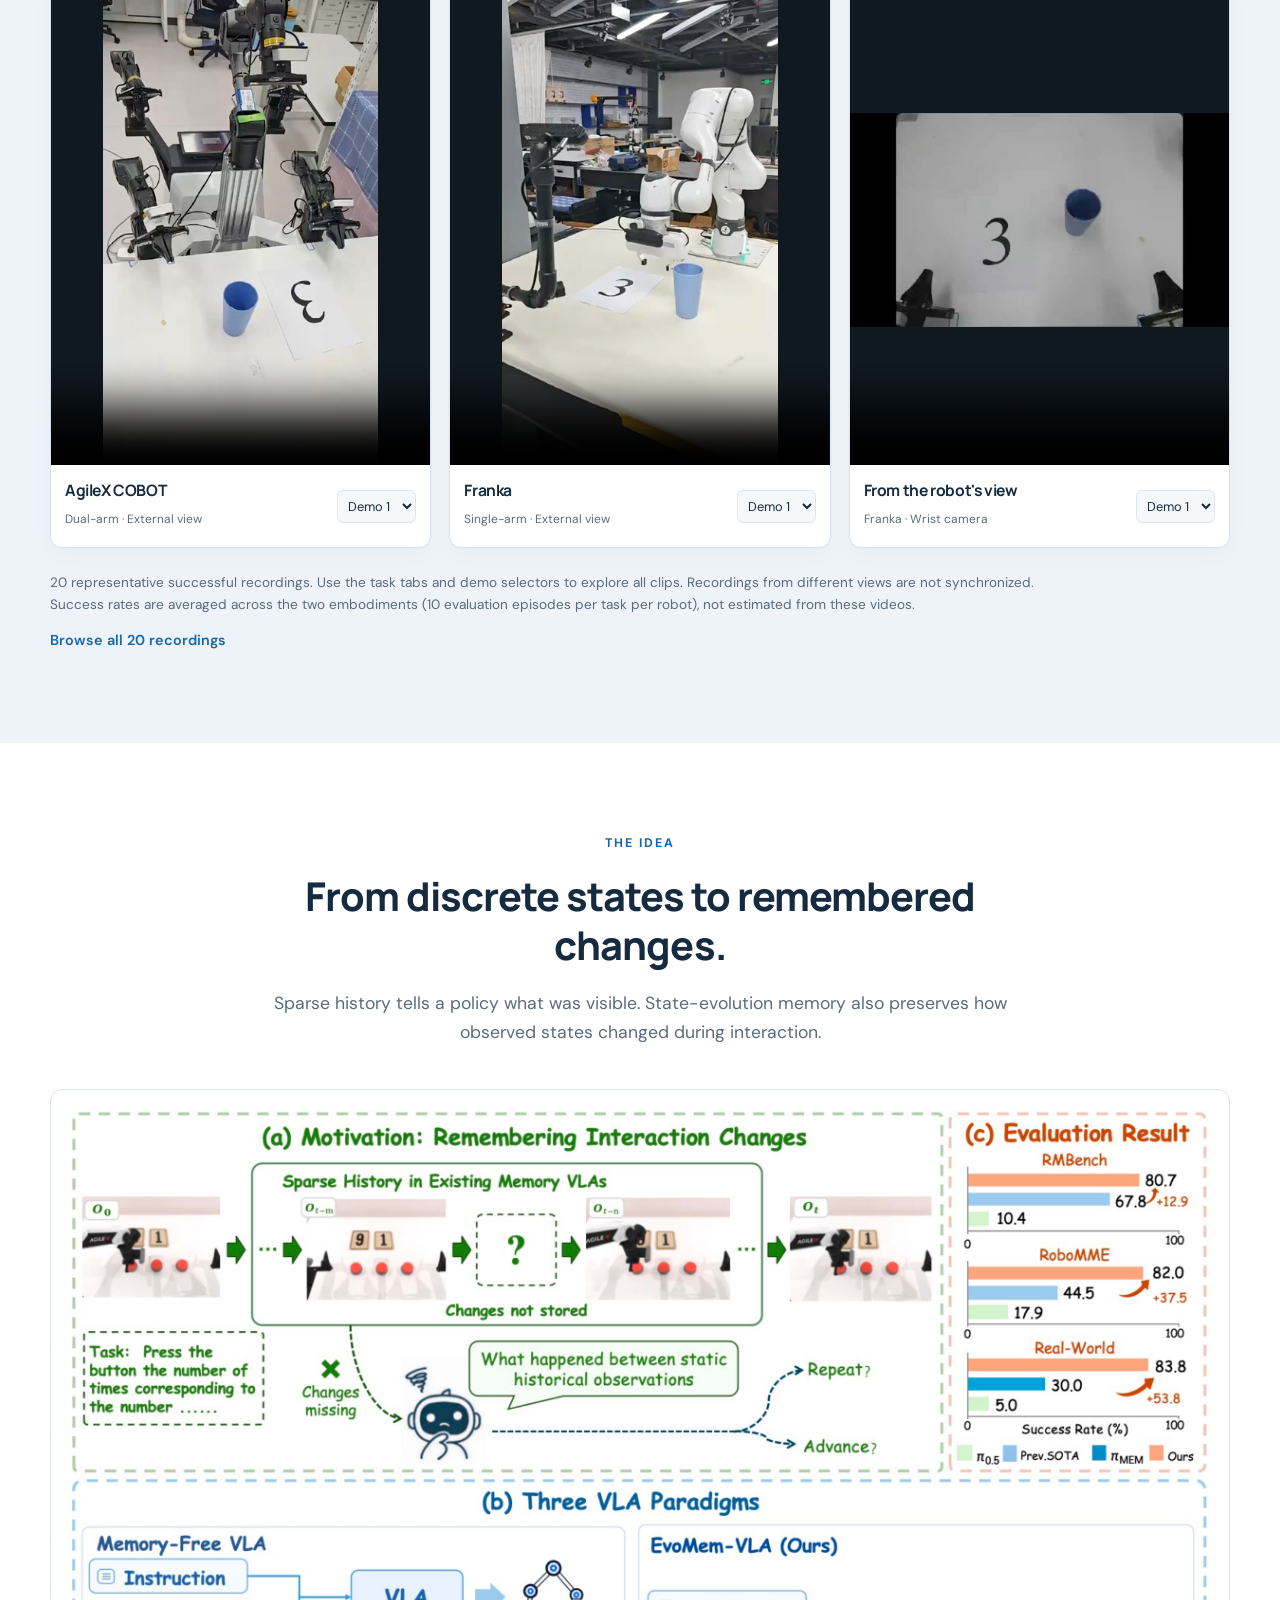
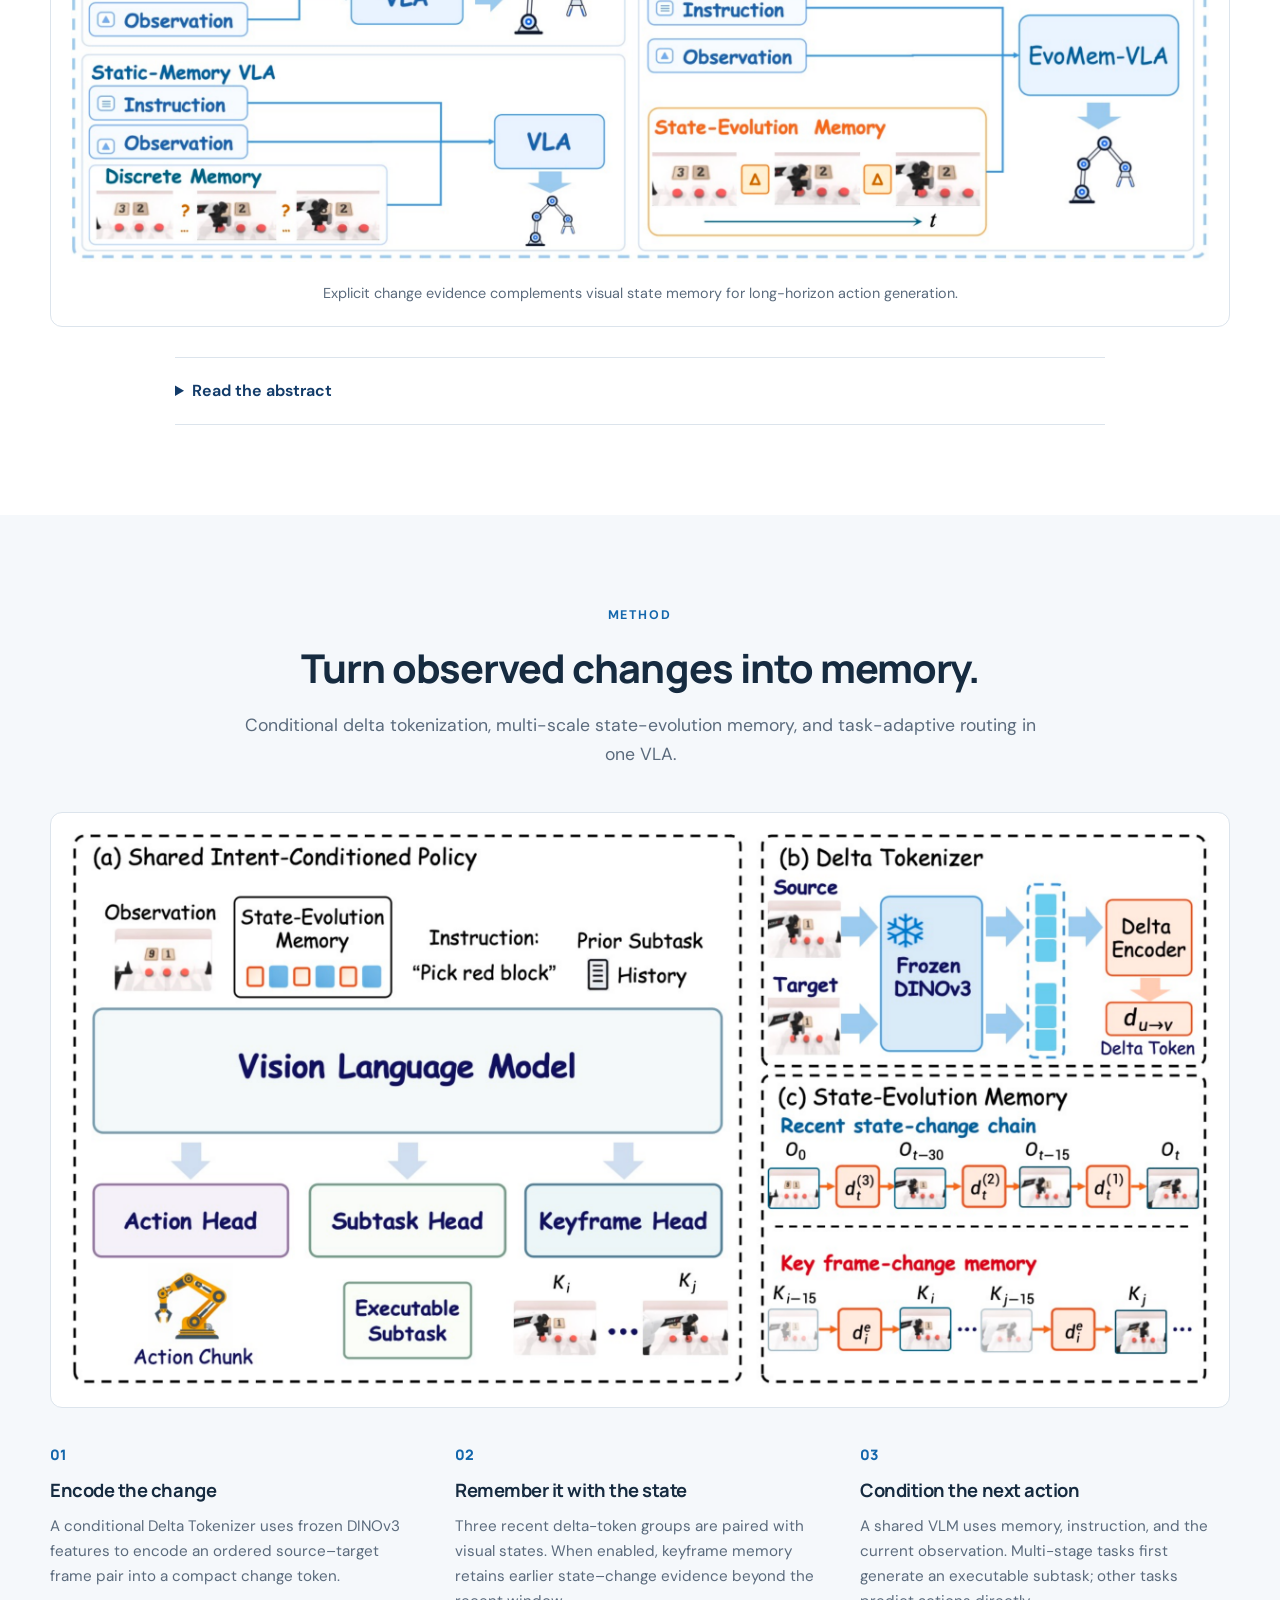
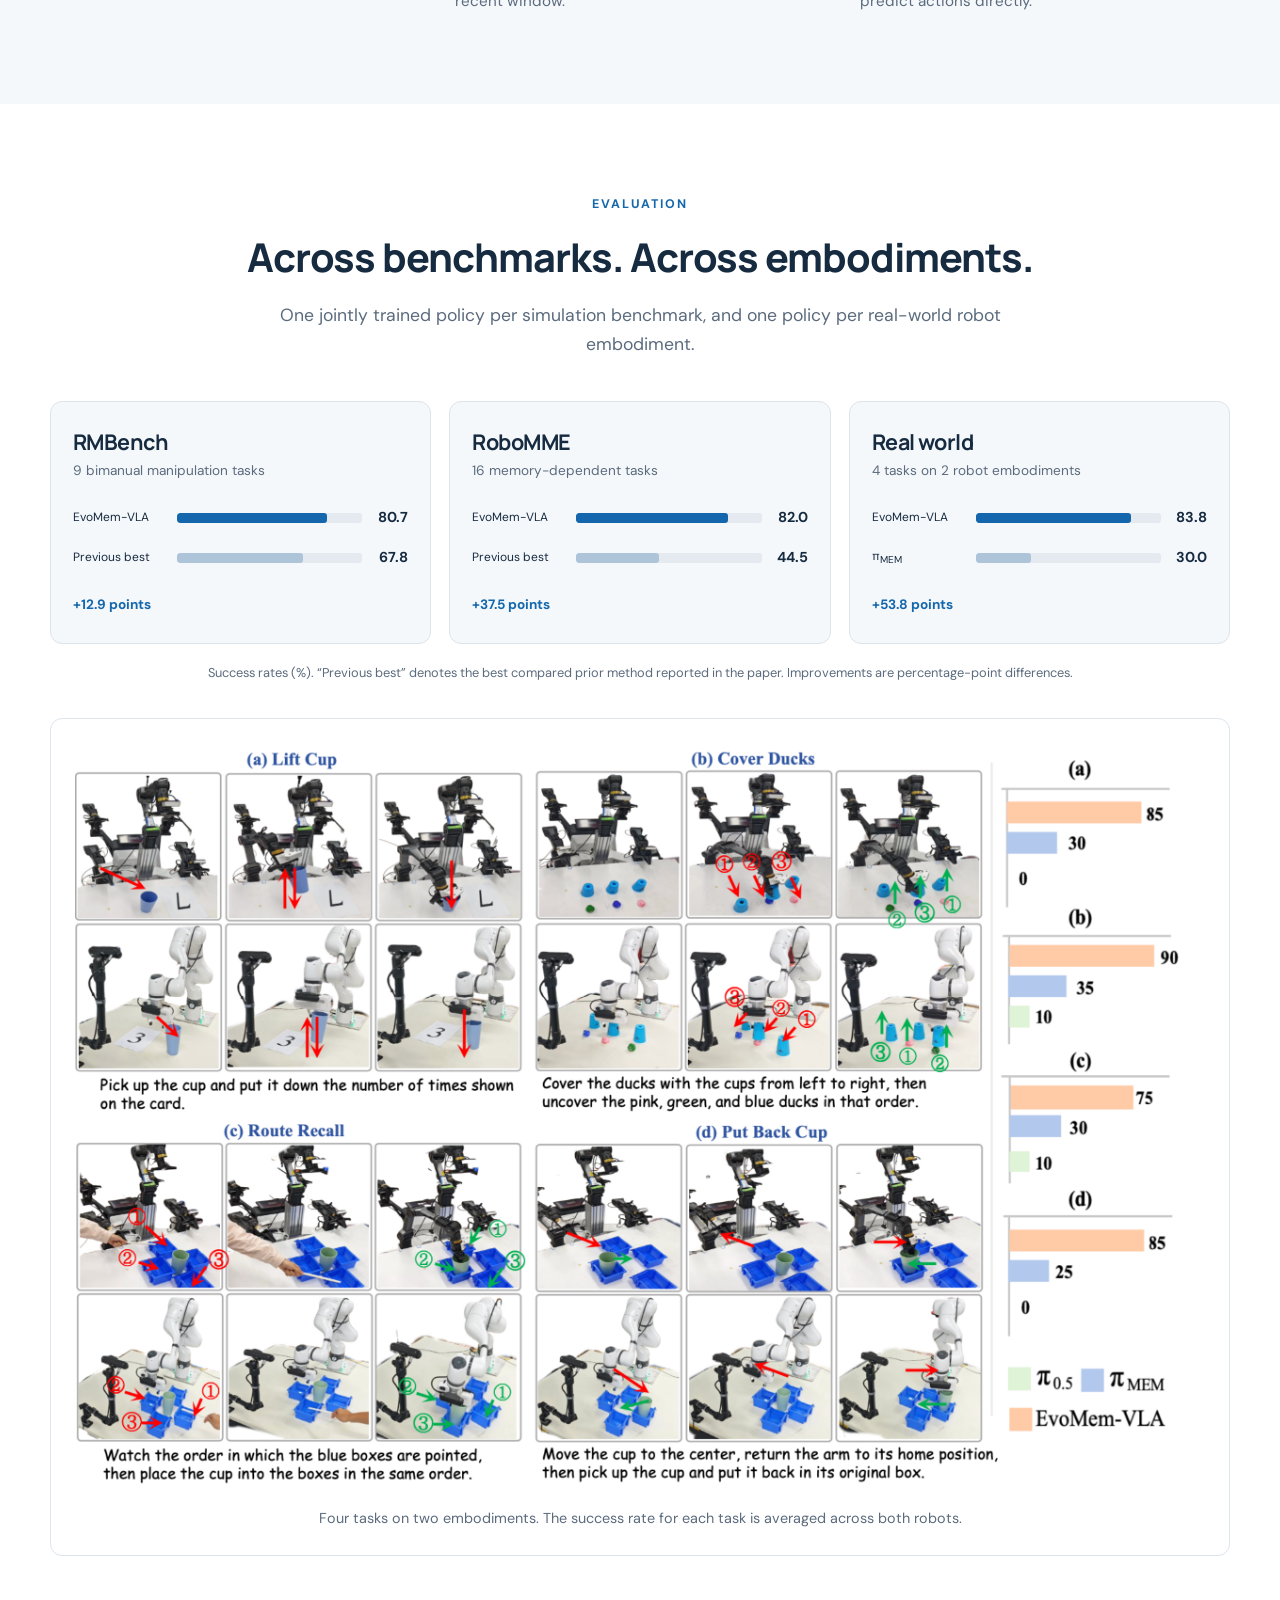
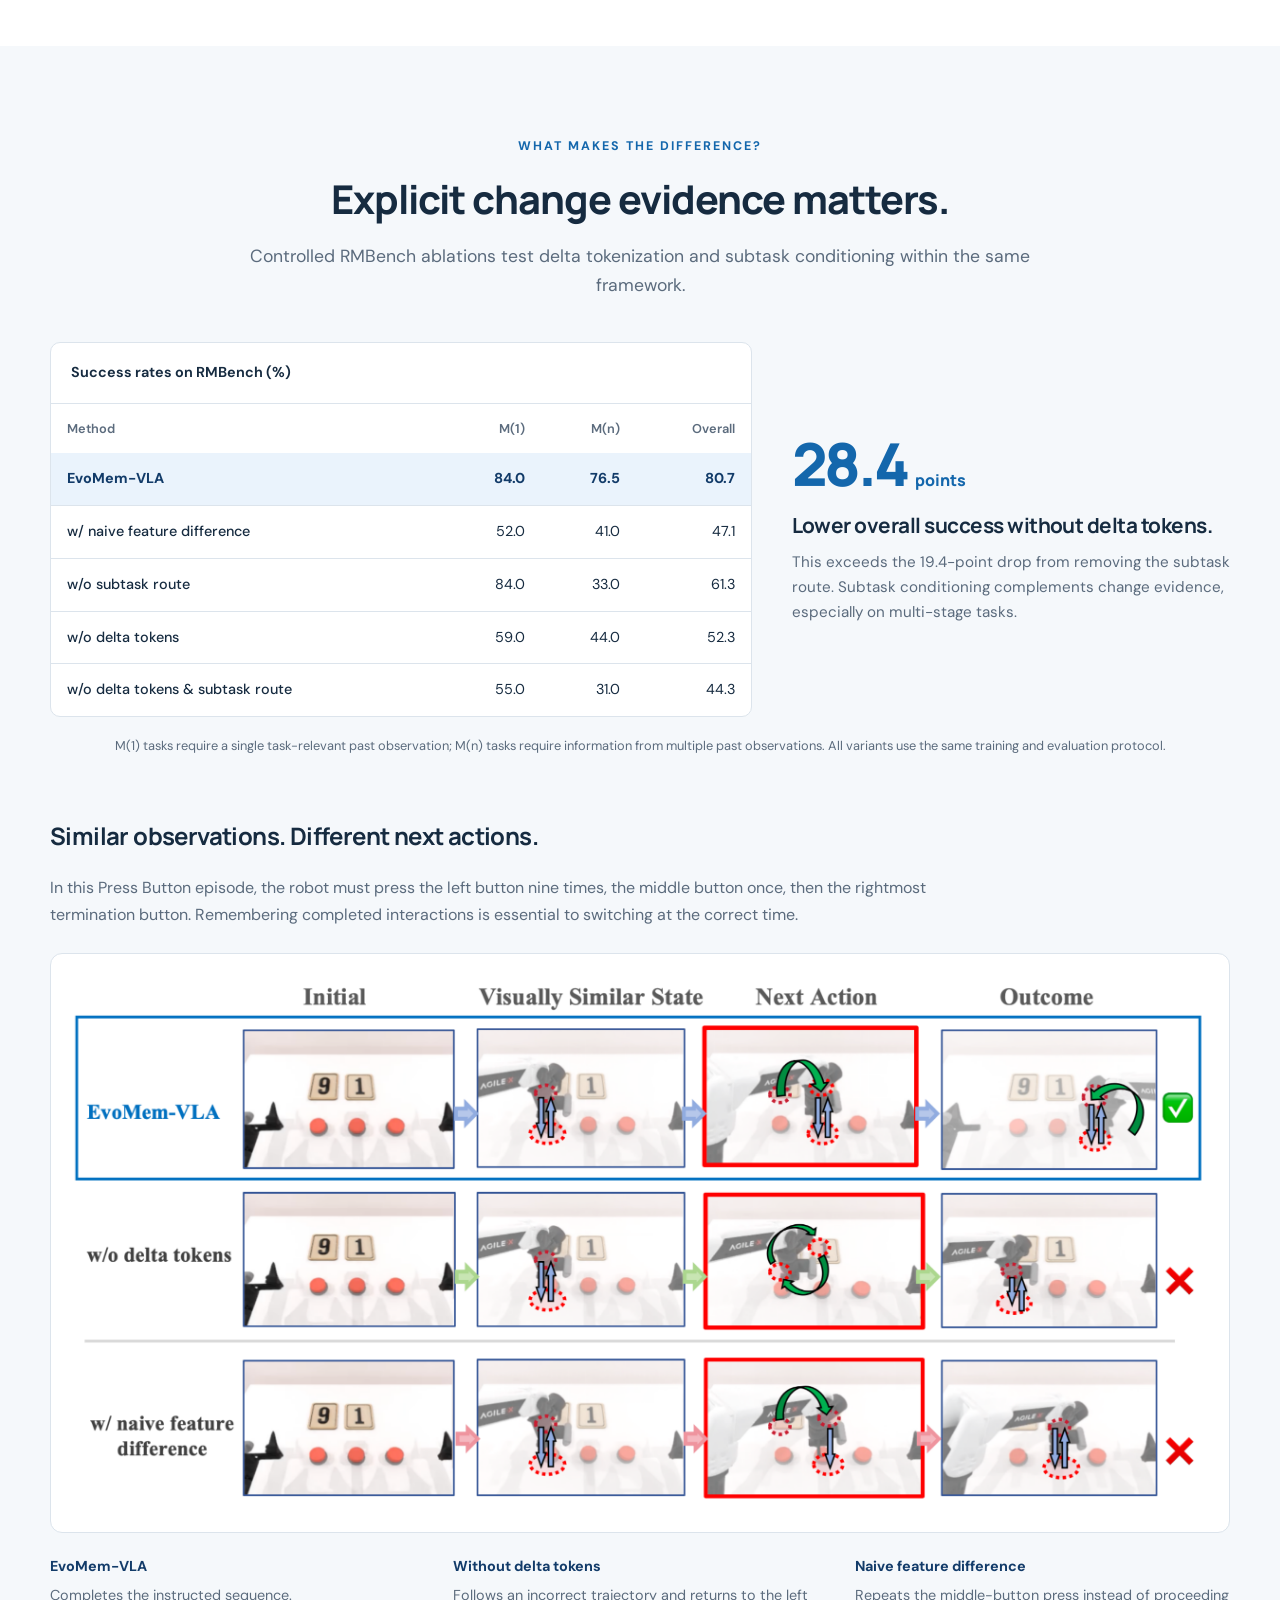
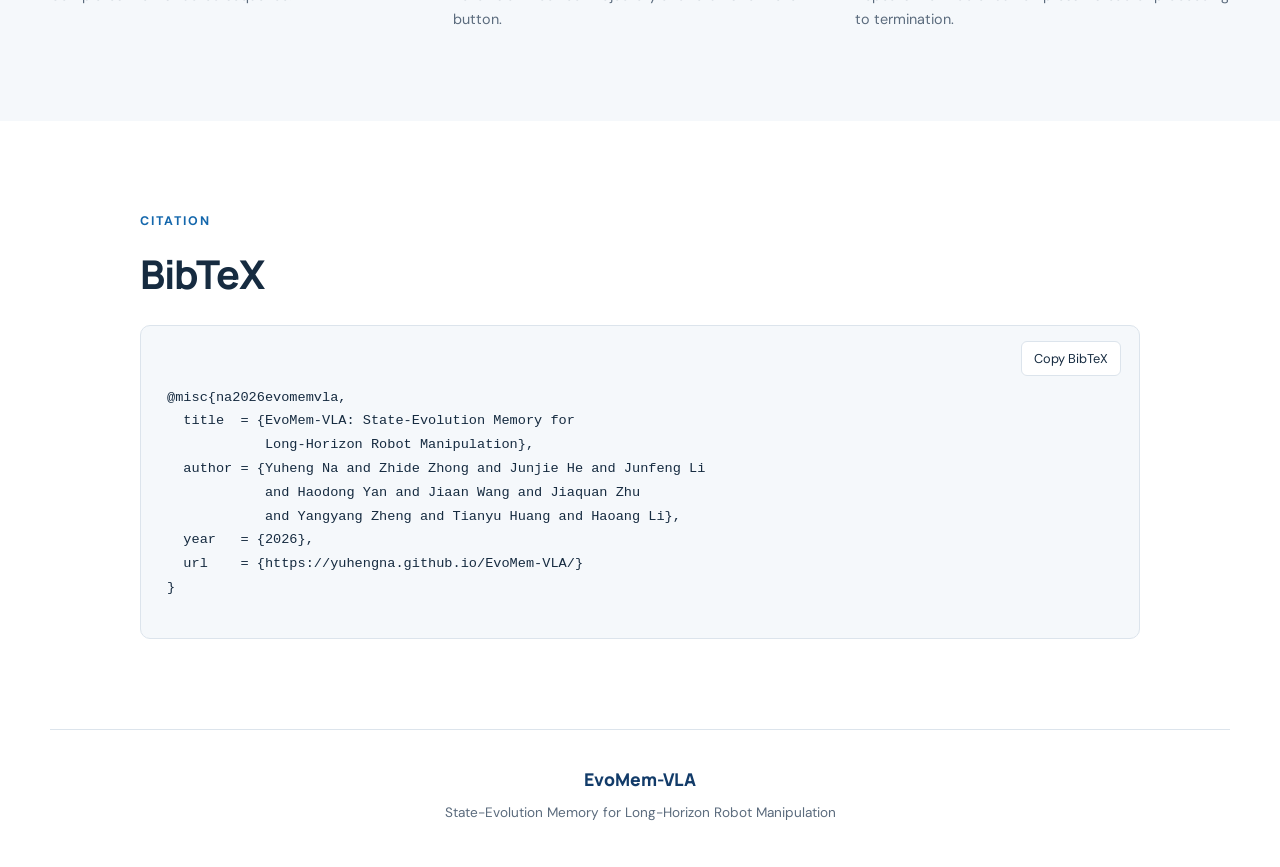
==== commit f69a53a5: "Add release links and correct Route Recall head-camera demo" ====
--- a/index.html
+++ b/index.html
@@ -27,6 +27,8 @@
     </div>
     <div class="affiliations"><span><sup>1</sup>Xi'an Jiaotong University</span><span><sup>2</sup>The Hong Kong University of Science and Technology (Guangzhou)</span><span><sup>3</sup>The Chinese University of Hong Kong</span><span><sup>4</sup>Xbotics Embodied AI Community</span></div>
     <p class="corresponding">† Project lead &nbsp; · &nbsp; * Corresponding author</p>
+    <div class="hero-links resource-links" aria-label="Project resources"><a class="button primary" href="https://github.com/YuhengNa/EvoMem-VLA-Code" target="_blank" rel="noopener">Code</a><button class="button" id="checkpoint-button" type="button" aria-controls="release-status">Checkpoint</button><button class="button" type="button" disabled title="The arXiv link will be added later.">Paper</button></div>
+    <p id="release-status" class="release-status" role="status" aria-live="polite"></p>
     <div class="hero-links"><a class="button primary" href="#demos">Watch robot demos</a><a class="button" href="#method">Explore the method</a><a class="button" href="#results">View results</a></div>
     <p class="hero-insight">Remember <em>what changed</em>, not just what was seen.</p>
     <p class="hero-description">EvoMem-VLA pairs historical observations with learned change tokens, giving robot policies explicit evidence of past interactions.</p>
@@ -52,7 +54,7 @@
         <div class="video-grid">
           <article class="video-card"><video id="video-agilex" controls playsinline preload="none" poster="assets/videos/01_lift_cup/agilex_external_demo_01.jpg" src="assets/videos/01_lift_cup/agilex_external_demo_01.mp4" aria-label="Lift Cup on AgileX COBOT, external view"></video><div class="video-meta"><div><h4>AgileX COBOT</h4><span>Dual-arm · External view</span></div><label><span class="sr-only">Choose AgileX demonstration</span><select id="select-agilex"><option value="0">Demo 1</option><option value="1">Demo 2</option></select></label></div></article>
           <article class="video-card"><video id="video-franka" controls playsinline preload="none" poster="assets/videos/01_lift_cup/franka_external_demo_01.jpg" src="assets/videos/01_lift_cup/franka_external_demo_01.mp4" aria-label="Lift Cup on Franka, external view"></video><div class="video-meta"><div><h4>Franka</h4><span>Single-arm · External view</span></div><label><span class="sr-only">Choose Franka demonstration</span><select id="select-franka"><option value="0">Demo 1</option><option value="1">Demo 2</option></select></label></div></article>
-          <article class="video-card"><video id="video-wrist" controls playsinline preload="none" poster="assets/videos/01_lift_cup/franka_wrist_demo_01.jpg" src="assets/videos/01_lift_cup/franka_wrist_demo_01.mp4" aria-label="Lift Cup on Franka, wrist-camera view"></video><div class="video-meta"><div><h4>From the robot's view</h4><span>Franka · Wrist camera</span></div><label><span class="sr-only">Choose wrist-camera demonstration</span><select id="select-wrist"><option value="0">Demo 1</option><option value="1">Demo 2</option></select></label></div></article>
+          <article class="video-card"><video id="video-wrist" controls playsinline preload="none" poster="assets/videos/01_lift_cup/franka_wrist_demo_01.jpg" src="assets/videos/01_lift_cup/franka_wrist_demo_01.mp4" aria-label="Lift Cup on Franka, wrist-camera view"></video><div class="video-meta"><div><h4>From the robot's view</h4><span id="robot-view-description">Franka · Wrist camera</span></div><label><span class="sr-only">Choose robot-camera demonstration</span><select id="select-wrist"><option value="0">Demo 1</option><option value="1">Demo 2</option></select></label></div></article>
         </div>
       </div>
       <p class="demo-note">20 representative successful recordings. Use the task tabs and demo selectors to explore all clips. Recordings from different views are not synchronized. Success rates are averaged across the two embodiments (10 evaluation episodes per task per robot), not estimated from these videos.</p>
--- a/styles.css
+++ b/styles.css
@@ -1,4 +1,5 @@
 @import url('https://fonts.googleapis.com/css2?family=DM+Sans:wght@400;450;500;550;600;650;700&family=Manrope:wght@400;500;600;650;700;750;800&display=swap');
+.resource-links{margin-top:18px}.release-status{min-height:1.5em;margin:7px 0 12px;color:var(--blue);font-size:.85rem}.button:disabled{opacity:.45;cursor:default}.button:disabled:hover{background:white;border-color:var(--line)}
 :root{--ink:#162b40;--muted:#5b6b7d;--blue:#1467ac;--navy:#123b69;--accent:#ee854e;--line:#dce4ec;--soft:#f5f8fb;--white:#fff;font-family:'DM Sans',system-ui,sans-serif;color:var(--ink);font-synthesis:none;scroll-behavior:smooth;scroll-padding-top:90px}
 *{box-sizing:border-box}body{margin:0;line-height:1.65;background:#fff}a{color:var(--blue);text-decoration:none}a:hover{text-decoration:underline}button,select{font:inherit}button,a,select{touch-action:manipulation}button{cursor:pointer}img{max-width:100%;height:auto;display:block}figure{margin:0}h1,h2,h3,h4,p{margin-top:0}h1,h2,h3,h4{font-family:'Manrope',system-ui,sans-serif;line-height:1.25;letter-spacing:-.025em}h2{font-size:clamp(1.8rem,3.1vw,2.65rem);font-weight:750;margin-bottom:18px}h3{font-size:1.25rem}sup{font-size:.65em;margin-left:2px}strong{font-weight:700}.wrap{width:min(1180px,calc(100% - 64px));margin-inline:auto}.section{padding:90px 0}.soft-section{background:var(--soft)}.section-heading{max-width:810px;text-align:center;margin:0 auto 42px}.section-heading>p:last-child{font-size:1.1rem;color:var(--muted);margin-bottom:0}.eyebrow{text-transform:uppercase;letter-spacing:.16em;font-weight:700;font-size:.78rem;color:var(--blue);margin:0 0 18px}.site-header{position:sticky;top:0;z-index:10;background:rgba(255,255,255,.96);border-bottom:1px solid var(--line);backdrop-filter:blur(12px)}.nav{display:flex;justify-content:space-between;gap:24px;align-items:center;min-height:65px}.wordmark{font-family:Manrope,sans-serif;font-weight:800;color:var(--navy);font-size:1.1rem;white-space:nowrap}.brand-icon{display:inline-block;width:36px;height:36px;vertical-align:middle;margin-right:7px}.nav-links{display:flex;gap:28px;font-size:.9rem;font-weight:600}.nav-links a{color:var(--muted)}.nav-links a:hover{color:var(--blue)}.hero{text-align:center;padding:68px 0 50px}.hero h1{font-size:clamp(2rem,3.8vw,3.2rem);font-weight:800;line-height:1.19;max-width:1100px;margin:0 auto 26px;letter-spacing:-.04em}.hero h1>span{color:var(--blue)}.authors{max-width:960px;margin:auto;display:flex;flex-wrap:wrap;justify-content:center;gap:4px 17px;font-size:1rem;color:var(--navy)}.authors>span{white-space:nowrap}.affiliations{max-width:950px;margin:18px auto 0;font-size:.875rem;color:var(--muted);display:flex;flex-wrap:wrap;justify-content:center;gap:2px 20px}.corresponding{font-size:.75rem;color:var(--muted);margin:8px 0 20px}.hero-links{display:flex;justify-content:center;gap:12px;flex-wrap:wrap}.button{display:inline-flex;align-items:center;justify-content:center;min-height:43px;padding:10px 22px;border-radius:24px;border:1px solid var(--line);font-weight:600;color:var(--ink);background:white;font-size:.9rem}.button:hover{background:#edf4fa;text-decoration:none;border-color:#b2cde5}.primary{background:var(--navy);color:white;border-color:var(--navy)}.primary:hover{background:var(--blue);color:white}.hero-insight{font-family:Manrope,sans-serif;font-size:clamp(1.25rem,2vw,1.7rem);font-weight:650;margin:46px 0 10px;letter-spacing:-.025em}.hero-insight em{font-style:normal;color:var(--blue);box-shadow:inset 0 -8px #dceefa}.hero-description{max-width:760px;margin:0 auto 30px;color:var(--muted);font-size:1.05rem}.hero-metrics{display:grid;grid-template-columns:repeat(3,1fr);max-width:850px;margin:auto;padding:24px 0;border-block:1px solid var(--line)}.hero-metrics>div{display:flex;flex-direction:column;gap:2px}.hero-metrics>div+div{border-left:1px solid var(--line)}.hero-metrics strong{color:var(--navy);font-family:Manrope,sans-serif;font-size:2.4rem;line-height:1.2;font-weight:800;letter-spacing:-.04em}.hero-metrics strong span{font-size:1.25rem}.hero-metrics>div>span{font-size:.95rem;font-weight:650}.hero-metrics small{font-size:.8rem;color:var(--muted)}.metric-note{font-size:.75rem;color:var(--muted);margin:10px 0 0}.demos-section{background:#edf3f8;padding-top:66px}.task-tabs{display:grid;grid-template-columns:repeat(4,1fr);gap:8px;border-bottom:1px solid #c6d3df;padding-bottom:12px}.task-tabs button{border:1px solid transparent;border-radius:9px;padding:13px 15px;text-align:left;background:transparent;color:var(--muted);font-size:.8rem;font-weight:650;display:flex;align-items:center;gap:13px}.task-tabs button span{font-size:1rem}.task-tabs button:hover{background:#e2ebf4}.task-tabs [aria-selected=true]{background:var(--navy);color:white}.task-tabs [aria-selected=true]:hover{background:var(--navy)}.task-description{display:flex;align-items:center;justify-content:space-between;gap:32px;margin:30px 0 24px}.task-description h3{margin:0 0 8px;font-size:1.55rem}.task-description p{margin:0;max-width:790px}.memory-note{color:var(--muted);font-size:.9rem;margin-top:7px!important}.task-result{text-align:right;min-width:175px}.task-result strong{font-size:2rem;font-family:Manrope,sans-serif;color:var(--blue);display:block}.task-result span{font-size:.8rem;color:var(--muted)}.video-grid{display:grid;grid-template-columns:repeat(3,minmax(0,1fr));gap:18px}.video-card{overflow:hidden;background:#fff;border:1px solid #d6e1eb;border-radius:12px;box-shadow:0 7px 22px #17385707}.video-card video{width:100%;aspect-ratio:4/3;object-fit:contain;background:#101820;display:block}.video-meta{display:flex;justify-content:space-between;gap:10px;align-items:center;padding:16px 14px}.video-meta h4{margin:0 0 4px;font-size:.98rem}.video-meta span{font-size:.75rem;color:var(--muted)}select{max-width:95px;background:#f5f8fb;color:var(--ink);border:1px solid var(--line);border-radius:6px;padding:6px;font-size:.8rem}select:disabled{opacity:.6}.demo-note{font-size:.85rem;color:var(--muted);max-width:1000px;margin:24px 0 10px}.text-link{font-weight:600;font-size:.9rem}.paper-figure{background:white;border:1px solid var(--line);border-radius:12px;padding:20px;overflow:hidden}.paper-figure a{display:block}.paper-figure img{width:100%;border-radius:3px}.paper-figure figcaption{text-align:center;color:var(--muted);font-size:.9rem;margin:20px 8px 0}.abstract{max-width:930px;margin:30px auto 0;border-block:1px solid var(--line)}summary{cursor:pointer;list-style-position:inside;font-weight:650;padding:20px 0;color:var(--navy)}.abstract p{font-size:1rem;color:var(--muted);line-height:1.8;text-align:left;margin-bottom:26px}.method-steps{display:grid;grid-template-columns:repeat(3,1fr);gap:35px;margin-top:35px}.step-number{color:var(--blue);font-family:Manrope,sans-serif;font-size:.9rem;font-weight:800;display:block;margin-bottom:12px}.method-steps h3{font-size:1.15rem;margin-bottom:12px}.method-steps p{color:var(--muted);font-size:.95rem;margin:0}.benchmark-grid{display:grid;grid-template-columns:repeat(3,1fr);gap:18px}.benchmark{padding:26px 22px;background:var(--soft);border:1px solid var(--line);border-radius:12px}.benchmark h3{font-size:1.35rem;margin:0 0 5px}.benchmark>p{font-size:.85rem;color:var(--muted);margin-bottom:24px}.bar-row{display:grid;grid-template-columns:95px 1fr 37px;gap:9px;align-items:center;margin:16px 0;font-size:.75rem}.bar-row>span{white-space:nowrap}.bar-row strong{text-align:right;font-size:.9rem}.bar-track{height:10px;background:#e5eaf0;border-radius:3px;overflow:hidden}.bar{height:100%;width:var(--score);border-radius:3px}.ours{background:var(--blue)}.prior{background:#adc4d9}.gain{font-size:.85rem;font-weight:700;color:var(--blue);display:inline-block;margin-top:8px}.chart-note{font-size:.8rem;color:var(--muted);text-align:center;margin:18px 0 35px}.results-figure{padding:24px}.ablation-layout{display:grid;grid-template-columns:1.6fr 1fr;gap:40px;align-items:center}.table-scroll{overflow-x:auto;border:1px solid var(--line);border-radius:10px;background:white}table{width:100%;border-collapse:collapse;font-size:.9rem;font-variant-numeric:tabular-nums}caption{text-align:left;padding:18px 20px;font-weight:650;border-bottom:1px solid var(--line)}th,td{padding:14px 16px;border-bottom:1px solid var(--line);white-space:nowrap;text-align:right}tr:last-child>*{border-bottom:0}th:first-child{text-align:left}tbody th{font-weight:500}thead th{font-size:.8rem;color:var(--muted);font-weight:600}.full-model{background:#eaf3fc;color:var(--navy)}.full-model>*{font-weight:750}.ablation-insight>strong{font-family:Manrope,sans-serif;font-weight:800;font-size:3.7rem;line-height:1;color:var(--blue);letter-spacing:-.055em}.ablation-insight>strong span{font-size:1rem;margin-left:8px;letter-spacing:0}.ablation-insight h3{font-size:1.3rem;margin:18px 0 12px}.ablation-insight p{font-size:.95rem;color:var(--muted);margin:0}.trajectory-intro{margin:65px 0 25px;max-width:940px}.trajectory-intro h3{font-size:1.5rem}.trajectory-intro p{color:var(--muted);margin:0}.trajectory-captions{display:grid;grid-template-columns:repeat(3,1fr);gap:28px;margin-top:22px}.trajectory-captions p{font-size:.9rem;color:var(--muted);margin:0}.trajectory-captions strong{display:block;color:var(--navy);margin-bottom:5px}.citation-section{max-width:1000px}.citation-section .section-heading{text-align:left;margin-left:0;margin-bottom:25px}.citation-box{position:relative;border:1px solid var(--line);border-radius:10px;background:var(--soft);padding:30px 26px 10px}.citation-box pre{overflow-x:auto;font-size:.85rem;line-height:1.75;margin:30px 0 10px}.copy-button{position:absolute;top:15px;right:18px;background:white;border:1px solid var(--line);border-radius:6px;padding:6px 12px;color:var(--ink);font-size:.8rem}.copy-button:hover{background:#e5edf5}#copy-status{font-size:.8rem;min-height:1.4em;margin:0;color:var(--blue)}.footer{padding:35px 0;border-top:1px solid var(--line);text-align:center}.footer>p{font-size:.85rem;color:var(--muted);margin:8px 0}.footer .footer-note{font-size:.75rem}a:focus-visible,button:focus-visible,summary:focus-visible,select:focus-visible,[tabindex]:focus-visible{outline:3px solid #e87838;outline-offset:4px}.sr-only{position:absolute;width:1px;height:1px;padding:0;margin:-1px;overflow:hidden;clip:rect(0,0,0,0);white-space:nowrap;border:0}.skip-link{position:fixed;top:-80px;left:20px;z-index:99;background:white;border:2px solid var(--blue);padding:10px}.skip-link:focus{top:10px}
 .video-card video{aspect-ratio:3/4;max-height:490px}
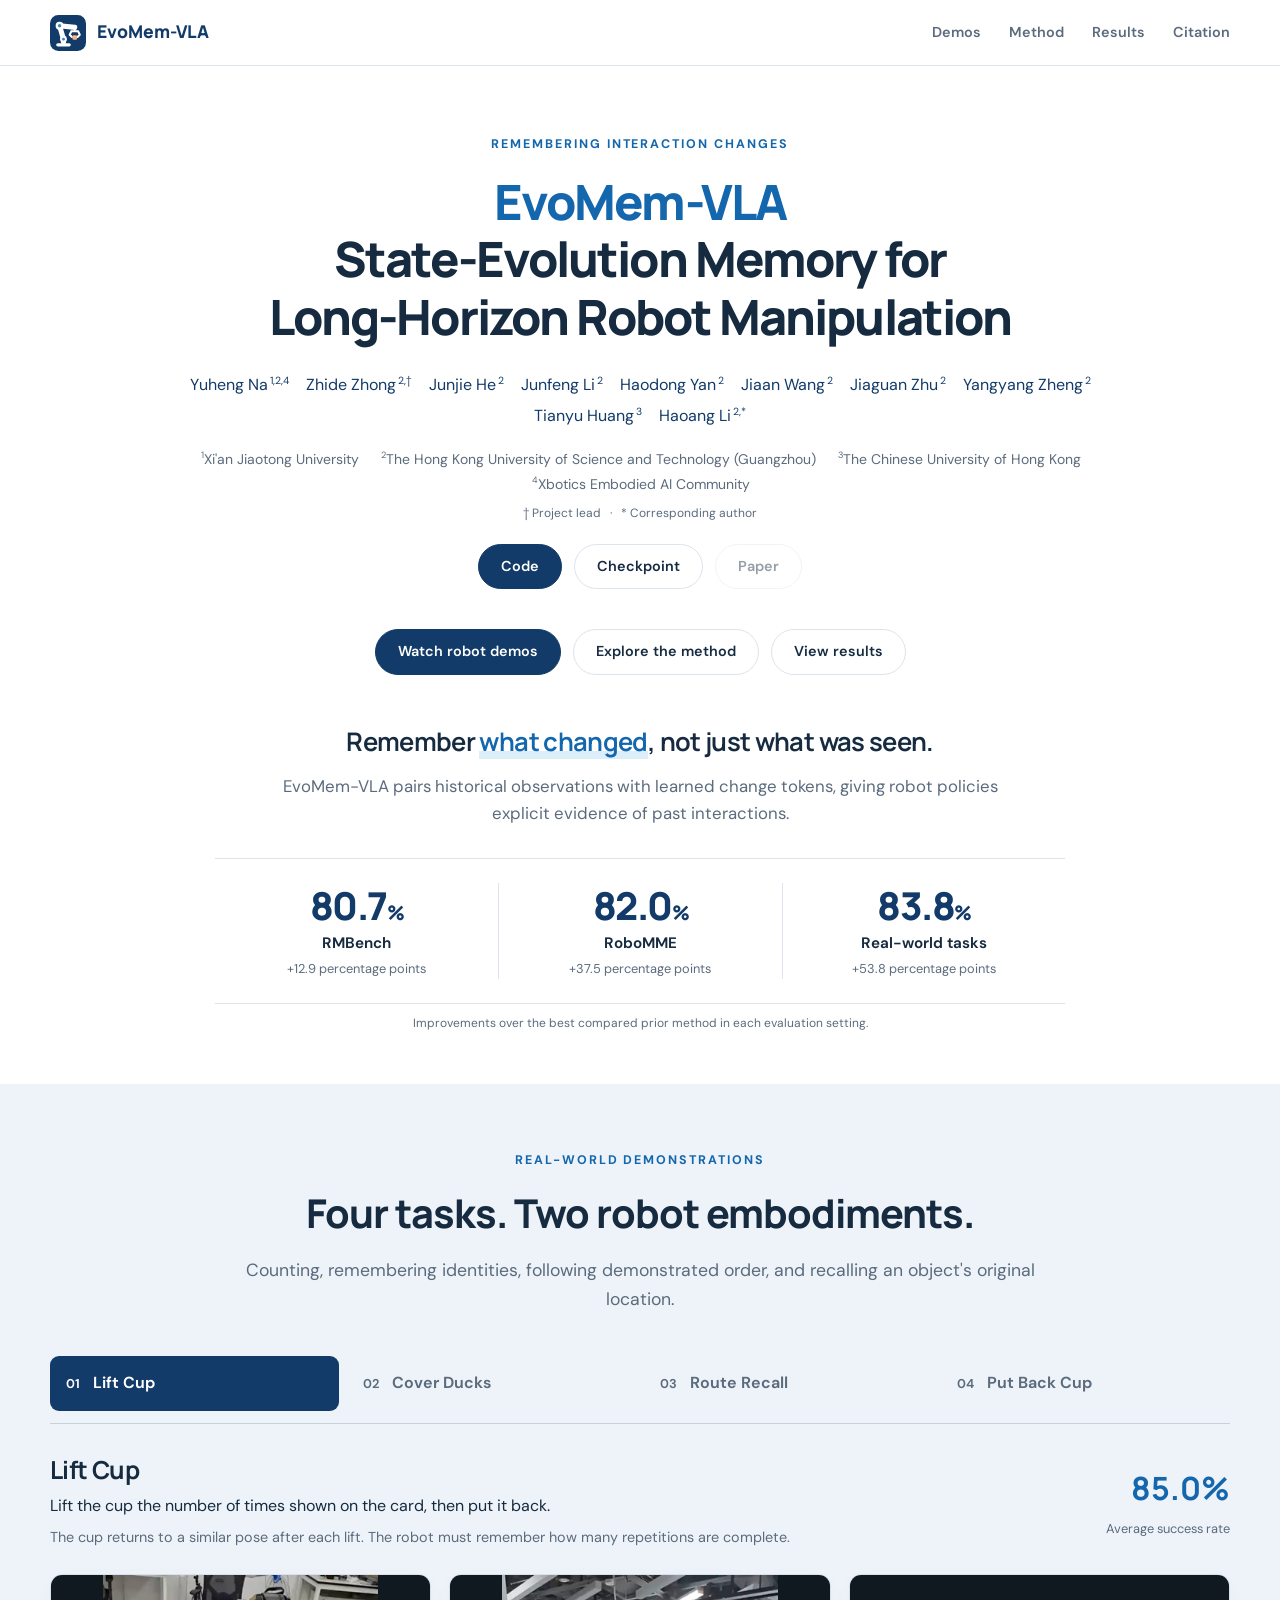
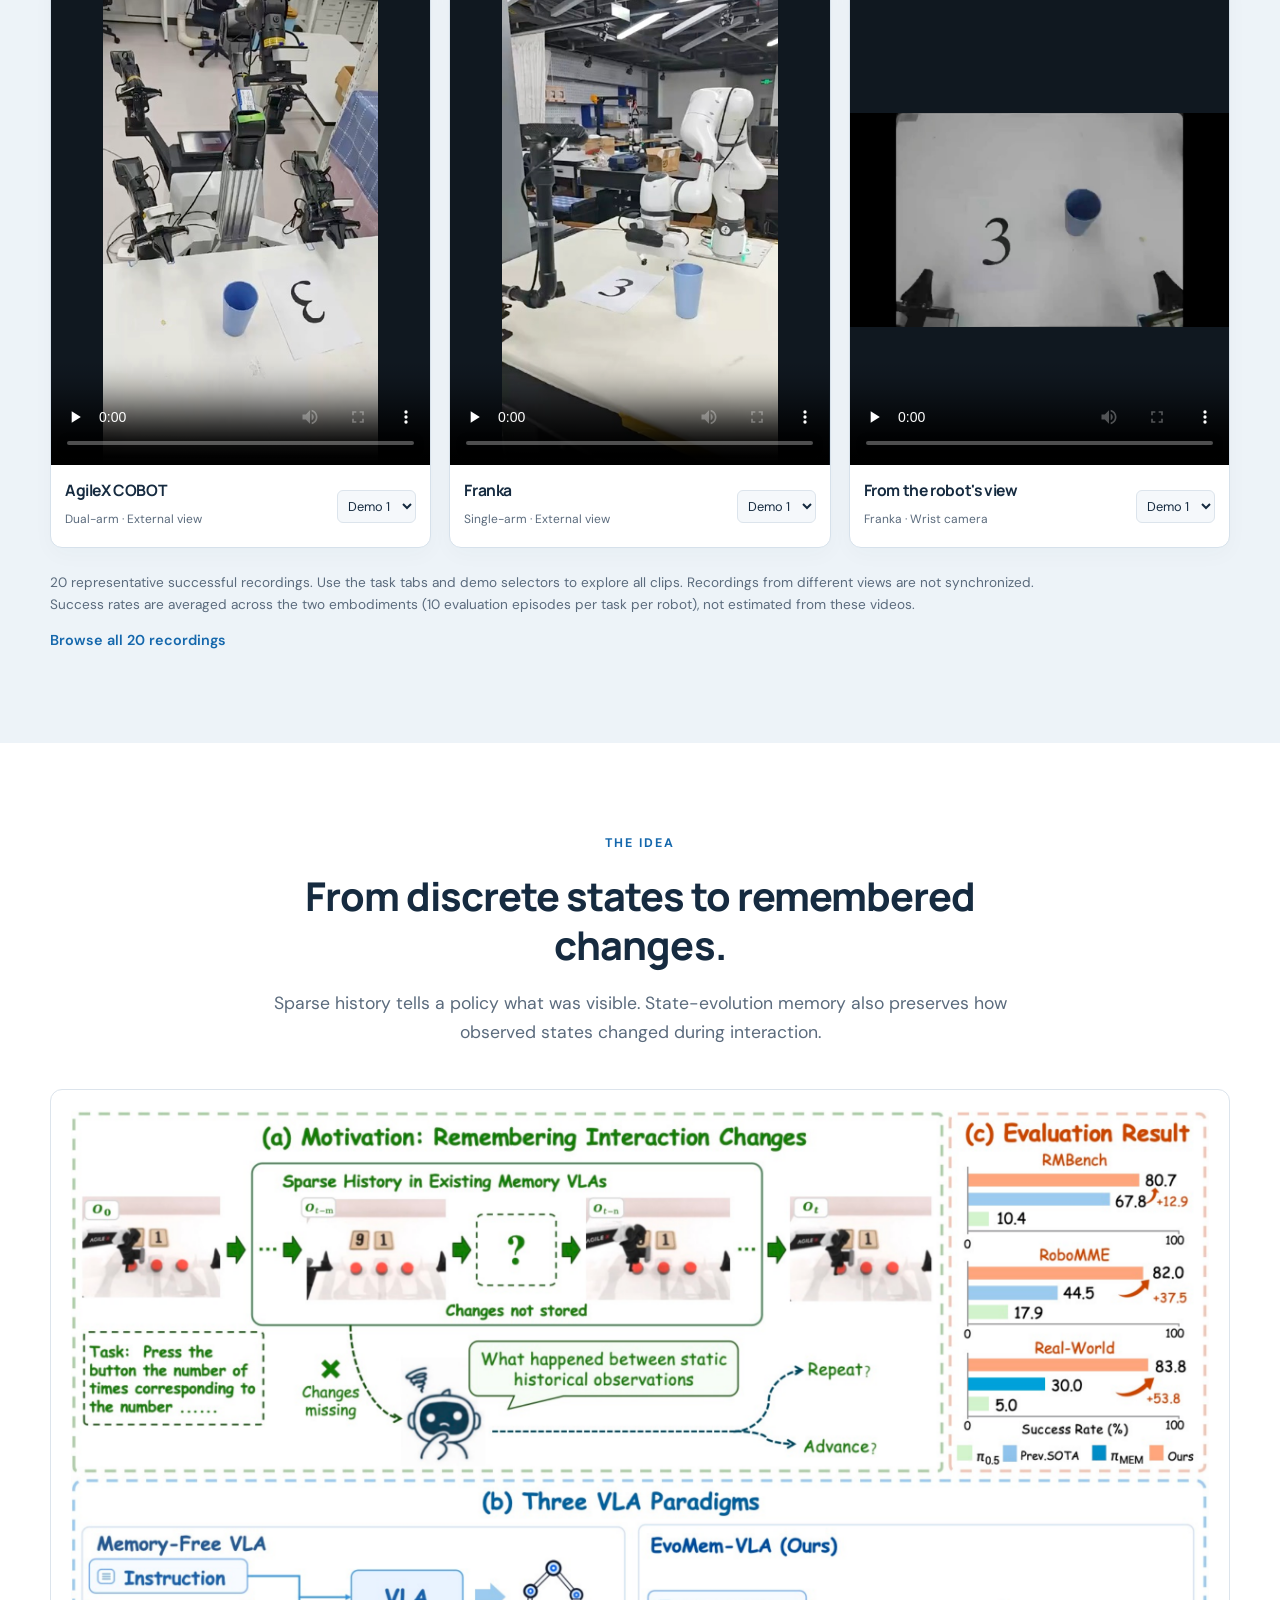
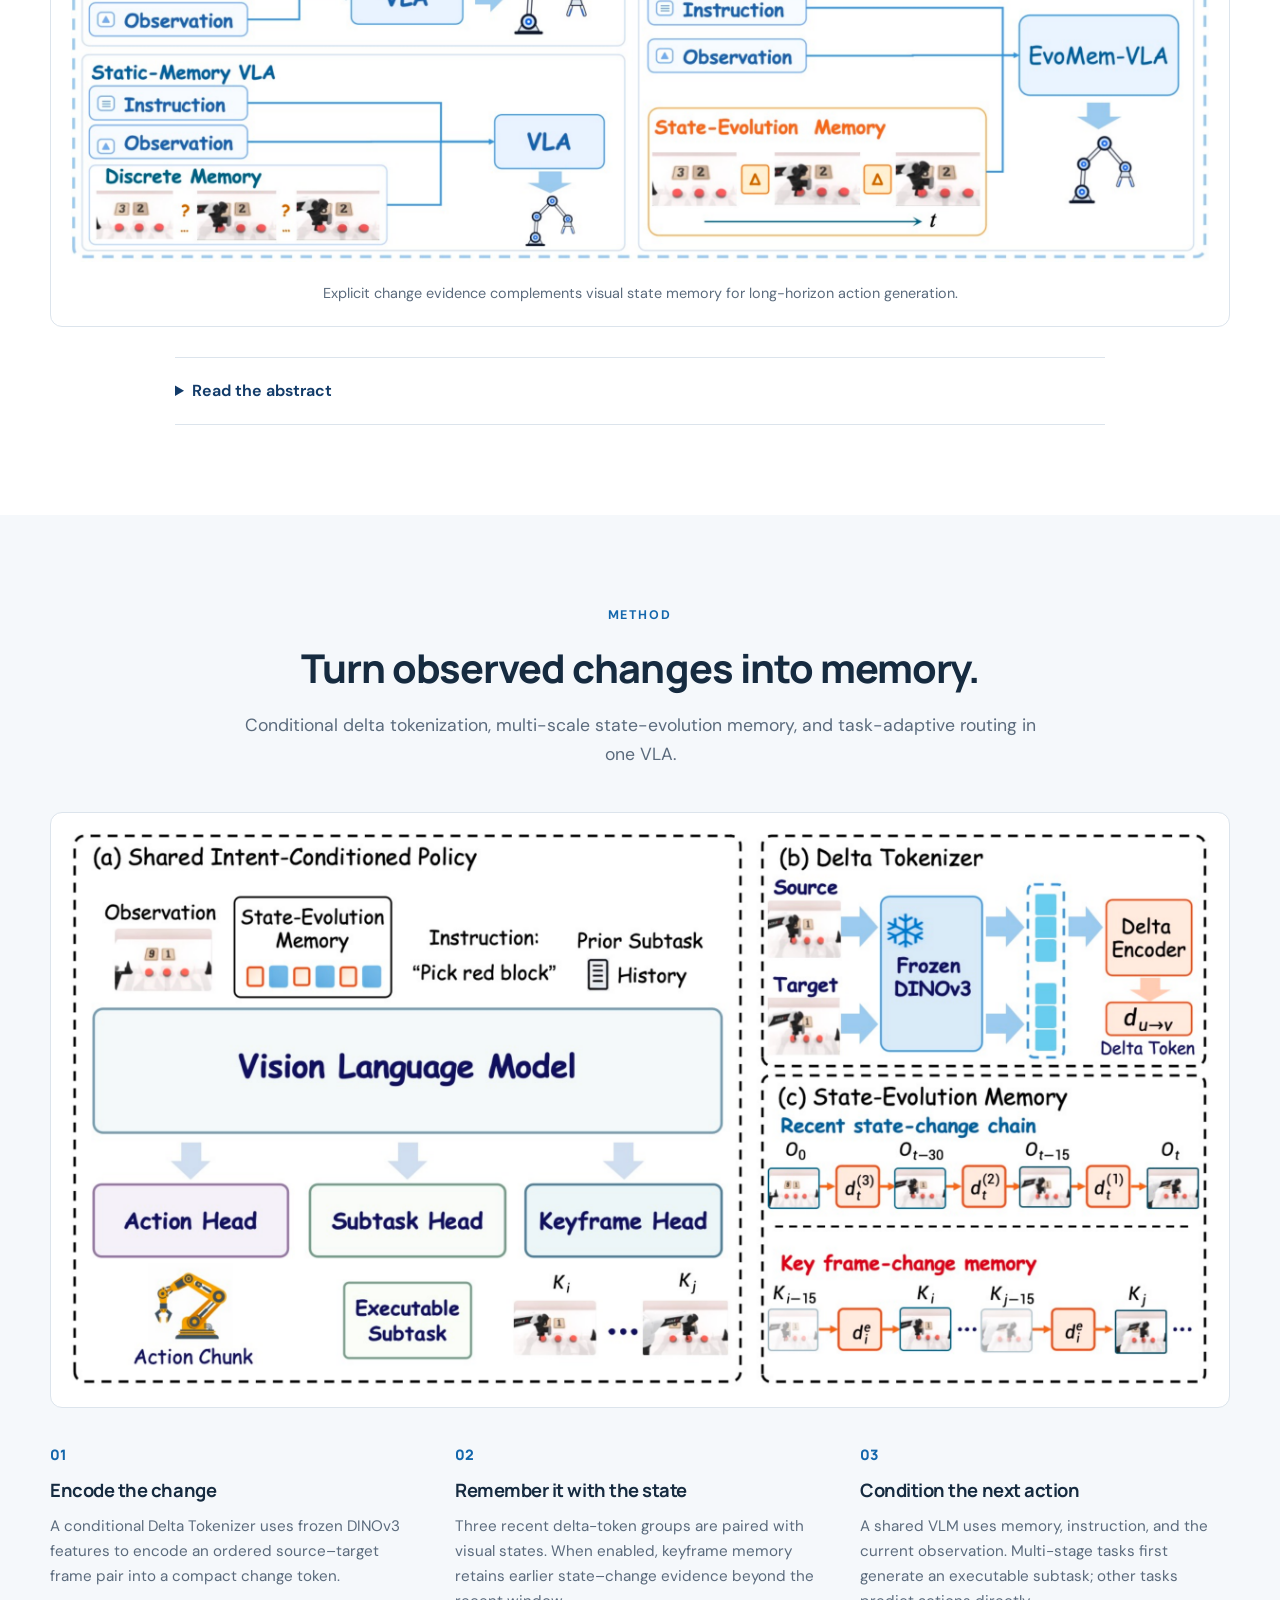
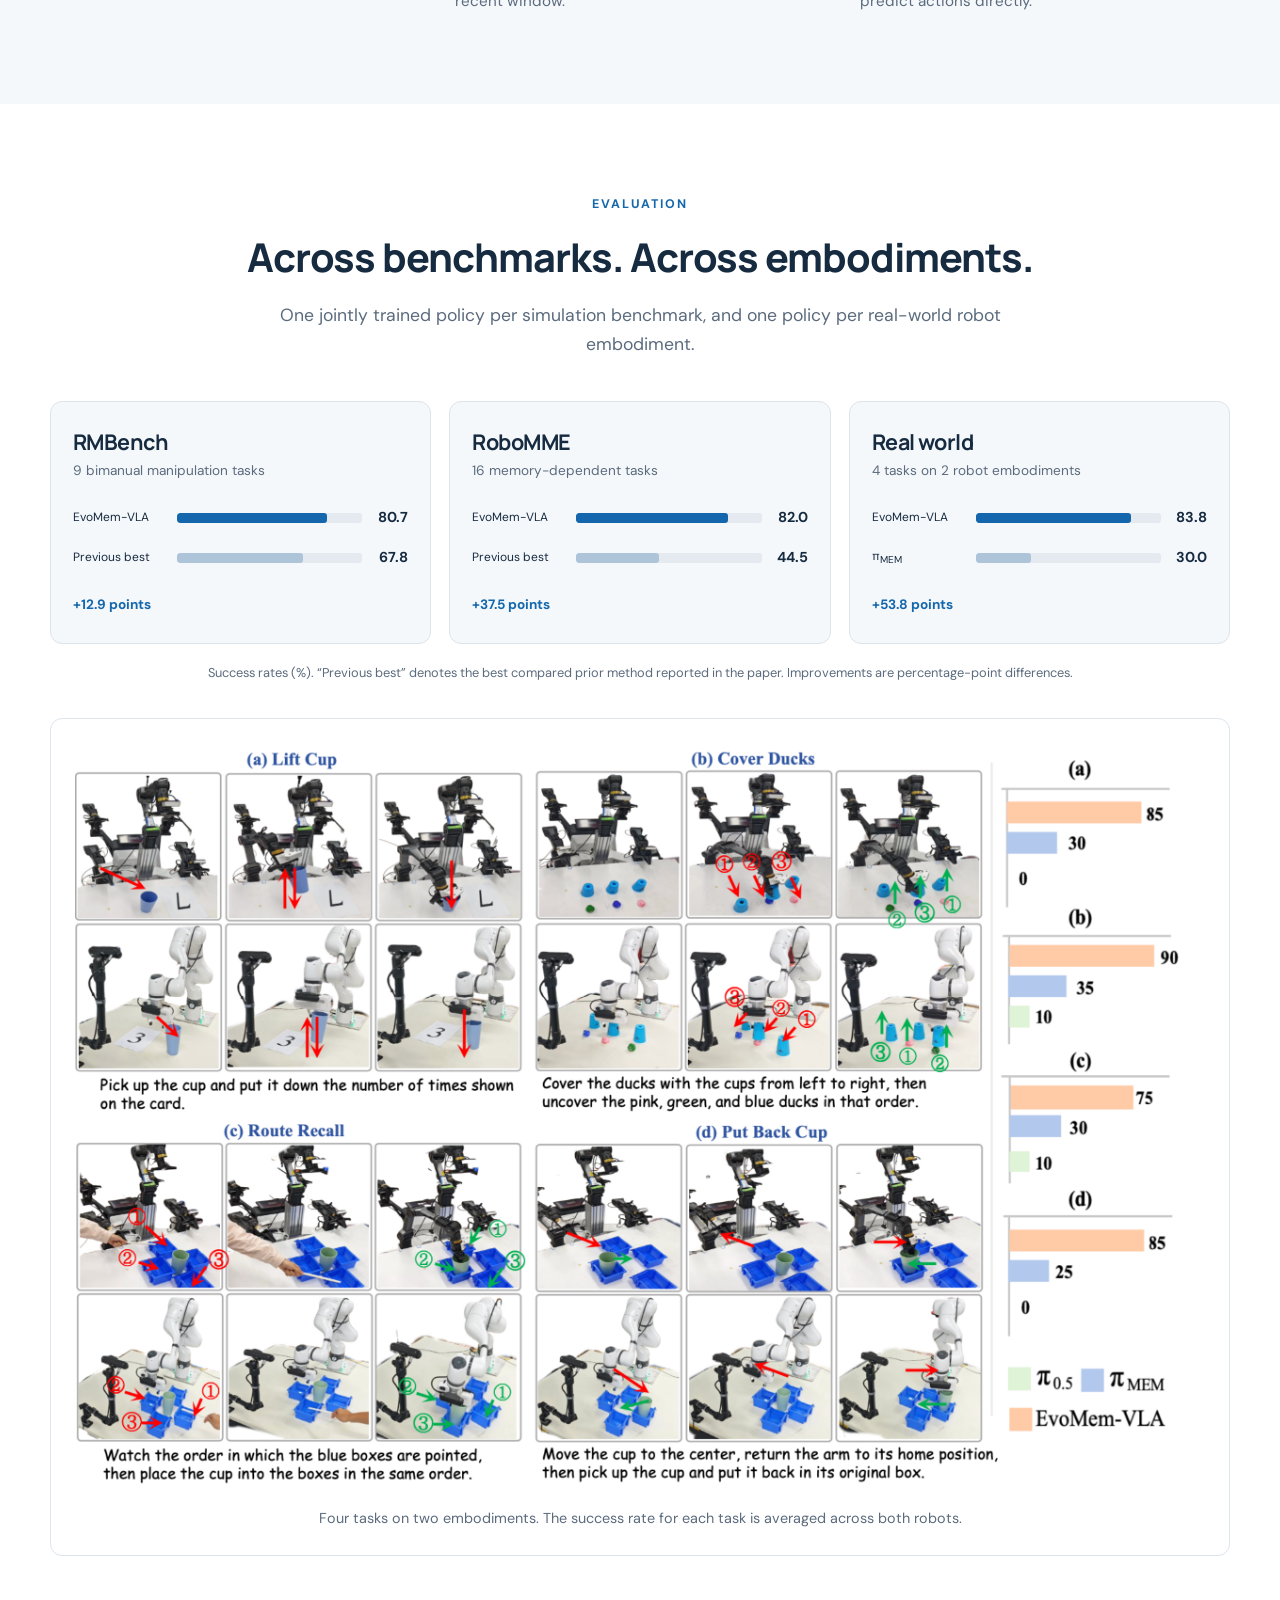
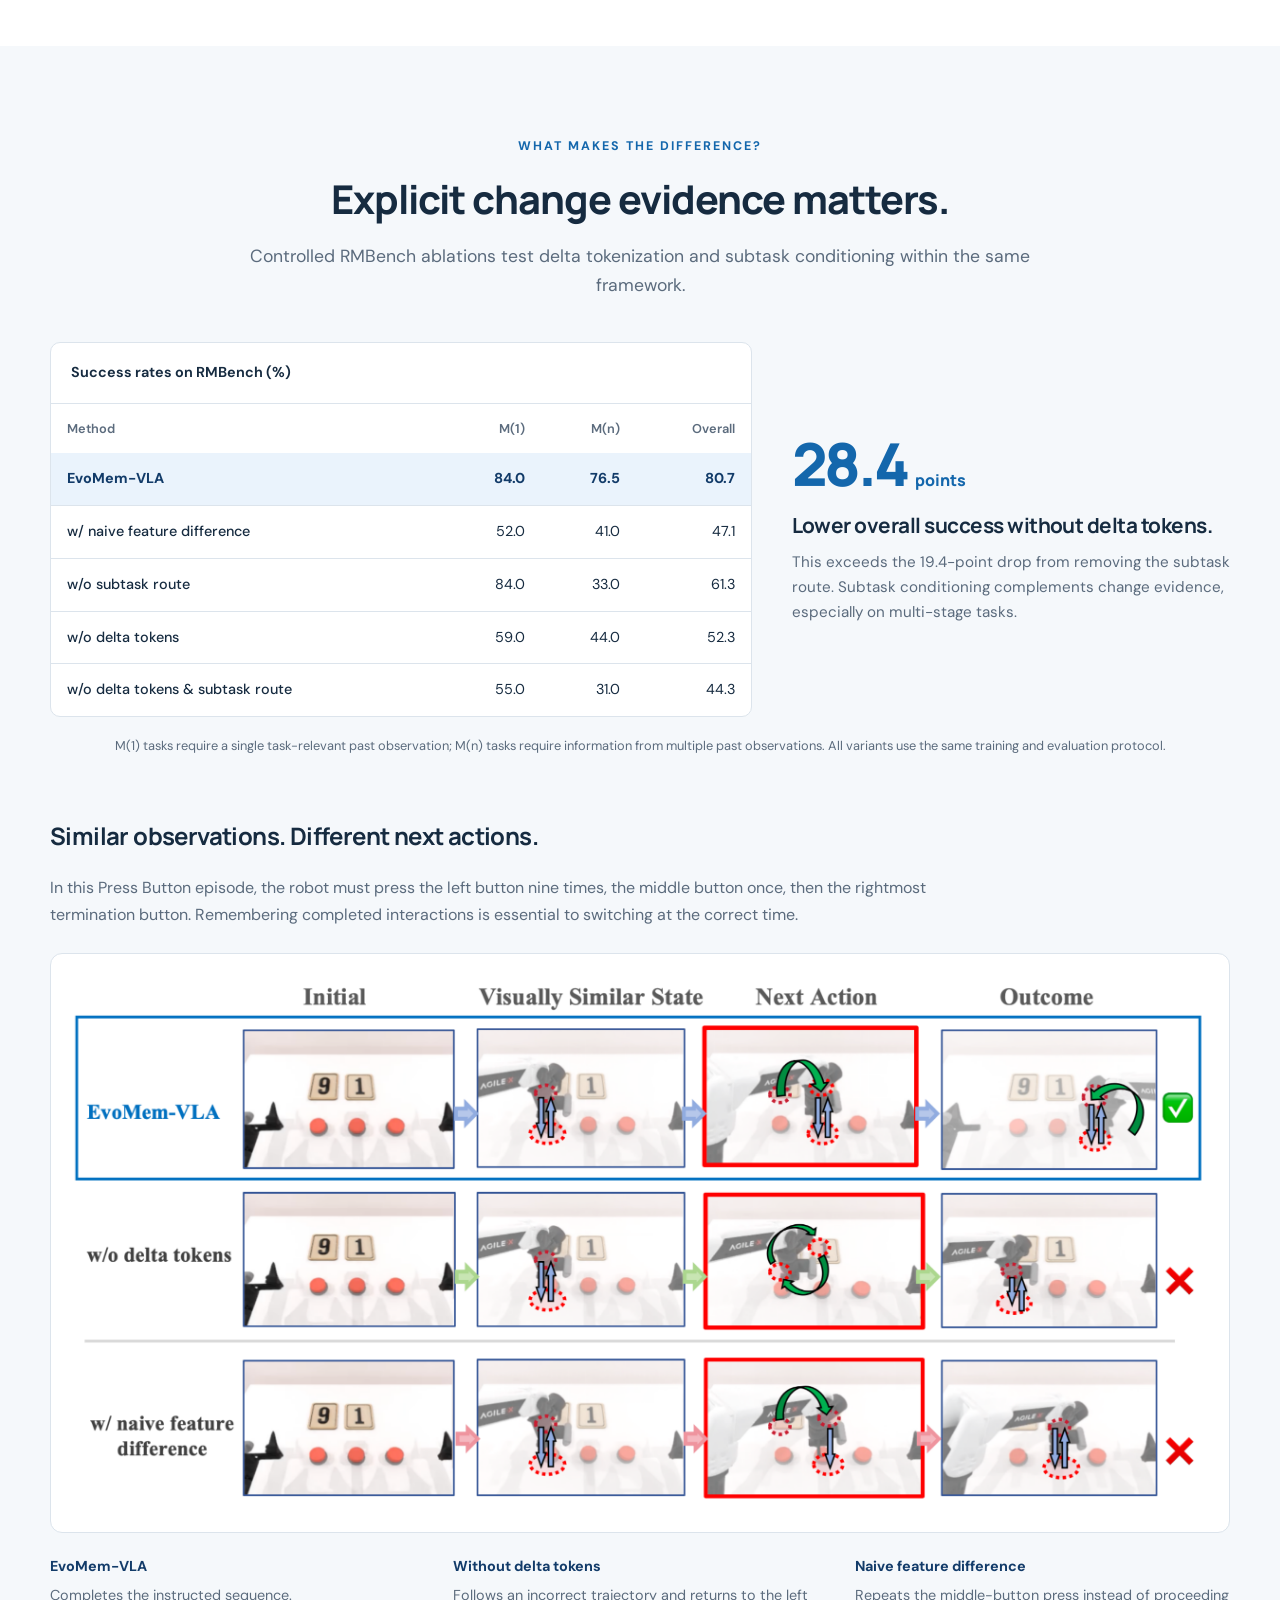
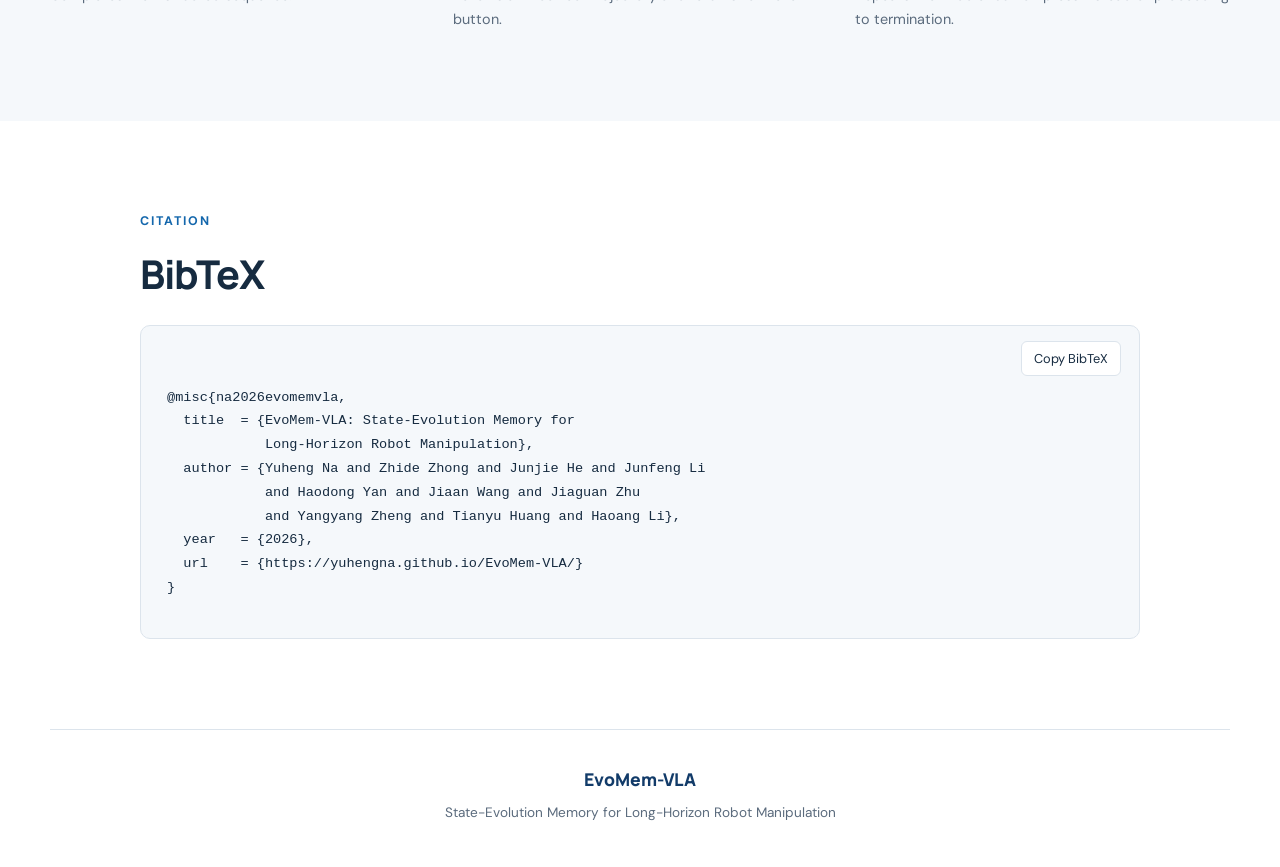
==== commit 95d97d8c: "Correct Jiaguan Zhu author name on project page" ====
--- a/index.html
+++ b/index.html
@@ -23,7 +23,7 @@
     <p class="eyebrow">Remembering interaction changes</p>
     <h1><span>EvoMem-VLA</span><br>State-Evolution Memory for<br class="desktop-break"> Long-Horizon Robot Manipulation</h1>
     <div class="authors" aria-label="Authors">
-      <span>Yuheng Na<sup>1,2,4</sup></span><span>Zhide Zhong<sup>2,†</sup></span><span>Junjie He<sup>2</sup></span><span>Junfeng Li<sup>2</sup></span><span>Haodong Yan<sup>2</sup></span><span>Jiaan Wang<sup>2</sup></span><span>Jiaquan Zhu<sup>2</sup></span><span>Yangyang Zheng<sup>2</sup></span><span>Tianyu Huang<sup>3</sup></span><span>Haoang Li<sup>2,*</sup></span>
+      <span>Yuheng Na<sup>1,2,4</sup></span><span>Zhide Zhong<sup>2,†</sup></span><span>Junjie He<sup>2</sup></span><span>Junfeng Li<sup>2</sup></span><span>Haodong Yan<sup>2</sup></span><span>Jiaan Wang<sup>2</sup></span><span>Jiaguan Zhu<sup>2</sup></span><span>Yangyang Zheng<sup>2</sup></span><span>Tianyu Huang<sup>3</sup></span><span>Haoang Li<sup>2,*</sup></span>
     </div>
     <div class="affiliations"><span><sup>1</sup>Xi'an Jiaotong University</span><span><sup>2</sup>The Hong Kong University of Science and Technology (Guangzhou)</span><span><sup>3</sup>The Chinese University of Hong Kong</span><span><sup>4</sup>Xbotics Embodied AI Community</span></div>
     <p class="corresponding">† Project lead &nbsp; · &nbsp; * Corresponding author</p>
@@ -103,7 +103,7 @@
   title  = {EvoMem-VLA: State-Evolution Memory for
             Long-Horizon Robot Manipulation},
   author = {Yuheng Na and Zhide Zhong and Junjie He and Junfeng Li
-            and Haodong Yan and Jiaan Wang and Jiaquan Zhu
+            and Haodong Yan and Jiaan Wang and Jiaguan Zhu
             and Yangyang Zheng and Tianyu Huang and Haoang Li},
   year   = {2026},
   url    = {https://yuhengna.github.io/EvoMem-VLA/}
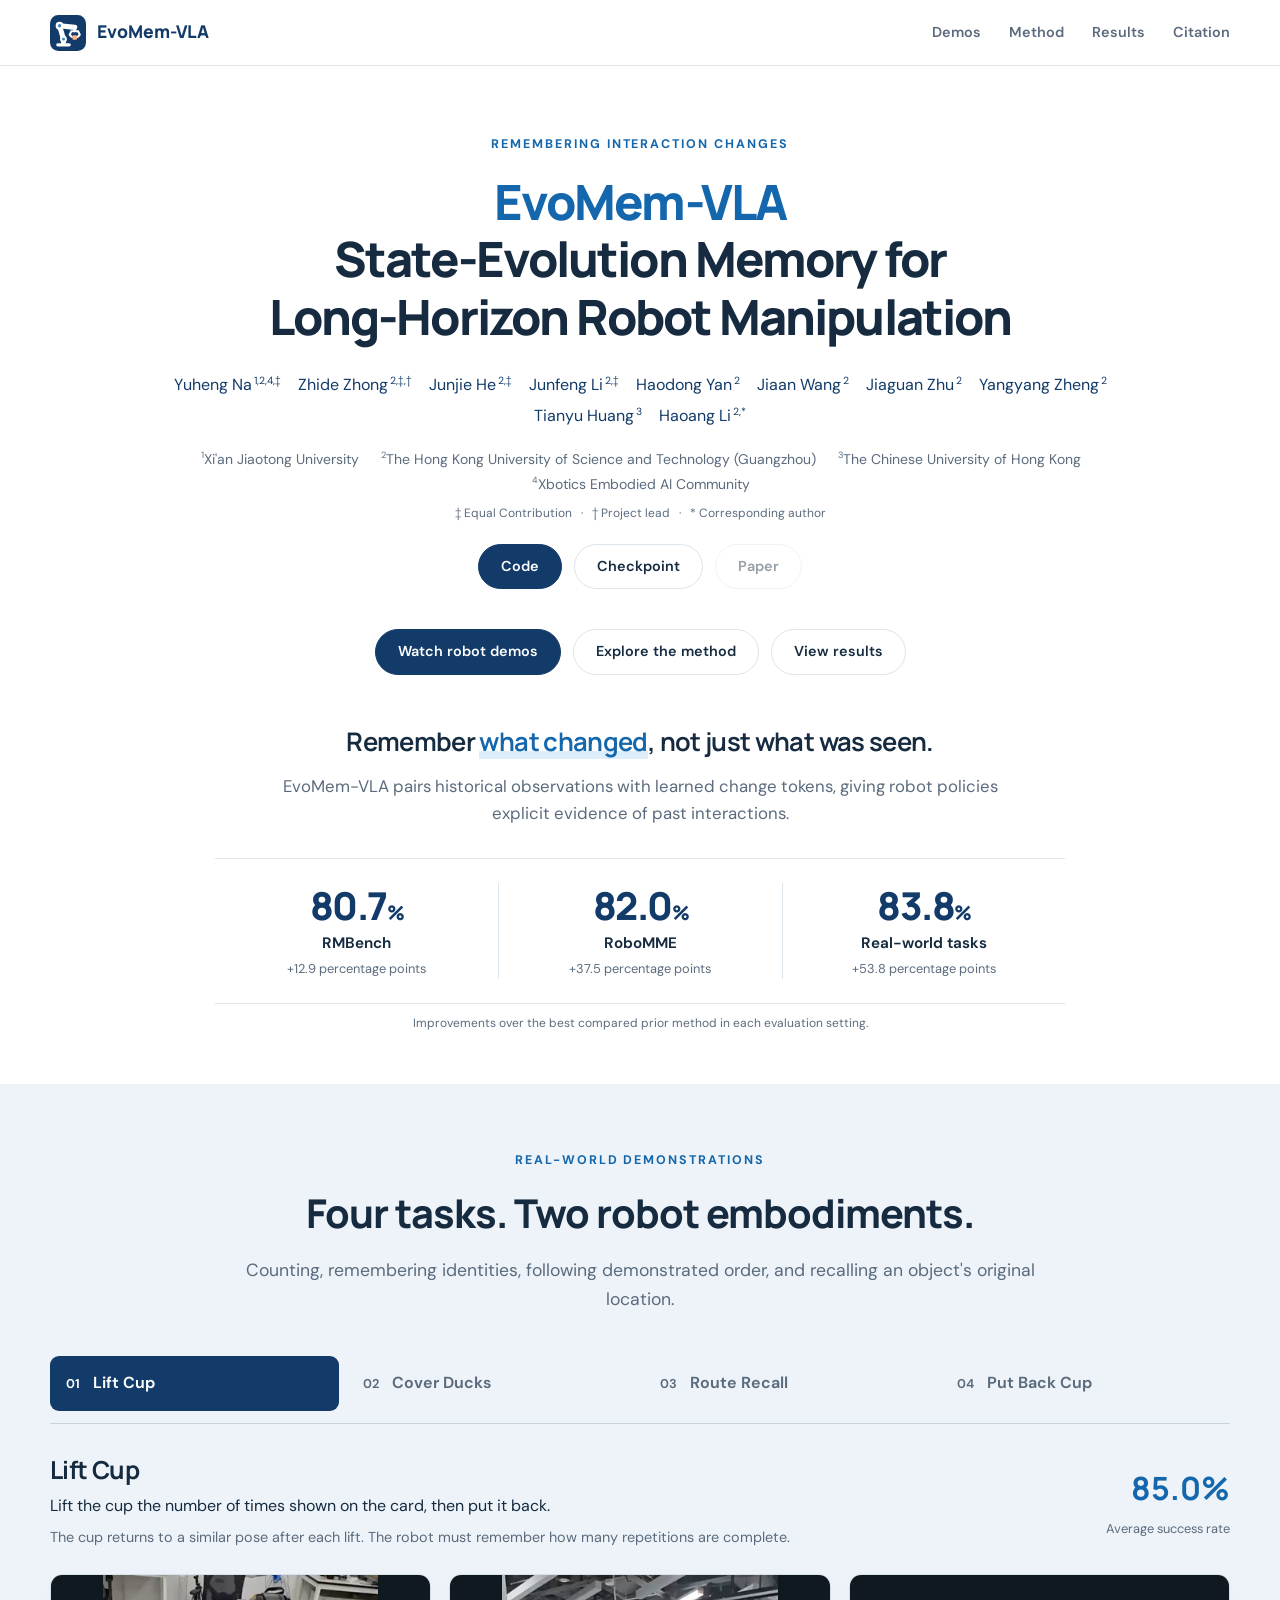
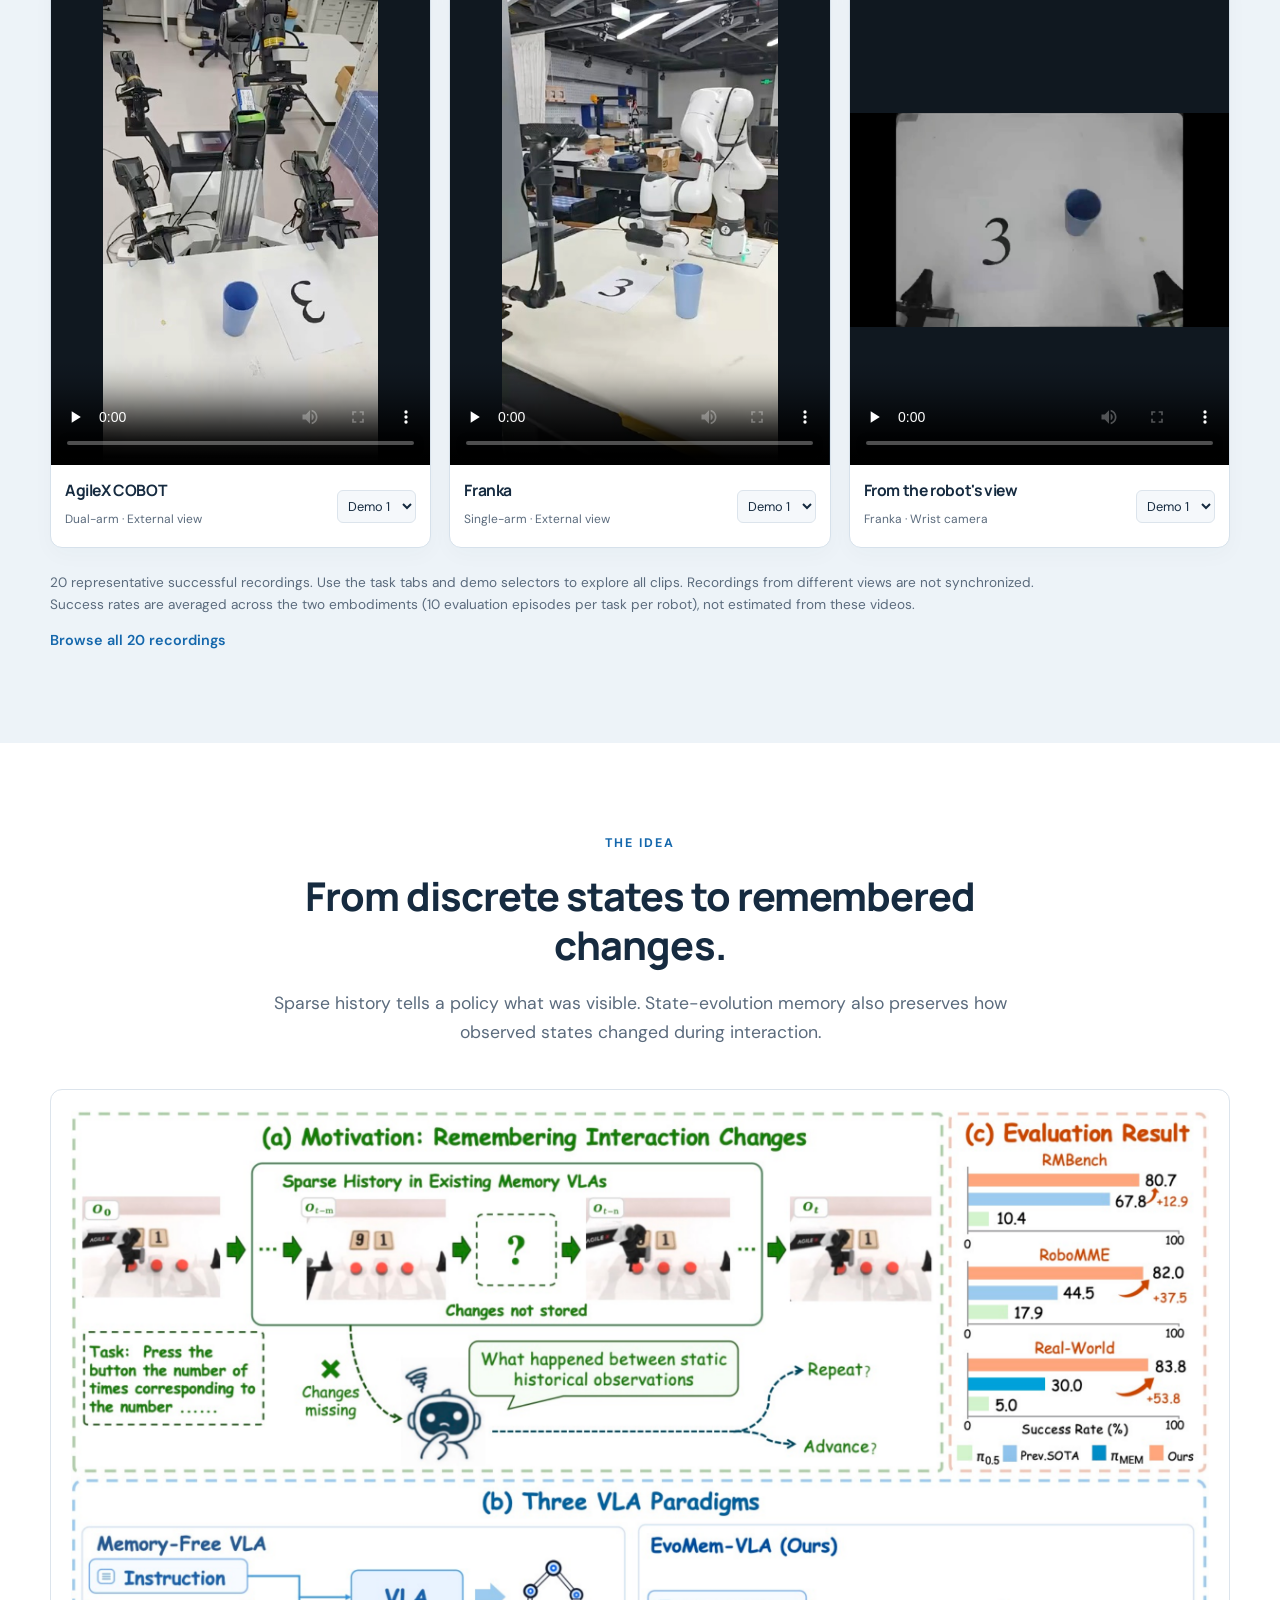
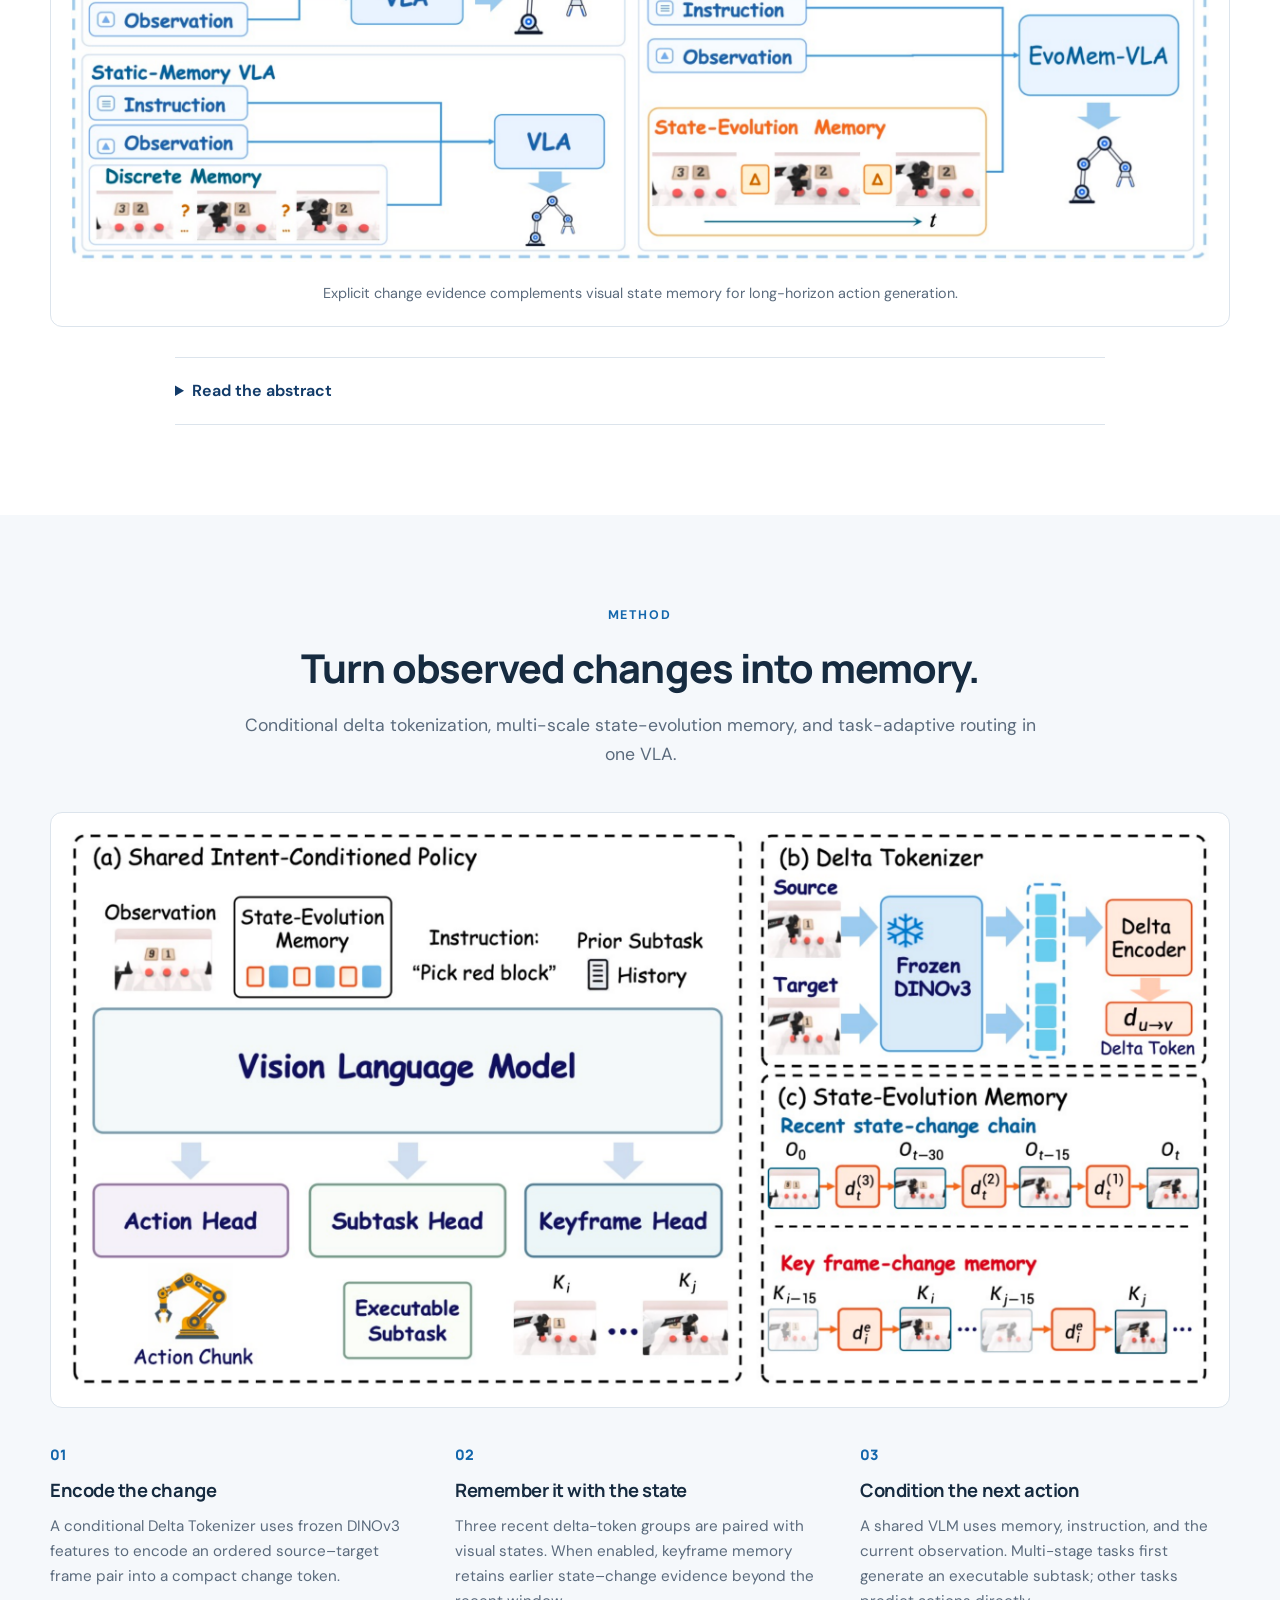
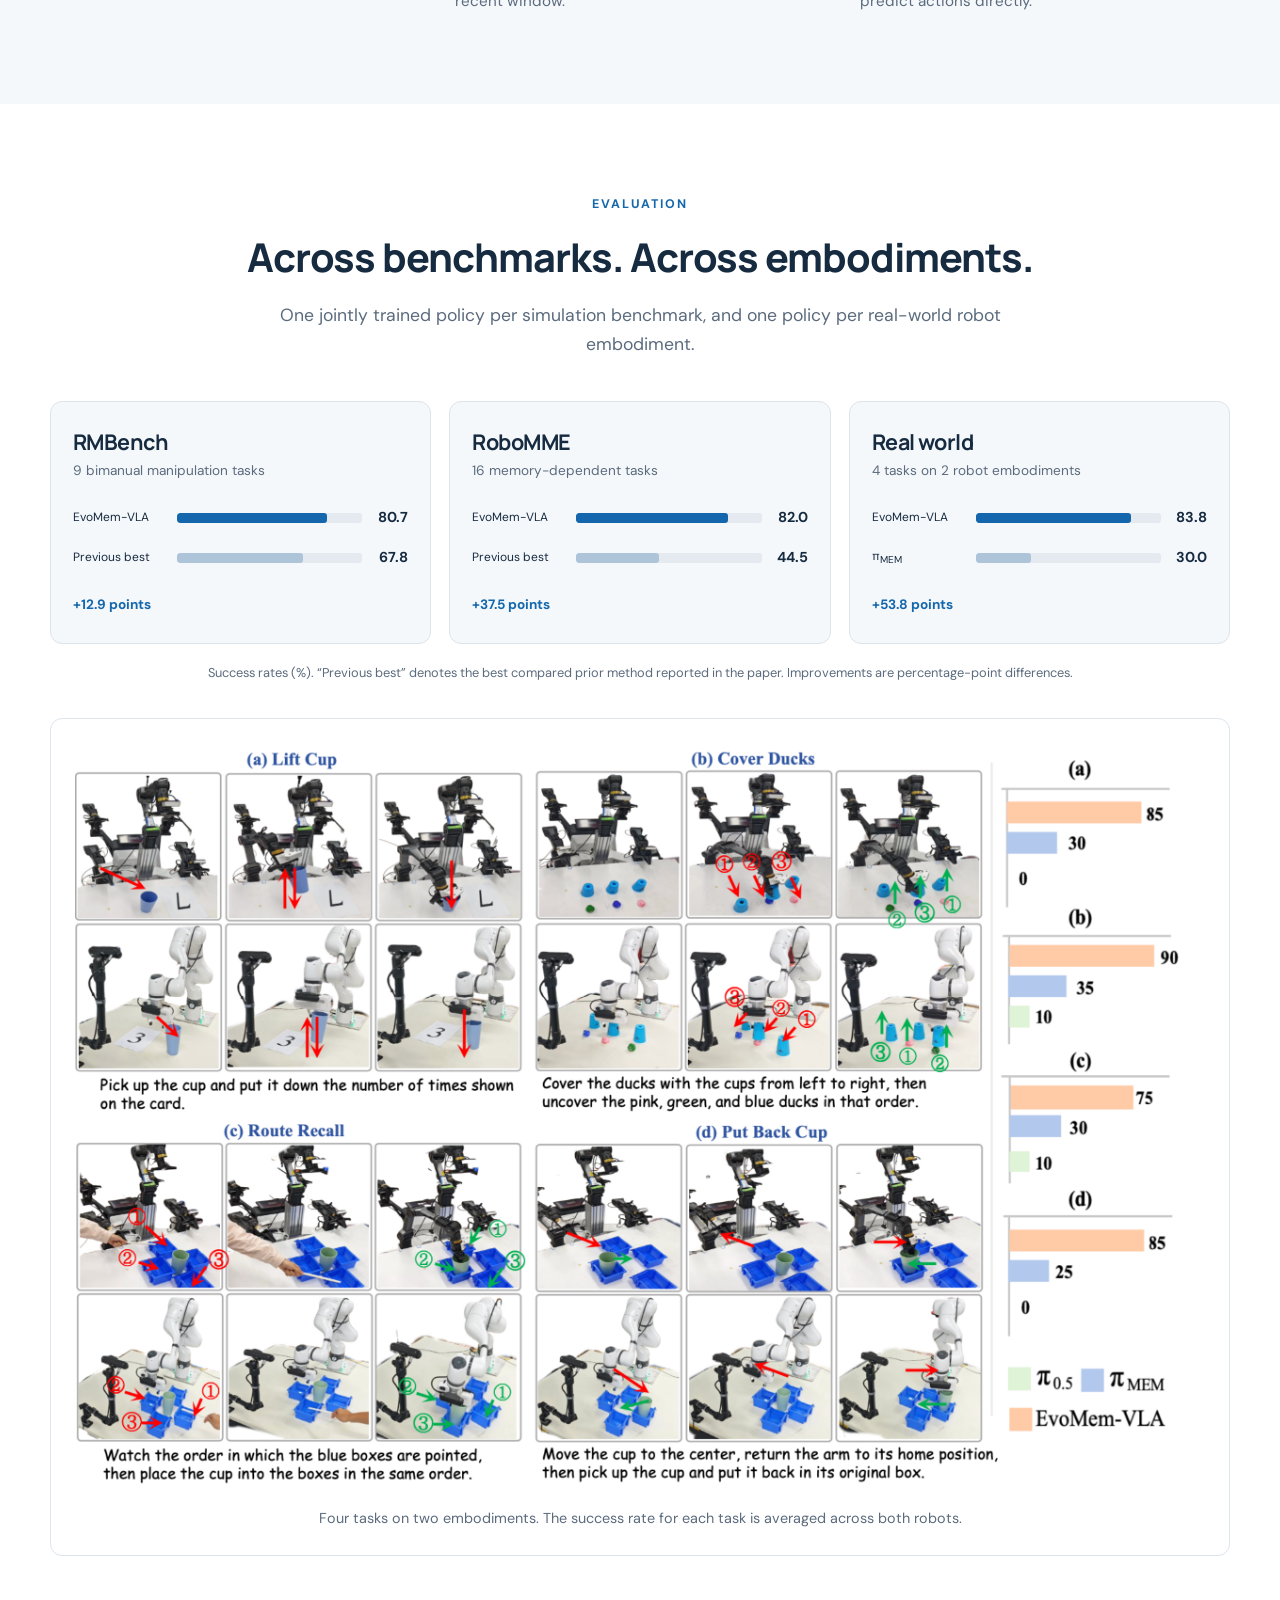
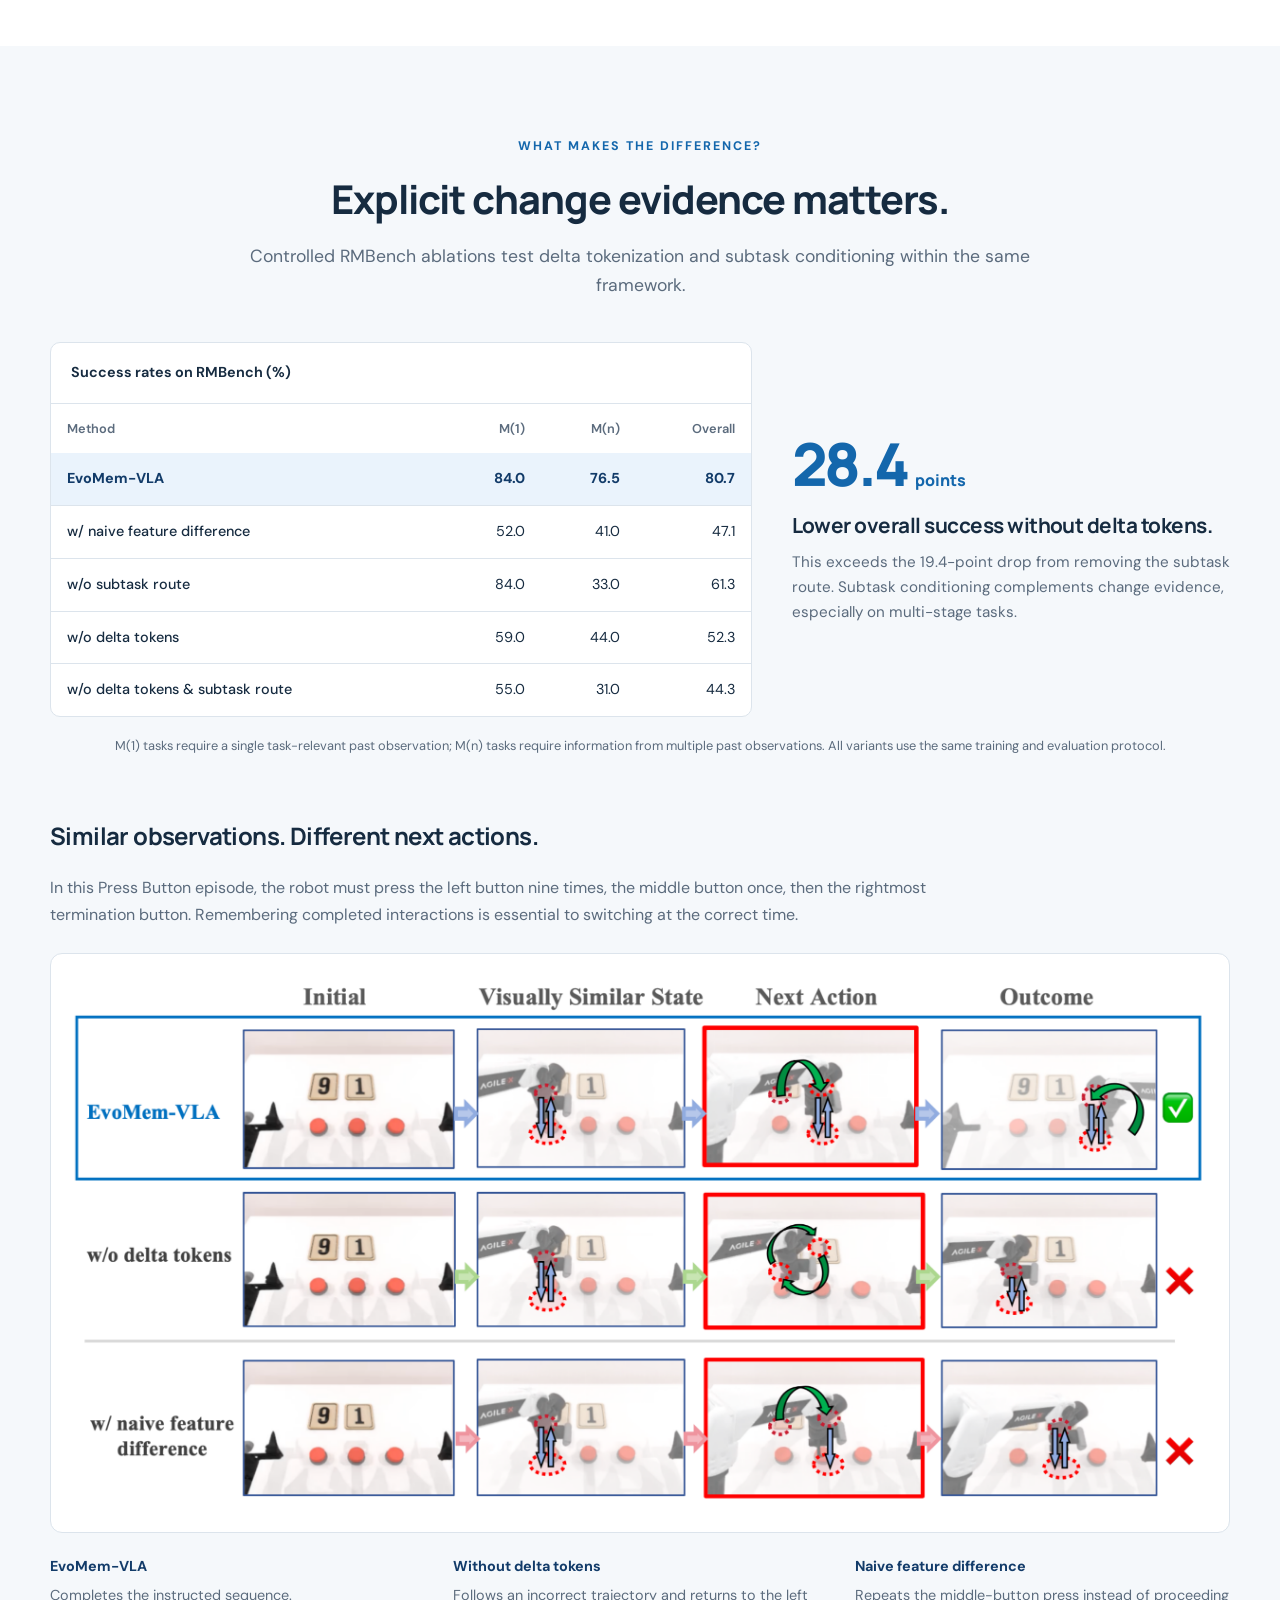
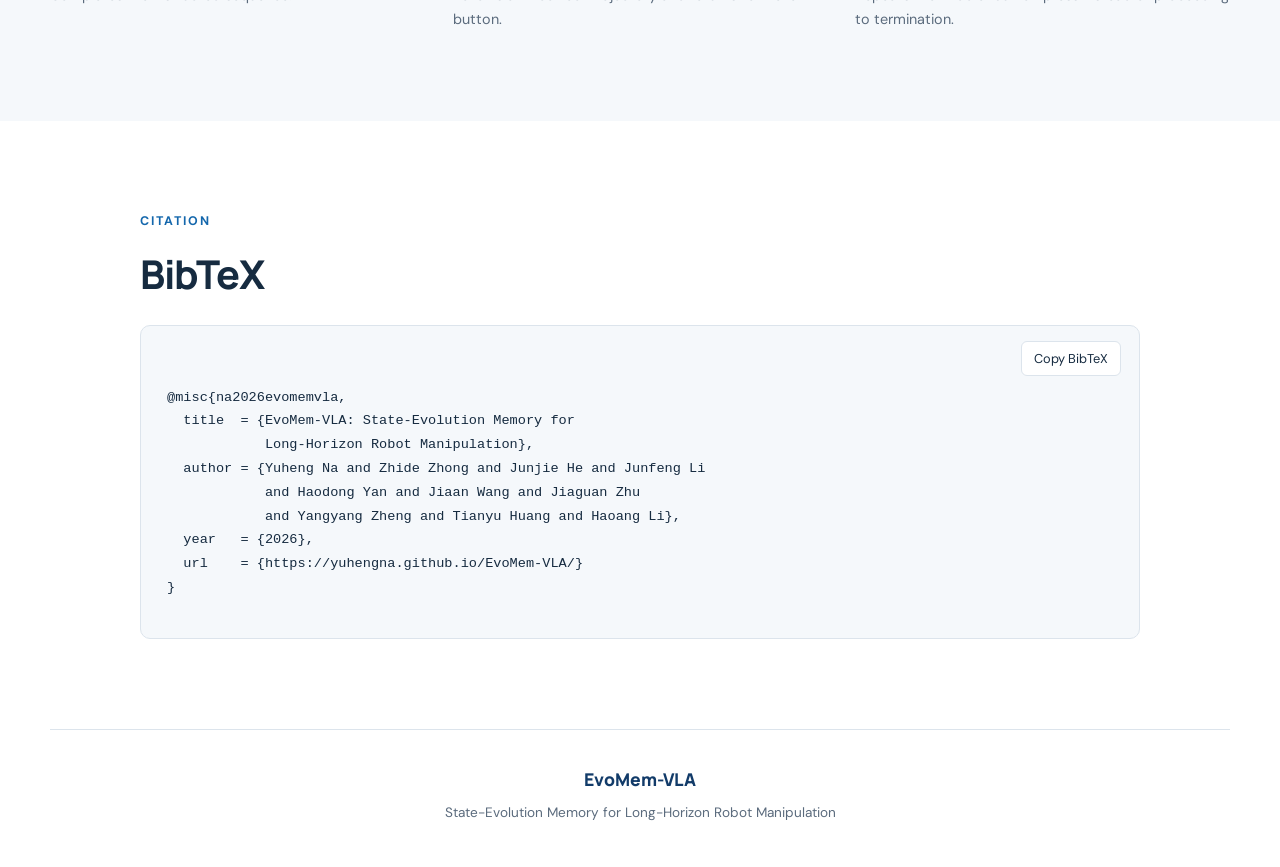
==== commit 3549dba6: "Mark first four authors as equal contributors" ====
--- a/index.html
+++ b/index.html
@@ -23,10 +23,10 @@
     <p class="eyebrow">Remembering interaction changes</p>
     <h1><span>EvoMem-VLA</span><br>State-Evolution Memory for<br class="desktop-break"> Long-Horizon Robot Manipulation</h1>
     <div class="authors" aria-label="Authors">
-      <span>Yuheng Na<sup>1,2,4</sup></span><span>Zhide Zhong<sup>2,†</sup></span><span>Junjie He<sup>2</sup></span><span>Junfeng Li<sup>2</sup></span><span>Haodong Yan<sup>2</sup></span><span>Jiaan Wang<sup>2</sup></span><span>Jiaguan Zhu<sup>2</sup></span><span>Yangyang Zheng<sup>2</sup></span><span>Tianyu Huang<sup>3</sup></span><span>Haoang Li<sup>2,*</sup></span>
+      <span>Yuheng Na<sup>1,2,4,‡</sup></span><span>Zhide Zhong<sup>2,‡,†</sup></span><span>Junjie He<sup>2,‡</sup></span><span>Junfeng Li<sup>2,‡</sup></span><span>Haodong Yan<sup>2</sup></span><span>Jiaan Wang<sup>2</sup></span><span>Jiaguan Zhu<sup>2</sup></span><span>Yangyang Zheng<sup>2</sup></span><span>Tianyu Huang<sup>3</sup></span><span>Haoang Li<sup>2,*</sup></span>
     </div>
     <div class="affiliations"><span><sup>1</sup>Xi'an Jiaotong University</span><span><sup>2</sup>The Hong Kong University of Science and Technology (Guangzhou)</span><span><sup>3</sup>The Chinese University of Hong Kong</span><span><sup>4</sup>Xbotics Embodied AI Community</span></div>
-    <p class="corresponding">† Project lead &nbsp; · &nbsp; * Corresponding author</p>
+    <p class="corresponding">‡ Equal Contribution &nbsp; · &nbsp; † Project lead &nbsp; · &nbsp; * Corresponding author</p>
     <div class="hero-links resource-links" aria-label="Project resources"><a class="button primary" href="https://github.com/YuhengNa/EvoMem-VLA-Code" target="_blank" rel="noopener">Code</a><button class="button" id="checkpoint-button" type="button" aria-controls="release-status">Checkpoint</button><button class="button" type="button" disabled title="The arXiv link will be added later.">Paper</button></div>
     <p id="release-status" class="release-status" role="status" aria-live="polite"></p>
     <div class="hero-links"><a class="button primary" href="#demos">Watch robot demos</a><a class="button" href="#method">Explore the method</a><a class="button" href="#results">View results</a></div>
